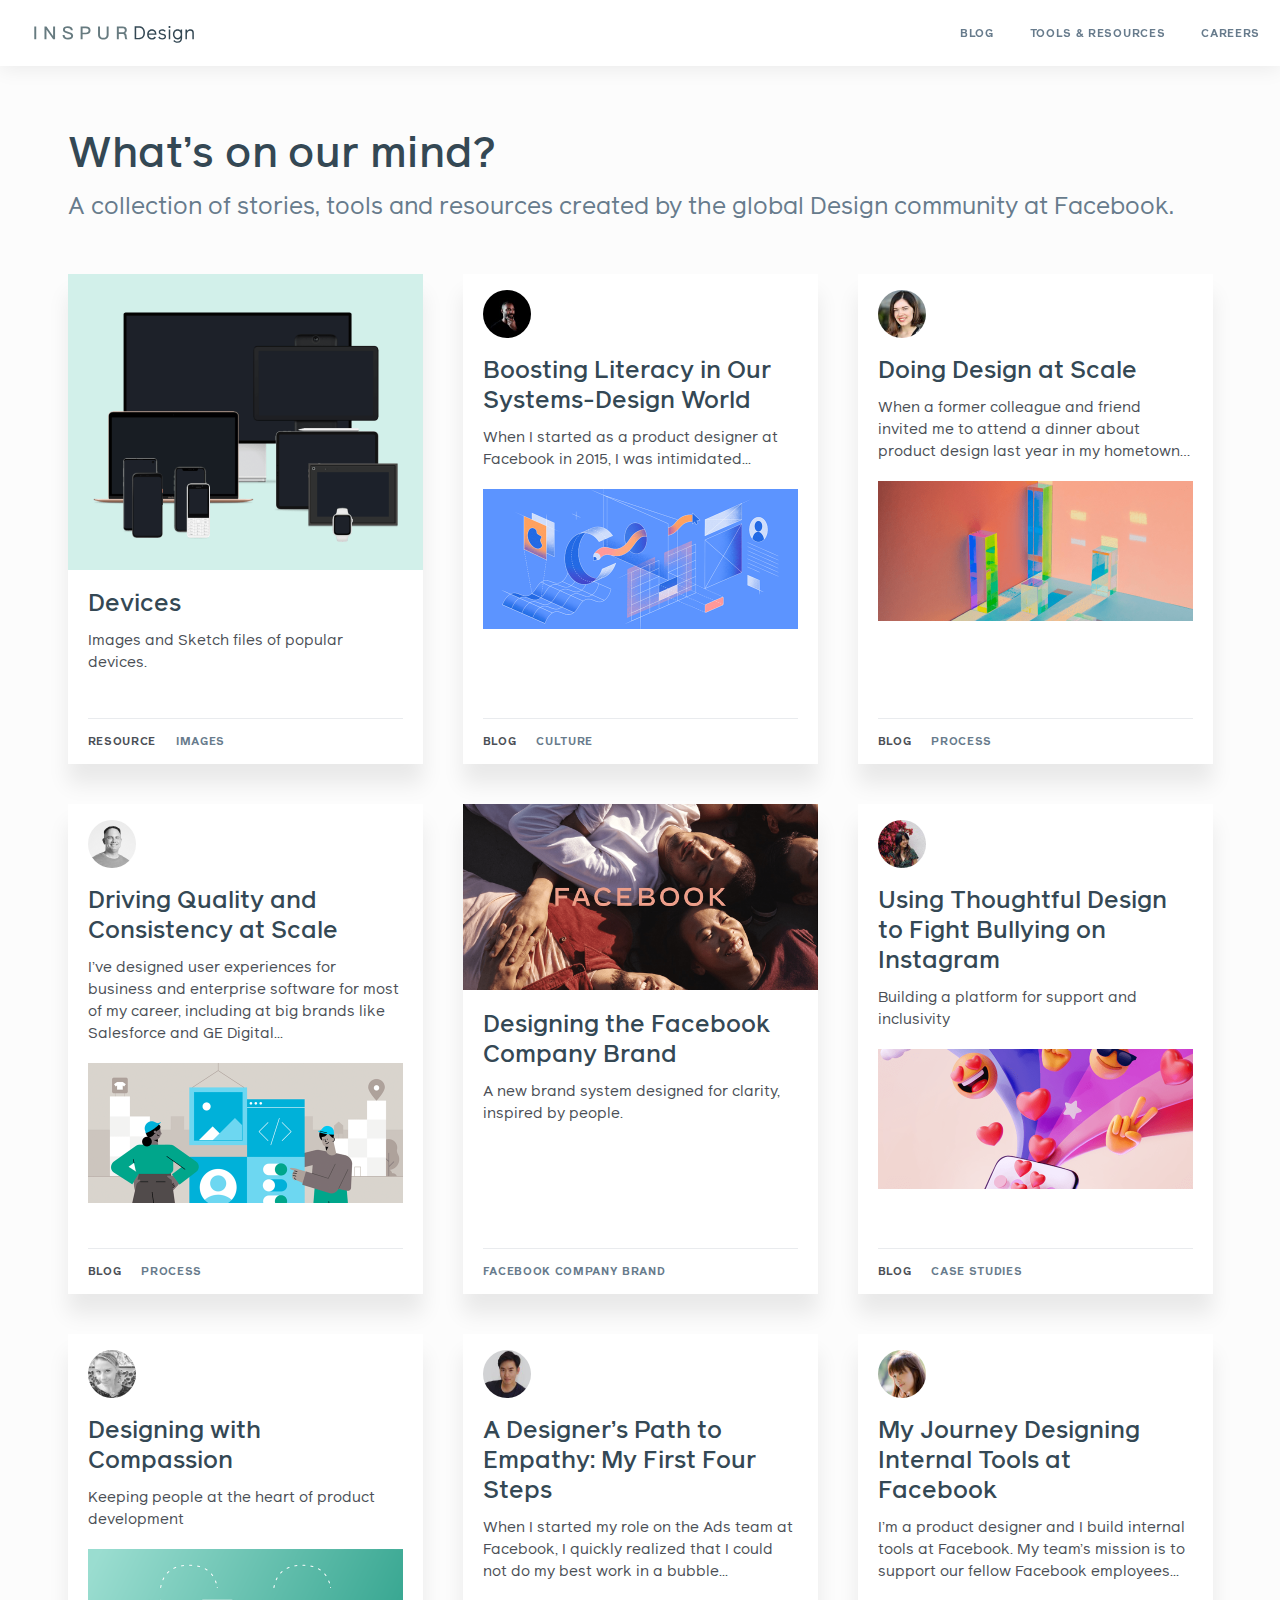
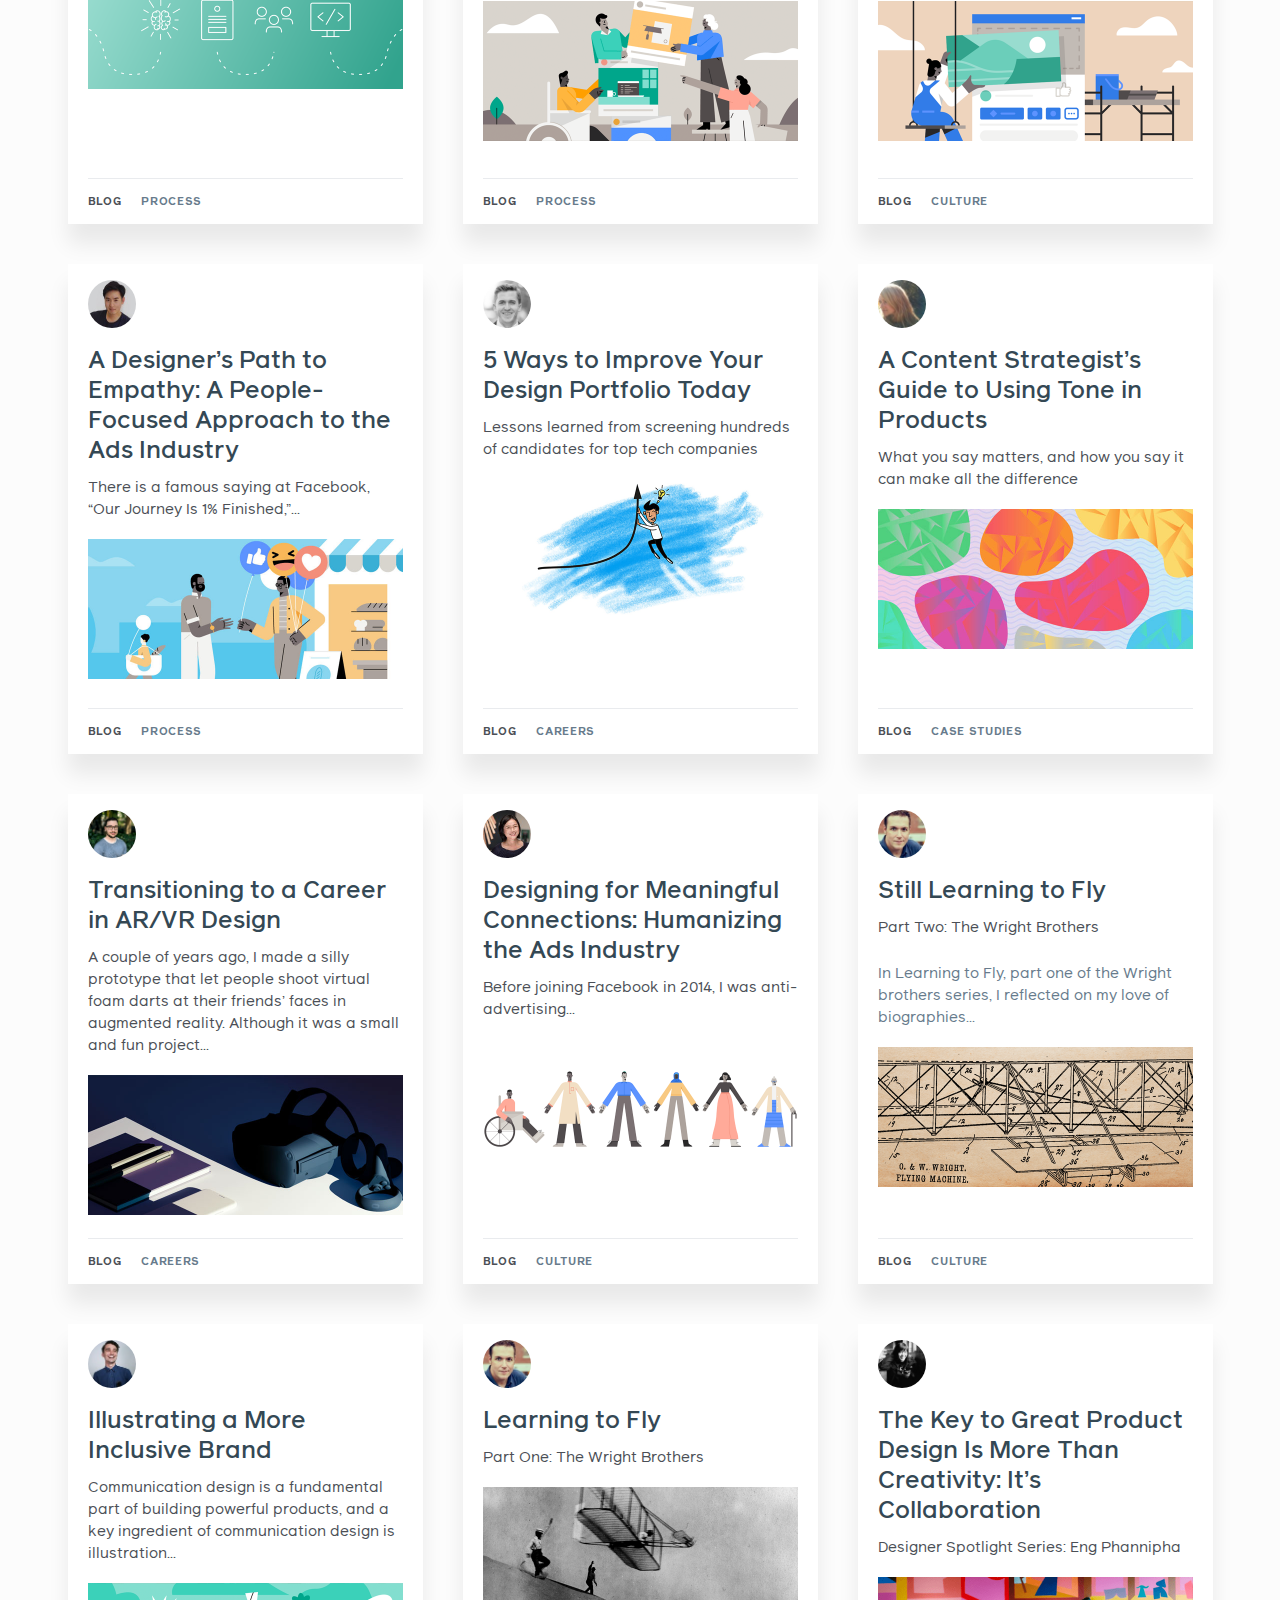
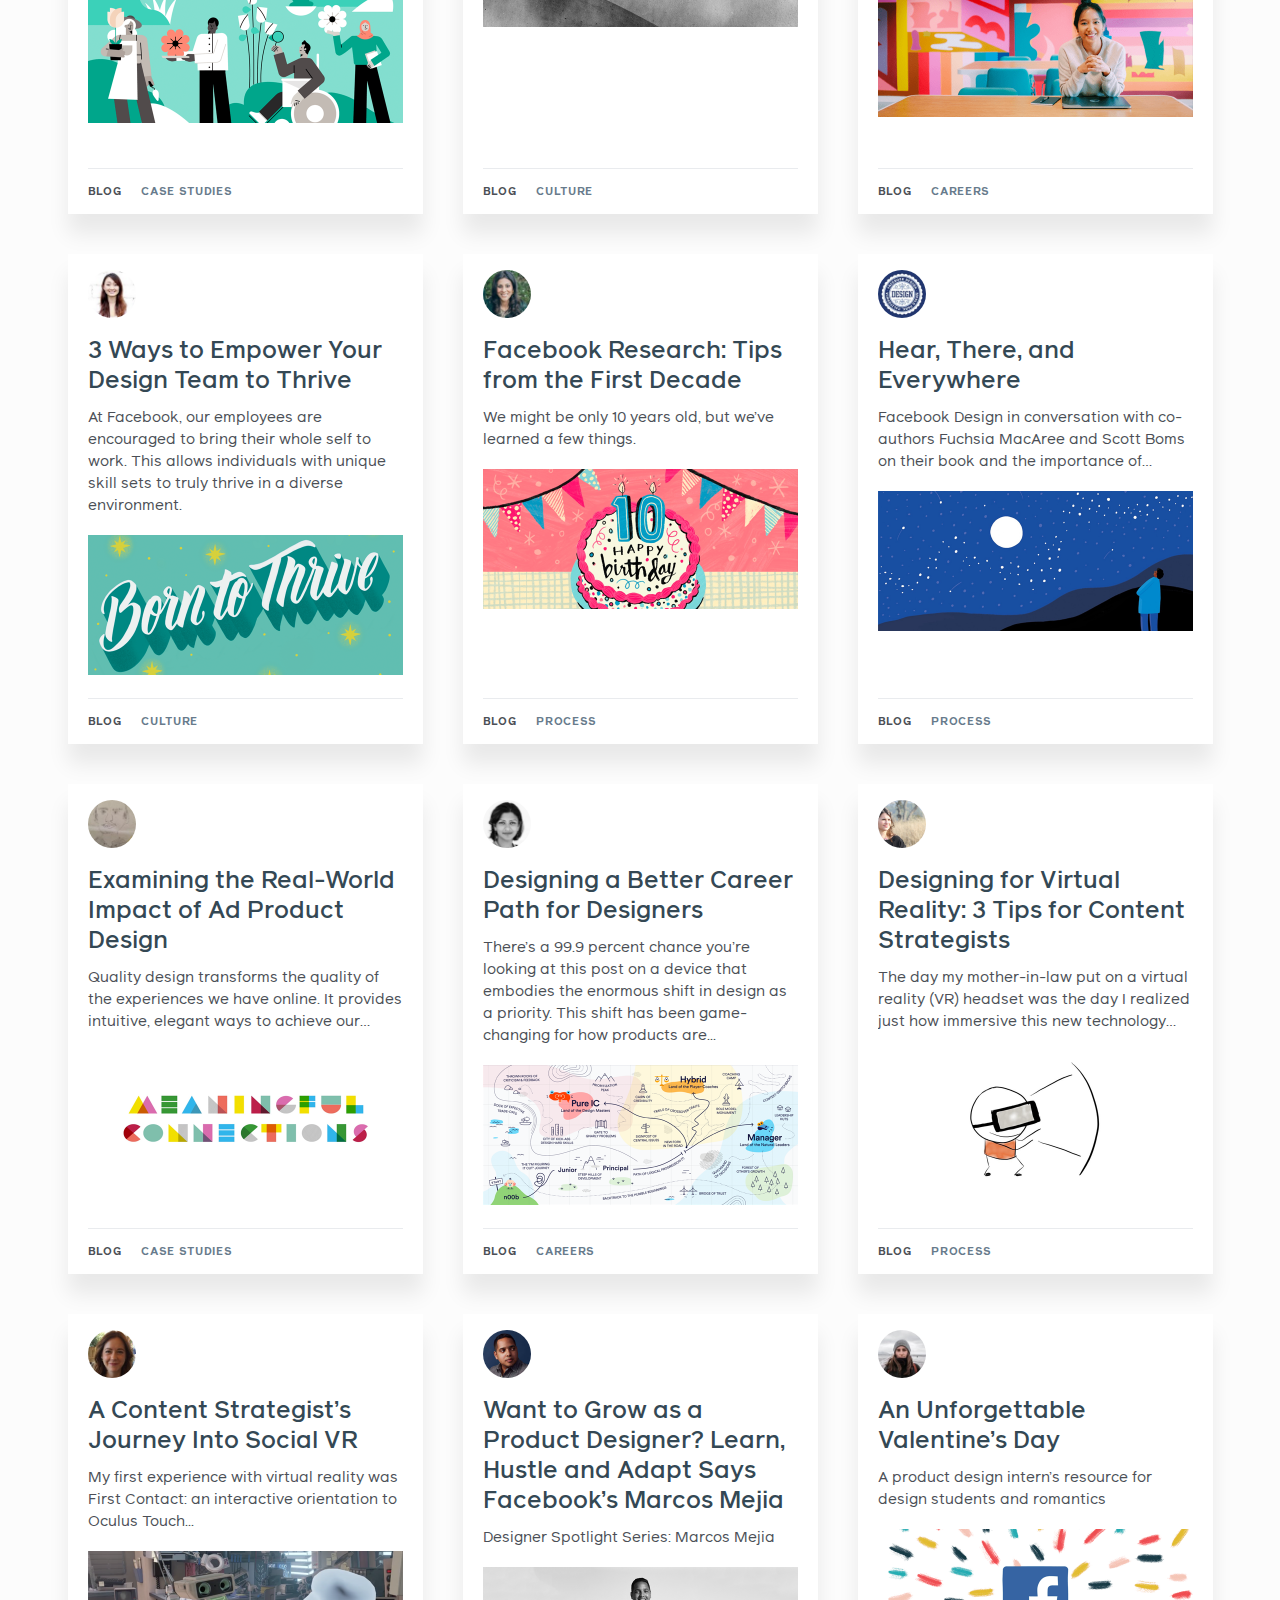
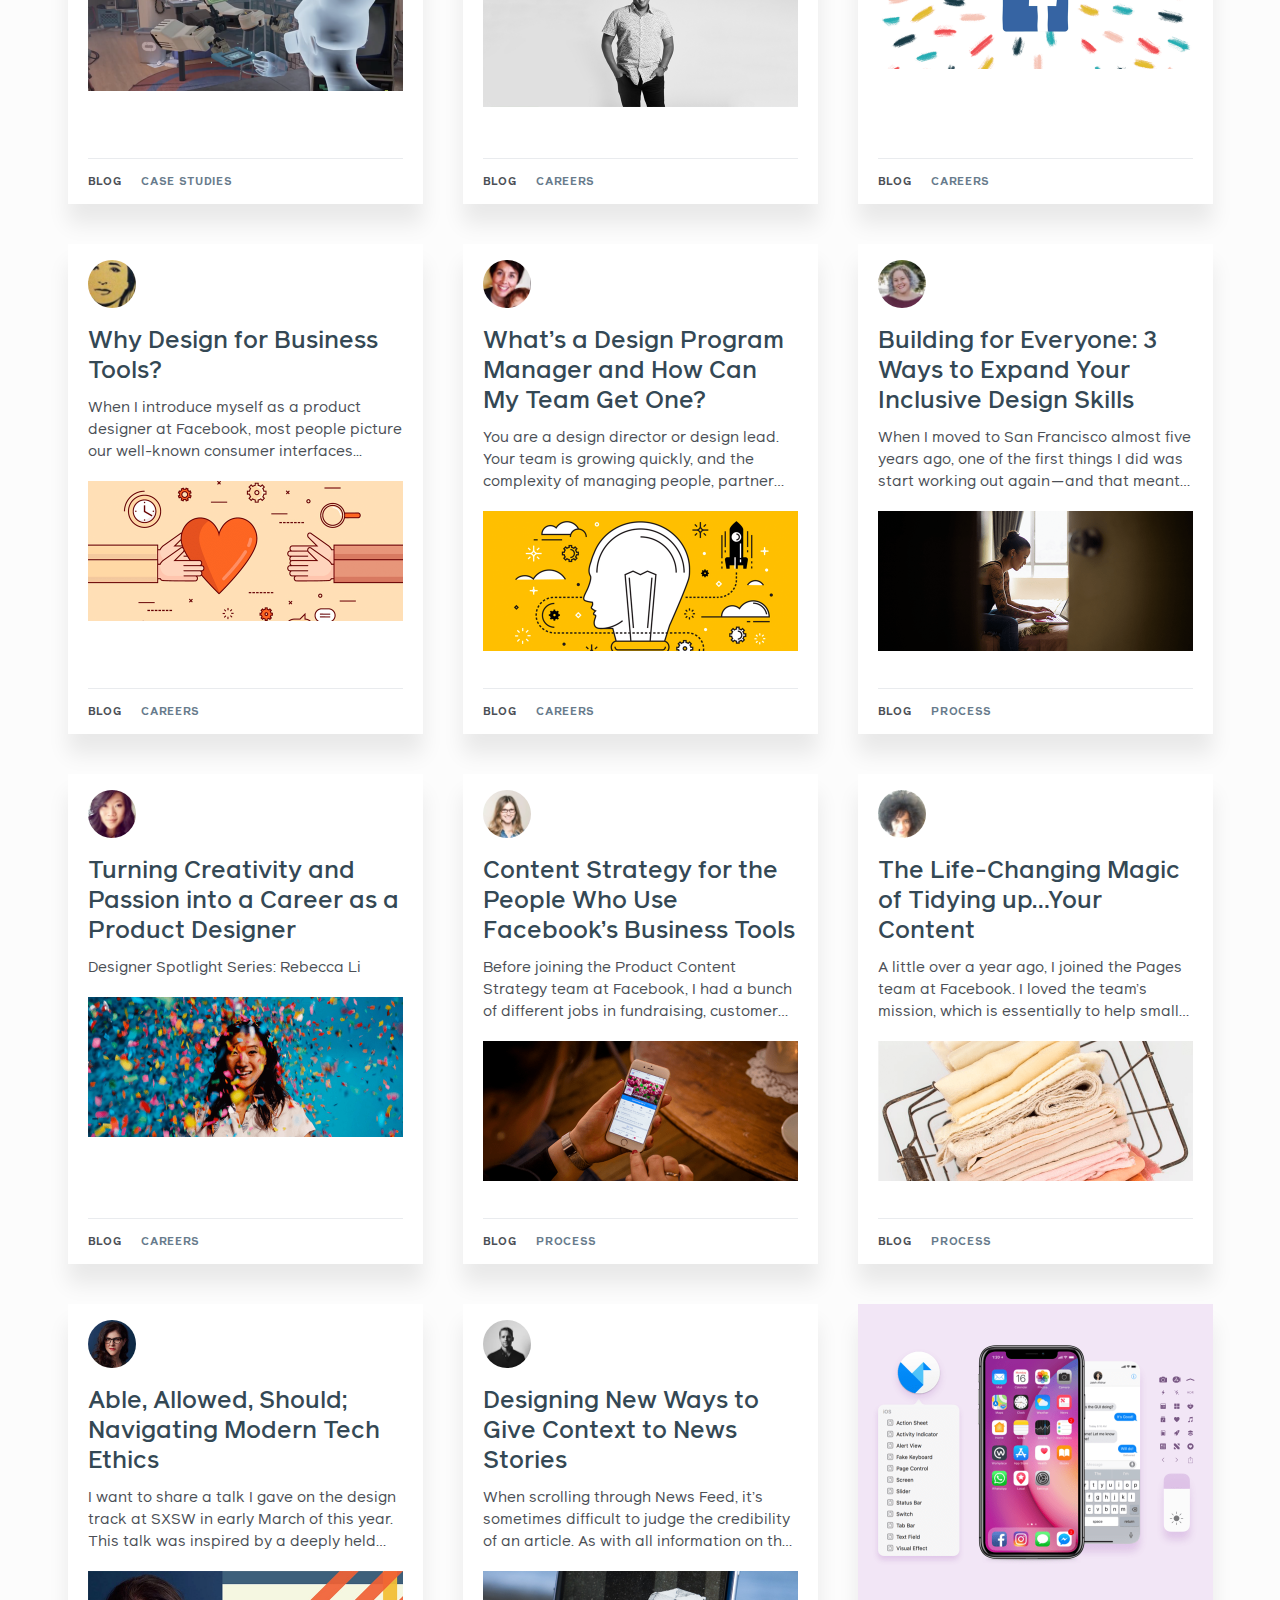
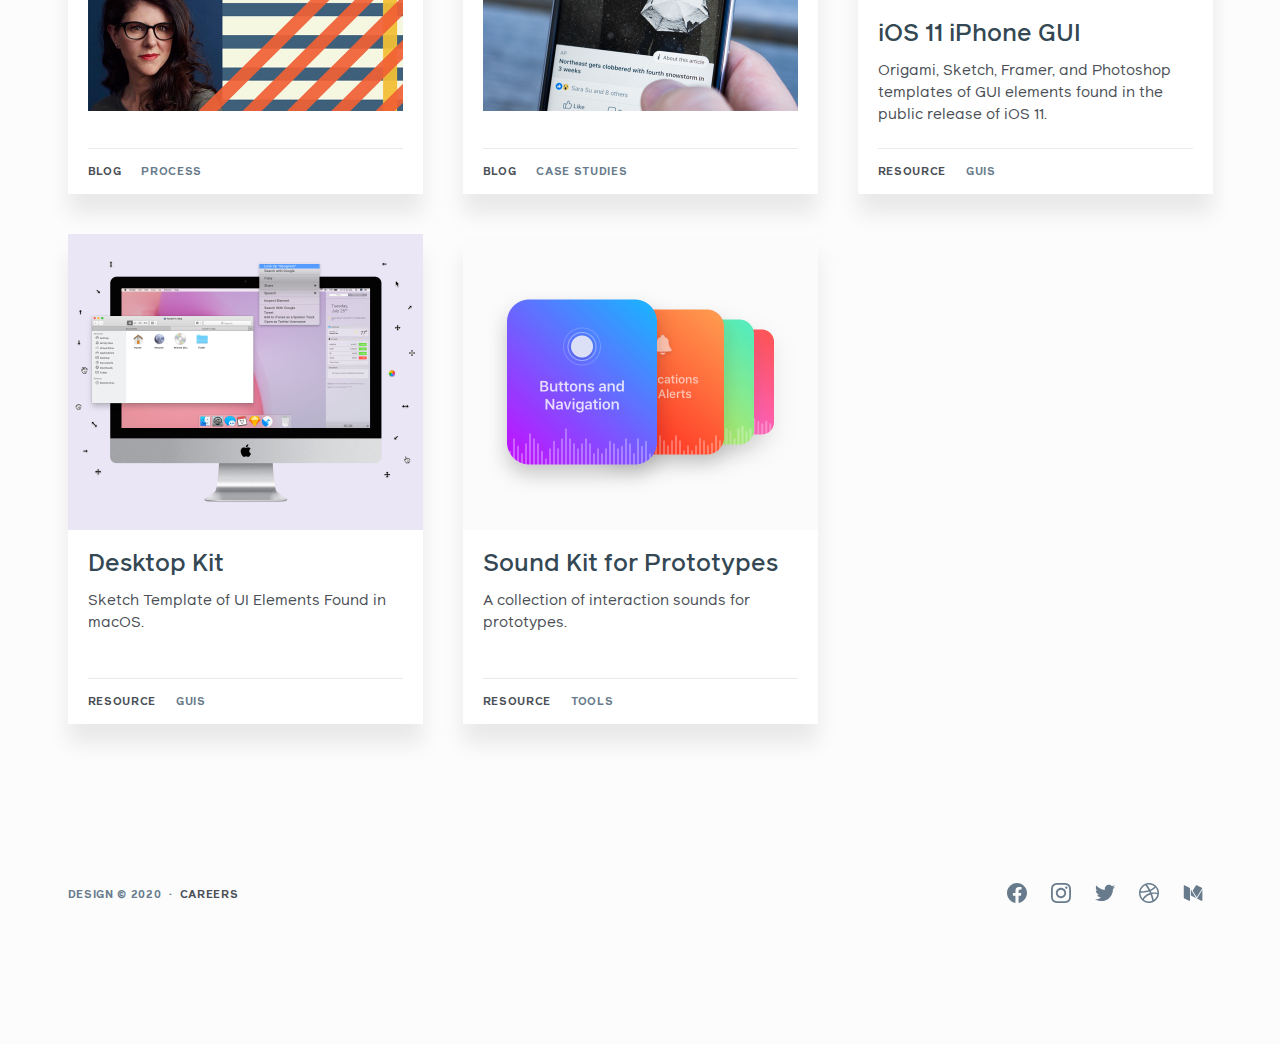
==== index.html @ 1e39f230 "1" ====
<!DOCTYPE html>
<html>
<head>
	<title>Facebook Design | What's on our mind?</title>
	<meta name="author" content="Inspur, Inc." />
	<meta name="keywords" content="Inspur, design, team, resources, tools, articles, iOS, iOS9, iOS10, iPhone, devices, sketch, photoshop, psd, free, download, ">
	<meta name="description" content="A collection of stories, tools and resources created by the global Design community at Inspur">
	<meta property="og:site_name" content="Facebook Design">
	<meta property="og:title" content="Facebook Design &mdash; What's on our mind?">
	<meta property="og:type" content="website">
	<meta property="og:description" content="A collection of stories, tools and resources created by the global Design community at Facebook">
	<meta property="og:url" content="https://facebook.design/">
	<meta property="og:image" content="https://facebook.design/public/images/website_share_new.png">
	<meta name="twitter:card" content="summary_large_image">
	<meta name="twitter:url" content="https://facebook.design/">
	<meta name="twitter:title" content="Facebook Design &mdash; What's on our mind?">
	<meta name="twitter:description" content="A collection of stories, tools and resources created by the global Design community at Facebook">
	<meta name="twitter:image" content="https://facebook.design/public/images/website_share_new.png">
	<meta name="twitter:site" content="@FacebookDesign">
	<link href="feed.xml" type="application/rss+xml" rel="alternate" title="Feed of Recent Posts" />
	<link rel="stylesheet" type="text/css" href="public/css/fonts.css">
	<link rel="stylesheet" type="text/css" href="public/css/global.css">
	<link rel="stylesheet" type="text/css" href="public/css/homepage.css">
	<link rel="stylesheet" type="text/css" href="public/css/flex-layout-attribute.css">
	<link rel="icon" href="favicon.ico?v=1.2"> 
	<script type='text/javascript' src='public/js/jquery-2.1.0.min.js'></script>
	<script type='text/javascript' src='public/js/global.js'></script>
	<script type='text/javascript' src='public/js/homepage.js'></script>
	<script type='text/javascript' src="public/js/jquery.mixitup.min.js"></script>
	<meta name="viewport" content="width=device-width, initial-scale=1.0, maximum-scale=1.0, user-scalable=no" />	
	<script>
	  (function(i,s,o,g,r,a,m){i['GoogleAnalyticsObject']=r;i[r]=i[r]||function(){
	  (i[r].q=i[r].q||[]).push(arguments)},i[r].l=1*new Date();a=s.createElement(o),
	  m=s.getElementsByTagName(o)[0];a.async=1;a.src=g;m.parentNode.insertBefore(a,m)
	  })(window,document,'script','//www.google-analytics.com/analytics.js','ga');
	  ga('create', 'UA-68601148-1', 'auto');
	  ga('send', 'pageview');
	  ga('set', 'anonymizeIp', true);
	</script>
</head>
<body>
<div id="nav" layout="row top-left">
	<div self="left">
		<a href="index.html"><div class="logo logo-isNotVisIfMobile"></div></a>
		<a href="index.html" class="logo-isVisIfMobile"><div class="logo logo-isVisIfMobile"></div></a>
	</div>
	<div class="nav-isNotVisIfMobile">
		<div class="item">
		<a href="blog/index.html">Blog</a>
		</div>
		<div class="item">
		<a href="toolsandresources/index.html">Tools & Resources</a>
		</div>
		<div class="item">
		<a href="careers/index.html">Careers</a>
		</div>
	</div>
	<div class="nav-isVisIfMobile">
		<div class="item">
		<a href="blog/index.html">Blog</a>
		</div>
		<div class="item">
		<a href="toolsandresources/index.html">Resources</a>
		</div>
		<div class="item">
		<a href="careers/index.html">Careers</a>
		</div>
	</div>
</div>
	<div id="content">  <div class="container container--header">
		<h1 class="h1--home-title">What’s on our mind?</h1>
		<h3>A collection of stories, tools and resources created by the global Design community at Facebook.</h3>
  </div>
  <div class="container--grid home-container">
  <ul layout="rows top-left">
      <li class="mix">
		<a href="devices" onClick="ga('send', 'event', 'Devices', 'clicks', 'Card');">
			<div class="card card--resource not-visible" > <!--Resource-->
				
				<div class="card-hero" style="background-image: url(public/images/card_resource_devices_2020@2x.png);">
				</div>
				<div class="card-body">
					<div class="card-title">Devices</div>
					<p class="card-description">Images and Sketch files of popular devices.</p>
				</div>
			<div class="card-footer">
				<div class="card-footer-wrapper" layout="row bottom-left">
				
				<div class="card-type is-notShownIfHover">resource</div>
				<div class="card-tag is-notShownIfHover">images</div>
				

				
				
				
				
				<div class="card-tag is-shownIfHover" self="left">View more</div>
				
				
				
				</div>
			</div>
		</div>

		
		</a></li>
      <li class="mix"><a href="https://medium.com/facebook-design-business-tools/boosting-visual-literacy-in-our-systems-design-world-c61354b3ce44?source=friends_link&sk=46fd7682662706419d4ccac64c07124c" onClick="ga('send', 'event', 'Boosting Literacy in Our Systems-Design World', 'clicks', 'Card');" target="_blank">
			<div class="card card--blog not-visible" ><!--Article-->
				<div class="card-body"><div class="card-circle card-circle--article" style="background-image: url('public/images/avatars/kingsley.jpg')"></div>
					<div class="card-title">Boosting Literacy in Our Systems-Design World</div>
					<div class="card-description card-description--clamp-0">When I started as a product designer at Facebook in 2015, I was intimidated...</div>
				</div>
				<div class="card-hero">
					<div class="card-image card-image--size-185" style="background-image: url(public/images/boosting-visual-literacy-in-our-systems-design-world.png);">
					</div>
				</div>
			<div class="card-footer">
				<div class="card-footer-wrapper" layout="row bottom-left">
				
				<div class="card-type is-notShownIfHover">Blog</div>
				<div class="card-tag is-notShownIfHover">culture</div>
				

				
				<div class="card-tag is-shownIfHover">
				Read Kingsley Harris's story</div>
				<div class="card-medium is-shownIfHover" self="right"></div>
				
				
				
				
				
				</div>
			</div>
		</div>

		
		</a></li>
      <li class="mix"><a href="https://medium.com/facebook-design-business-tools/doing-design-at-scale-57c972d6b183?source=friends_link&sk=565ea06d409aeb08176a9b5667a621e3" onClick="ga('send', 'event', 'Doing Design at Scale', 'clicks', 'Card');" target="_blank">
			<div class="card card--blog not-visible" ><!--Article-->
				<div class="card-body"><div class="card-circle card-circle--article" style="background-image: url('public/images/avatars/lucinda.jpg')"></div>
					<div class="card-title">Doing Design at Scale</div>
					<div class="card-description card-description--clamp-3">When a former colleague and friend invited me to attend a dinner about product design last year in my hometown of Sydney...</div>
				</div>
				<div class="card-hero">
					<div class="card-image" style="background-image: url(public/images/doing-design-at-scale.png);">
					</div>
				</div>
			<div class="card-footer">
				<div class="card-footer-wrapper" layout="row bottom-left">
				
				<div class="card-type is-notShownIfHover">Blog</div>
				<div class="card-tag is-notShownIfHover">process</div>
				

				
				<div class="card-tag is-shownIfHover">
				Read Lucinda Burt's story</div>
				<div class="card-medium is-shownIfHover" self="right"></div>
				
				
				
				
				
				</div>
			</div>
		</div>

		
		</a></li>
      <li class="mix"><a href="https://medium.com/facebook-design-business-tools/driving-quality-and-consistency-at-scale-644f9a744d5e?source=friends_link&sk=3002b10261ad7b5674471e3a64d1e734" onClick="ga('send', 'event', 'Driving Quality and Consistency at Scale', 'clicks', 'Card');" target="_blank">
			<div class="card card--blog not-visible" ><!--Article-->
				<div class="card-body"><div class="card-circle card-circle--article" style="background-image: url('public/images/avatars/ken.png')"></div>
					<div class="card-title">Driving Quality and Consistency at Scale</div>
					<div class="card-description card-description--clamp-0">I’ve designed user experiences for business and enterprise software for most of my career, including at big brands like Salesforce and GE Digital...</div>
				</div>
				<div class="card-hero">
					<div class="card-image card-image--size-185" style="background-image: url(public/images/driving-quality-and-consistency-at-scale.png);">
					</div>
				</div>
			<div class="card-footer">
				<div class="card-footer-wrapper" layout="row bottom-left">
				
				<div class="card-type is-notShownIfHover">Blog</div>
				<div class="card-tag is-notShownIfHover">process</div>
				

				
				<div class="card-tag is-shownIfHover">
				Read Ken Skistimas's story</div>
				<div class="card-medium is-shownIfHover" self="right"></div>
				
				
				
				
				
				</div>
			</div>
		</div>

		
		</a></li>
      <li class="mix"><a href="companybrand">
			<div class="card card--resource not-visible" > <!--Resource-->
				<div class="card-hero blog" style="background-image: url(public/images/facebookbrand_share.png);">
				</div>
				<div class="card-body">
					<div class="card-title">Designing the Facebook Company Brand</div>
					<p class="card-description">A new brand system designed for clarity, inspired by people.</p>
				</div>
			<div class="card-footer">
				<div class="card-footer-wrapper" layout="row bottom-left">
				
				<div class="card-tag is-notShownIfHover">Facebook Company Brand</div>
				

				
				
				
				
				<div class="card-tag is-shownIfHover" self="left">Learn more</div>
				
				
				
				</div>
			</div>
		</div>

		
		</a></li>
      <li class="mix"><a href="https://medium.com/facebook-design/using-thoughtful-design-to-fight-bullying-on-instagram-d7943d7cb721?source=friends_link&sk=1dcc36807076ed22cf73cf78fe6c7420" onClick="ga('send', 'event', 'Using Thoughtful Design to Fight Bullying on Instagram', 'clicks', 'Card');" target="_blank">
			<div class="card card--blog not-visible" ><!--Article-->
				<div class="card-body"><div class="card-circle card-circle--article" style="background-image: url('public/images/avatars/lauren.jpg')"></div>
					<div class="card-title">Using Thoughtful Design to Fight Bullying on Instagram</div>
					<div class="card-description card-description--clamp-3">Building a platform for support and inclusivity</div>
				</div>
				<div class="card-hero">
					<div class="card-image" style="background-image: url(public/images/using-thoughtful-design-to-fight-bullying-on-instagram.png);">
					</div>
				</div>
			<div class="card-footer">
				<div class="card-footer-wrapper" layout="row bottom-left">
				
				<div class="card-type is-notShownIfHover">Blog</div>
				<div class="card-tag is-notShownIfHover">case studies</div>
				

				
				<div class="card-tag is-shownIfHover">
				Read Lauren Wong's story</div>
				<div class="card-medium is-shownIfHover" self="right"></div>
				
				
				
				
				
				</div>
			</div>
		</div>

		
		</a></li>
      <li class="mix"><a href="https://medium.com/facebook-design/designing-with-compassion-59a5ca077031?source=friends_link&sk=97ce38193fe41bf43dde3491050d1f51" onClick="ga('send', 'event', 'Designing with Compassion', 'clicks', 'Card');" target="_blank">
			<div class="card card--blog not-visible" ><!--Article-->
				<div class="card-body"><div class="card-circle card-circle--article" style="background-image: url('public/images/avatars/metro.png')"></div>
					<div class="card-title">Designing with Compassion</div>
					<div class="card-description card-description--clamp-3">Keeping people at the heart of product development</div>
				</div>
				<div class="card-hero">
					<div class="card-image" style="background-image: url(public/images/designing-with-compassion.png);">
					</div>
				</div>
			<div class="card-footer">
				<div class="card-footer-wrapper" layout="row bottom-left">
				
				<div class="card-type is-notShownIfHover">Blog</div>
				<div class="card-tag is-notShownIfHover">process</div>
				

				
				<div class="card-tag is-shownIfHover">
				Read Jessica Metro's story</div>
				<div class="card-medium is-shownIfHover" self="right"></div>
				
				
				
				
				
				</div>
			</div>
		</div>

		
		</a></li>
      <li class="mix"><a href="https://medium.com/facebook-design-business-tools/a-designers-path-to-empathy-my-first-four-steps-7edbc9f42d8e?source=friends_link&sk=adce8e9cd4d413126a7560583f16c1ec" onClick="ga('send', 'event', 'A Designer’s Path to Empathy&#58; My First Four Steps', 'clicks', 'Card');" target="_blank">
			<div class="card card--blog not-visible" ><!--Article-->
				<div class="card-body"><div class="card-circle card-circle--article" style="background-image: url('public/images/avatars/geunbae.jpg')"></div>
					<div class="card-title">A Designer’s Path to Empathy&#58; My First Four Steps</div>
					<div class="card-description card-description--clamp-3">When I started my role on the Ads team at Facebook, I quickly realized that I could not do my best work in a bubble...</div>
				</div>
				<div class="card-hero">
					<div class="card-image" style="background-image: url(public/images/a-designers-path-to-empathy-my-first-four-steps.png);">
					</div>
				</div>
			<div class="card-footer">
				<div class="card-footer-wrapper" layout="row bottom-left">
				
				<div class="card-type is-notShownIfHover">Blog</div>
				<div class="card-tag is-notShownIfHover">process</div>
				

				
				<div class="card-tag is-shownIfHover">
				Read Geunbae Lee's story</div>
				<div class="card-medium is-shownIfHover" self="right"></div>
				
				
				
				
				
				</div>
			</div>
		</div>

		
		</a></li>
      <li class="mix"><a href="https://medium.com/facebook-design-business-tools/my-journey-of-designing-internal-tools-at-facebook-9026f393c307?source=friends_link&sk=14114ea2c14c9ce5f2aeebaeaf8ff92f" onClick="ga('send', 'event', 'My Journey Designing Internal Tools at Facebook', 'clicks', 'Card');" target="_blank">
			<div class="card card--blog not-visible" ><!--Article-->
				<div class="card-body"><div class="card-circle card-circle--article" style="background-image: url('public/images/avatars/zi.jpg')"></div>
					<div class="card-title">My Journey Designing Internal Tools at Facebook</div>
					<div class="card-description card-description--clamp-3">I’m a product designer and I build internal tools at Facebook. My team’s mission is to support our fellow Facebook employees...</div>
				</div>
				<div class="card-hero">
					<div class="card-image" style="background-image: url(public/images/my-journey-of-designing-internal-tools-at-facebook.png);">
					</div>
				</div>
			<div class="card-footer">
				<div class="card-footer-wrapper" layout="row bottom-left">
				
				<div class="card-type is-notShownIfHover">Blog</div>
				<div class="card-tag is-notShownIfHover">culture</div>
				

				
				<div class="card-tag is-shownIfHover">
				Read Zi Yuan's story</div>
				<div class="card-medium is-shownIfHover" self="right"></div>
				
				
				
				
				
				</div>
			</div>
		</div>

		
		</a></li>
      <li class="mix"><a href="https://medium.com/facebook-design-business-tools/a-designers-path-to-empathy-a-people-focused-approach-to-the-ads-industry-b357106e0267?source=friends_link&sk=dd9ec573c6b6d7bcc10dd158f4e6f7d9" onClick="ga('send', 'event', 'A Designer’s Path to Empathy&#58; A People-Focused Approach to the Ads Industry', 'clicks', 'Card');" target="_blank">
			<div class="card card--blog not-visible" ><!--Article-->
				<div class="card-body"><div class="card-circle card-circle--article" style="background-image: url('public/images/avatars/geunbae.jpg')"></div>
					<div class="card-title">A Designer’s Path to Empathy&#58; A People-Focused Approach to the Ads Industry</div>
					<div class="card-description card-description--clamp-3">There is a famous saying at Facebook, “Our Journey Is 1% Finished,”...</div>
				</div>
				<div class="card-hero">
					<div class="card-image" style="background-image: url(public/images/a-designers-path-to-empathy-a-people-focused-approach-to-the-ads-industry.png);">
					</div>
				</div>
			<div class="card-footer">
				<div class="card-footer-wrapper" layout="row bottom-left">
				
				<div class="card-type is-notShownIfHover">Blog</div>
				<div class="card-tag is-notShownIfHover">process</div>
				

				
				<div class="card-tag is-shownIfHover">
				Read Geunbae Lee's story</div>
				<div class="card-medium is-shownIfHover" self="right"></div>
				
				
				
				
				
				</div>
			</div>
		</div>

		
		</a></li>
      <li class="mix"><a href="https://medium.com/facebook-design/5-ways-to-improve-your-design-portfolio-today-eb63e17560dc?source=friends_link&sk=b7f2f180cd1d917dc9e261a767f29468" onClick="ga('send', 'event', '5 Ways to Improve Your Design Portfolio Today', 'clicks', 'Card');" target="_blank">
			<div class="card card--blog not-visible" ><!--Article-->
				<div class="card-body"><div class="card-circle card-circle--article" style="background-image: url('public/images/avatars/garron.png')"></div>
					<div class="card-title">5 Ways to Improve Your Design Portfolio Today</div>
					<div class="card-description card-description--clamp-0">Lessons learned from screening hundreds of candidates for top tech companies</div>
				</div>
				<div class="card-hero">
					<div class="card-image card-image--size-185" style="background-image: url(public/images/5-ways-to-improve-your-design-portfolio-today.png);">
					</div>
				</div>
			<div class="card-footer">
				<div class="card-footer-wrapper" layout="row bottom-left">
				
				<div class="card-type is-notShownIfHover">Blog</div>
				<div class="card-tag is-notShownIfHover">careers</div>
				

				
				<div class="card-tag is-shownIfHover">
				Read Garron Engstrom's story</div>
				<div class="card-medium is-shownIfHover" self="right"></div>
				
				
				
				
				
				</div>
			</div>
		</div>

		
		</a></li>
      <li class="mix"><a href="https://medium.com/facebook-design/a-content-strategists-guide-to-using-tone-in-products-bae168b6534c" onClick="ga('send', 'event', 'A Content Strategist’s Guide to Using Tone in Products', 'clicks', 'Card');" target="_blank">
			<div class="card card--blog not-visible" ><!--Article-->
				<div class="card-body"><div class="card-circle card-circle--article" style="background-image: url('public/images/avatars/susanb.jpg')"></div>
					<div class="card-title">A Content Strategist’s Guide to Using Tone in Products</div>
					<div class="card-description card-description--clamp-3">What you say matters, and how you say it can make all the difference</div>
				</div>
				<div class="card-hero">
					<div class="card-image" style="background-image: url(public/images/a-content-strategists-guide-to-using-tone-in-products.jpg);">
					</div>
				</div>
			<div class="card-footer">
				<div class="card-footer-wrapper" layout="row bottom-left">
				
				<div class="card-type is-notShownIfHover">Blog</div>
				<div class="card-tag is-notShownIfHover">case studies</div>
				

				
				<div class="card-tag is-shownIfHover">
				Read Susan Blue's story</div>
				<div class="card-medium is-shownIfHover" self="right"></div>
				
				
				
				
				
				</div>
			</div>
		</div>

		
		</a></li>
      <li class="mix"><a href="https://medium.com/facebook-design/transitioning-to-a-career-in-ar-vr-design-ddb9b8545bc" onClick="ga('send', 'event', 'Transitioning to a Career in AR/VR Design', 'clicks', 'Card');" target="_blank">
			<div class="card card--blog not-visible" ><!--Article-->
				<div class="card-body"><div class="card-circle card-circle--article" style="background-image: url('public/images/avatars/jake.png')"></div>
					<div class="card-title">Transitioning to a Career in AR/VR Design</div>
					<div class="card-description card-description--clamp-0">A couple of years ago, I made a silly prototype that let people shoot virtual foam darts at their friends’ faces in augmented reality. Although it was a small and fun project...</div>
				</div>
				<div class="card-hero">
					<div class="card-image card-image--size-185" style="background-image: url(public/images/transitioning-to-a-career-in-ar-vr-design.jpg);">
					</div>
				</div>
			<div class="card-footer">
				<div class="card-footer-wrapper" layout="row bottom-left">
				
				<div class="card-type is-notShownIfHover">Blog</div>
				<div class="card-tag is-notShownIfHover">careers</div>
				

				
				<div class="card-tag is-shownIfHover">
				Read Jake Blakeley's story</div>
				<div class="card-medium is-shownIfHover" self="right"></div>
				
				
				
				
				
				</div>
			</div>
		</div>

		
		</a></li>
      <li class="mix"><a href="https://medium.com/facebook-design-business-tools/why-did-i-join-ads-team-what-drives-me-at-facebook-bc4fcff58a4?source=friends_link&sk=3dcfff20e0b04b91bbd63fc572ff1d87" onClick="ga('send', 'event', 'Designing for Meaningful Connections&#58; Humanizing the Ads Industry', 'clicks', 'Card');" target="_blank">
			<div class="card card--blog not-visible" ><!--Article-->
				<div class="card-body"><div class="card-circle card-circle--article" style="background-image: url('public/images/avatars/yanling.jpg')"></div>
					<div class="card-title">Designing for Meaningful Connections&#58; Humanizing the Ads Industry</div>
					<div class="card-description card-description--clamp-3">Before joining Facebook in 2014, I was anti-advertising...</div>
				</div>
				<div class="card-hero">
					<div class="card-image" style="background-image: url(public/images/why-did-i-join-ads-team-what-drives-me-at-facebook.png);">
					</div>
				</div>
			<div class="card-footer">
				<div class="card-footer-wrapper" layout="row bottom-left">
				
				<div class="card-type is-notShownIfHover">Blog</div>
				<div class="card-tag is-notShownIfHover">culture</div>
				

				
				<div class="card-tag is-shownIfHover">
				Read Yanling Wang's story</div>
				<div class="card-medium is-shownIfHover" self="right"></div>
				
				
				
				
				
				</div>
			</div>
		</div>

		
		</a></li>
      <li class="mix"><a href="https://medium.com/elegant-tools/still-learning-to-fly-fc456319d1d6" onClick="ga('send', 'event', 'Still Learning to Fly', 'clicks', 'Card');" target="_blank">
			<div class="card card--blog not-visible" ><!--Article-->
				<div class="card-body"><div class="card-circle card-circle--article" style="background-image: url('public/images/avatars/kevin.png')"></div>
					<div class="card-title">Still Learning to Fly</div>
					<div class="card-description card-description--clamp-3">Part Two&#58; The Wright Brothers</p><p class="card-description card-article-preview">In Learning to Fly, part one of the Wright brothers series, I reflected on my love of biographies...</p></div>
				</div>
				<div class="card-hero">
					<div class="card-image" style="background-image: url(public/images/still-learning-to-fly.png);">
					</div>
				</div>
			<div class="card-footer">
				<div class="card-footer-wrapper" layout="row bottom-left">
				
				<div class="card-type is-notShownIfHover">Blog</div>
				<div class="card-tag is-notShownIfHover">culture</div>
				

				
				<div class="card-tag is-shownIfHover">
				Read Kevin Smith's story</div>
				<div class="card-medium is-shownIfHover" self="right"></div>
				
				
				
				
				
				</div>
			</div>
		</div>

		
		</a></li>
      <li class="mix"><a href="https://medium.com/elegant-tools/illustrating-a-more-inclusive-brand-bbb4fa6c4bb3" onClick="ga('send', 'event', 'Illustrating a More Inclusive Brand', 'clicks', 'Card');" target="_blank">
			<div class="card card--blog not-visible" ><!--Article-->
				<div class="card-body"><div class="card-circle card-circle--article" style="background-image: url('public/images/avatars/trace.jpg')"></div>
					<div class="card-title">Illustrating a More Inclusive Brand</div>
					<div class="card-description card-description--clamp-0">Communication design is a fundamental part of building powerful products, and a key ingredient of communication design is illustration...</div>
				</div>
				<div class="card-hero">
					<div class="card-image card-image--size-185" style="background-image: url(public/images/illustrating-a-more-inclusive-brand.png);">
					</div>
				</div>
			<div class="card-footer">
				<div class="card-footer-wrapper" layout="row bottom-left">
				
				<div class="card-type is-notShownIfHover">Blog</div>
				<div class="card-tag is-notShownIfHover">case studies</div>
				

				
				<div class="card-tag is-shownIfHover">
				Read Trace Byrd's story</div>
				<div class="card-medium is-shownIfHover" self="right"></div>
				
				
				
				
				
				</div>
			</div>
		</div>

		
		</a></li>
      <li class="mix"><a href="https://medium.com/elegant-tools/wrightbros-33d4b0a167c4" onClick="ga('send', 'event', 'Learning to Fly', 'clicks', 'Card');" target="_blank">
			<div class="card card--blog not-visible" ><!--Article-->
				<div class="card-body"><div class="card-circle card-circle--article" style="background-image: url('public/images/avatars/kevin.png')"></div>
					<div class="card-title">Learning to Fly</div>
					<div class="card-description card-description--clamp-3">Part One&#58; The Wright Brothers</div>
				</div>
				<div class="card-hero">
					<div class="card-image" style="background-image: url(public/images/wrightbros.png);">
					</div>
				</div>
			<div class="card-footer">
				<div class="card-footer-wrapper" layout="row bottom-left">
				
				<div class="card-type is-notShownIfHover">Blog</div>
				<div class="card-tag is-notShownIfHover">culture</div>
				

				
				<div class="card-tag is-shownIfHover">
				Read Kevin Smith's story</div>
				<div class="card-medium is-shownIfHover" self="right"></div>
				
				
				
				
				
				</div>
			</div>
		</div>

		
		</a></li>
      <li class="mix"><a href="https://medium.com/elegant-tools/the-key-to-great-product-design-is-more-than-creativity-its-collaboration-9aa507758b43" onClick="ga('send', 'event', 'The Key to Great Product Design Is More Than Creativity&#58; It’s Collaboration', 'clicks', 'Card');" target="_blank">
			<div class="card card--blog not-visible" ><!--Article-->
				<div class="card-body"><div class="card-circle card-circle--article" style="background-image: url('public/images/avatars/eng.jpg')"></div>
					<div class="card-title">The Key to Great Product Design Is More Than Creativity&#58; It’s Collaboration</div>
					<div class="card-description card-description--clamp-3">Designer Spotlight Series&#58; Eng Phannipha</div>
				</div>
				<div class="card-hero">
					<div class="card-image" style="background-image: url(public/images/the-key-to-great-product-design-is-more-than-creativity-its-collaboration.png);">
					</div>
				</div>
			<div class="card-footer">
				<div class="card-footer-wrapper" layout="row bottom-left">
				
				<div class="card-type is-notShownIfHover">Blog</div>
				<div class="card-tag is-notShownIfHover">careers</div>
				

				
				<div class="card-tag is-shownIfHover">
				Read Eng Phannipha's story</div>
				<div class="card-medium is-shownIfHover" self="right"></div>
				
				
				
				
				
				</div>
			</div>
		</div>

		
		</a></li>
      <li class="mix"><a href="https://medium.com/facebook-design-program-management/3-ways-to-empower-your-design-team-to-thrive-20c7baac7a62" onClick="ga('send', 'event', '3 Ways to Empower Your Design Team to Thrive', 'clicks', 'Card');" target="_blank">
			<div class="card card--blog not-visible" ><!--Article-->
				<div class="card-body"><div class="card-circle card-circle--article" style="background-image: url('public/images/avatars/chie.jpg')"></div>
					<div class="card-title">3 Ways to Empower Your Design Team to Thrive</div>
					<div class="card-description card-description--clamp-0">At Facebook, our employees are encouraged to bring their whole self to work. This allows individuals with unique skill sets to truly thrive in a diverse environment.</div>
				</div>
				<div class="card-hero">
					<div class="card-image card-image--size-185" style="background-image: url(public/images/3-ways-to-empower-your-design-team-to-thrive.png);">
					</div>
				</div>
			<div class="card-footer">
				<div class="card-footer-wrapper" layout="row bottom-left">
				
				<div class="card-type is-notShownIfHover">Blog</div>
				<div class="card-tag is-notShownIfHover">culture</div>
				

				
				<div class="card-tag is-shownIfHover">
				Read Chie Tamada's story</div>
				<div class="card-medium is-shownIfHover" self="right"></div>
				
				
				
				
				
				</div>
			</div>
		</div>

		
		</a></li>
      <li class="mix"><a href="https://medium.com/facebook-research/facebook-research-tips-from-the-first-decade-b3cd64fe6083" onClick="ga('send', 'event', 'Facebook Research&#58; Tips from the First Decade', 'clicks', 'Card');" target="_blank">
			<div class="card card--blog not-visible" ><!--Article-->
				<div class="card-body"><div class="card-circle card-circle--article" style="background-image: url('public/images/avatars/pratiti.jpg')"></div>
					<div class="card-title">Facebook Research&#58; Tips from the First Decade</div>
					<div class="card-description card-description--clamp-3">We might be only 10 years old, but we’ve learned a few things.</div>
				</div>
				<div class="card-hero">
					<div class="card-image" style="background-image: url(public/images/facebook-research-tips-from-the-first-decade.png);">
					</div>
				</div>
			<div class="card-footer">
				<div class="card-footer-wrapper" layout="row bottom-left">
				
				<div class="card-type is-notShownIfHover">Blog</div>
				<div class="card-tag is-notShownIfHover">process</div>
				

				
				<div class="card-tag is-shownIfHover">
				Read Pratiti Raychoudhury's story</div>
				<div class="card-medium is-shownIfHover" self="right"></div>
				
				
				
				
				
				</div>
			</div>
		</div>

		
		</a></li>
      <li class="mix"><a href="https://medium.com/facebook-design/hear-there-and-everywhere-20784d0067c0" onClick="ga('send', 'event', 'Hear, There, and Everywhere', 'clicks', 'Card');" target="_blank">
			<div class="card card--blog not-visible" ><!--Article-->
				<div class="card-body"><div class="card-circle card-circle--article" style="background-image: url('public/images/facebookdesign.jpeg')"></div>
					<div class="card-title">Hear, There, and Everywhere</div>
					<div class="card-description card-description--clamp-3">Facebook Design in conversation with co-authors Fuchsia MacAree and Scott Boms on their book and the importance of listening</div>
				</div>
				<div class="card-hero">
					<div class="card-image" style="background-image: url(public/images/hear-there-and-everywhere.png);">
					</div>
				</div>
			<div class="card-footer">
				<div class="card-footer-wrapper" layout="row bottom-left">
				
				<div class="card-type is-notShownIfHover">Blog</div>
				<div class="card-tag is-notShownIfHover">process</div>
				

				
				<div class="card-tag is-shownIfHover">
				Read Facebook Design's story</div>
				<div class="card-medium is-shownIfHover" self="right"></div>
				
				
				
				
				
				</div>
			</div>
		</div>

		
		</a></li>
      <li class="mix"><a href="https://medium.com/elegant-tools/examining-the-real-world-impact-of-ad-product-design-e60024c3e7f5" onClick="ga('send', 'event', 'Examining the Real-World Impact of Ad Product Design', 'clicks', 'Card');" target="_blank">
			<div class="card card--blog not-visible" ><!--Article-->
				<div class="card-body"><div class="card-circle card-circle--article" style="background-image: url('public/images/avatars/frank.jpg')"></div>
					<div class="card-title">Examining the Real-World Impact of Ad Product Design</div>
					<div class="card-description card-description--clamp-3">Quality design transforms the quality of the experiences we have online. It provides intuitive, elegant ways to achieve our goals with greater efficiency and effectiveness.</div>
				</div>
				<div class="card-hero">
					<div class="card-image" style="background-image: url(public/images/examining-the-real-world-impact-of-ad-product-design.png);">
					</div>
				</div>
			<div class="card-footer">
				<div class="card-footer-wrapper" layout="row bottom-left">
				
				<div class="card-type is-notShownIfHover">Blog</div>
				<div class="card-tag is-notShownIfHover">case studies</div>
				

				
				<div class="card-tag is-shownIfHover">
				Read Frank Marquardt's story</div>
				<div class="card-medium is-shownIfHover" self="right"></div>
				
				
				
				
				
				</div>
			</div>
		</div>

		
		</a></li>
      <li class="mix"><a href="https://medium.com/elegant-tools/designing-a-better-career-path-for-designers-872b0aa50b5b" onClick="ga('send', 'event', 'Designing a Better Career Path for Designers', 'clicks', 'Card');" target="_blank">
			<div class="card card--blog not-visible" ><!--Article-->
				<div class="card-body"><div class="card-circle card-circle--article" style="background-image: url('public/images/avatars/siva.jpg')"></div>
					<div class="card-title">Designing a Better Career Path for Designers</div>
					<div class="card-description card-description--clamp-0">There’s a 99.9 percent chance you’re looking at this post on a device that embodies the enormous shift in design as a priority. This shift has been game-changing for how products are...</div>
				</div>
				<div class="card-hero">
					<div class="card-image card-image--size-185" style="background-image: url(public/images/designing-a-better-career-path-for-designers.png);">
					</div>
				</div>
			<div class="card-footer">
				<div class="card-footer-wrapper" layout="row bottom-left">
				
				<div class="card-type is-notShownIfHover">Blog</div>
				<div class="card-tag is-notShownIfHover">careers</div>
				

				
				<div class="card-tag is-shownIfHover">
				Read Siva Sabaretnam's story</div>
				<div class="card-medium is-shownIfHover" self="right"></div>
				
				
				
				
				
				</div>
			</div>
		</div>

		
		</a></li>
      <li class="mix"><a href="https://medium.com/facebook-design/the-day-my-mother-in-law-put-on-a-virtual-reality-vr-headset-was-the-day-i-realized-just-how-b4158c90ecde" onClick="ga('send', 'event', 'Designing for Virtual Reality&#58; 3 Tips for Content Strategists', 'clicks', 'Card');" target="_blank">
			<div class="card card--blog not-visible" ><!--Article-->
				<div class="card-body"><div class="card-circle card-circle--article" style="background-image: url('public/images/avatars/andrea.png')"></div>
					<div class="card-title">Designing for Virtual Reality&#58; 3 Tips for Content Strategists</div>
					<div class="card-description card-description--clamp-3">The day my mother-in-law put on a virtual reality (VR) headset was the day I realized just how immersive this new technology could be...</div>
				</div>
				<div class="card-hero">
					<div class="card-image" style="background-image: url(public/images/designing-for-virtual-reality-3-tips-for-content-strategists.png);">
					</div>
				</div>
			<div class="card-footer">
				<div class="card-footer-wrapper" layout="row bottom-left">
				
				<div class="card-type is-notShownIfHover">Blog</div>
				<div class="card-tag is-notShownIfHover">process</div>
				

				
				<div class="card-tag is-shownIfHover">
				Read Andrea Zeller's story</div>
				<div class="card-medium is-shownIfHover" self="right"></div>
				
				
				
				
				
				</div>
			</div>
		</div>

		
		</a></li>
      <li class="mix"><a href="https://medium.com/facebook-design/a-content-strategists-journey-into-social-vr-1b8205a58a54" onClick="ga('send', 'event', 'A Content Strategist’s Journey Into Social VR', 'clicks', 'Card');" target="_blank">
			<div class="card card--blog not-visible" ><!--Article-->
				<div class="card-body"><div class="card-circle card-circle--article" style="background-image: url('public/images/avatars/brynn.jpg')"></div>
					<div class="card-title">A Content Strategist’s Journey Into Social VR</div>
					<div class="card-description card-description--clamp-0">My first experience with virtual reality was First Contact&#58; an interactive orientation to Oculus Touch...</div>
				</div>
				<div class="card-hero">
					<div class="card-image card-image--size-185" style="background-image: url(public/images/a-content-strategists-journey-into-social-vr.png);">
					</div>
				</div>
			<div class="card-footer">
				<div class="card-footer-wrapper" layout="row bottom-left">
				
				<div class="card-type is-notShownIfHover">Blog</div>
				<div class="card-tag is-notShownIfHover">case studies</div>
				

				
				<div class="card-tag is-shownIfHover">
				Read Brynn Forte's story</div>
				<div class="card-medium is-shownIfHover" self="right"></div>
				
				
				
				
				
				</div>
			</div>
		</div>

		
		</a></li>
      <li class="mix"><a href="https://medium.com/elegant-tools/want-to-grow-as-a-product-designer-learn-hustle-and-adapt-says-facebooks-marco-mejia-6ef2e317e021" onClick="ga('send', 'event', 'Want to Grow as a Product Designer? Learn, Hustle and Adapt Says Facebook’s Marcos Mejia', 'clicks', 'Card');" target="_blank">
			<div class="card card--blog not-visible" ><!--Article-->
				<div class="card-body"><div class="card-circle card-circle--article" style="background-image: url('public/images/avatars/marcos.jpg')"></div>
					<div class="card-title">Want to Grow as a Product Designer? Learn, Hustle and Adapt Says Facebook’s Marcos Mejia</div>
					<div class="card-description card-description--clamp-3">Designer Spotlight Series&#58; Marcos Mejia</div>
				</div>
				<div class="card-hero">
					<div class="card-image" style="background-image: url(public/images/want-to-grow-as-a-product-designer-learn-hustle-and-adapt-says-facebooks-marco-mejia.png);">
					</div>
				</div>
			<div class="card-footer">
				<div class="card-footer-wrapper" layout="row bottom-left">
				
				<div class="card-type is-notShownIfHover">Blog</div>
				<div class="card-tag is-notShownIfHover">careers</div>
				

				
				<div class="card-tag is-shownIfHover">
				Read Marcos Mejia's story</div>
				<div class="card-medium is-shownIfHover" self="right"></div>
				
				
				
				
				
				</div>
			</div>
		</div>

		
		</a></li>
      <li class="mix"><a href="https://medium.com/facebook-design/an-unforgettable-valentines-day-380e67546350" onClick="ga('send', 'event', 'An Unforgettable Valentine’s Day', 'clicks', 'Card');" target="_blank">
			<div class="card card--blog not-visible" ><!--Article-->
				<div class="card-body"><div class="card-circle card-circle--article" style="background-image: url('public/images/avatars/caterina.jpeg')"></div>
					<div class="card-title">An Unforgettable Valentine’s Day</div>
					<div class="card-description card-description--clamp-0">A product design intern’s resource for design students and romantics</div>
				</div>
				<div class="card-hero">
					<div class="card-image card-image--size-185" style="background-image: url(public/images/an-unforgettable-valentines-day.png);">
					</div>
				</div>
			<div class="card-footer">
				<div class="card-footer-wrapper" layout="row bottom-left">
				
				<div class="card-type is-notShownIfHover">Blog</div>
				<div class="card-tag is-notShownIfHover">careers</div>
				

				
				<div class="card-tag is-shownIfHover">
				Read Caterina Beleffi's story</div>
				<div class="card-medium is-shownIfHover" self="right"></div>
				
				
				
				
				
				</div>
			</div>
		</div>

		
		</a></li>
      <li class="mix"><a href="https://medium.com/elegant-tools/why-design-for-business-tools-20e07c8aafff" onClick="ga('send', 'event', 'Why Design for Business Tools?', 'clicks', 'Card');" target="_blank">
			<div class="card card--blog not-visible" ><!--Article-->
				<div class="card-body"><div class="card-circle card-circle--article" style="background-image: url('public/images/avatars/jamie.jpg')"></div>
					<div class="card-title">Why Design for Business Tools?</div>
					<div class="card-description card-description--clamp-0">When I introduce myself as a product designer at Facebook, most people picture our well-known consumer interfaces...</div>
				</div>
				<div class="card-hero">
					<div class="card-image card-image--size-185" style="background-image: url(public/images/why-design-for-business-tools.png);">
					</div>
				</div>
			<div class="card-footer">
				<div class="card-footer-wrapper" layout="row bottom-left">
				
				<div class="card-type is-notShownIfHover">Blog</div>
				<div class="card-tag is-notShownIfHover">careers</div>
				

				
				<div class="card-tag is-shownIfHover">
				Read Jamie Tseng's story</div>
				<div class="card-medium is-shownIfHover" self="right"></div>
				
				
				
				
				
				</div>
			</div>
		</div>

		
		</a></li>
      <li class="mix"><a href="https://medium.com/facebook-design-program-management/whats-a-design-program-manager-and-how-can-my-team-get-one-ce3a1688b9e8" onClick="ga('send', 'event', 'What’s a Design Program Manager and How Can My Team Get One?', 'clicks', 'Card');" target="_blank">
			<div class="card card--blog not-visible" ><!--Article-->
				<div class="card-body"><div class="card-circle card-circle--article" style="background-image: url('public/images/avatars/courtney.jpg')"></div>
					<div class="card-title">What’s a Design Program Manager and How Can My Team Get One?</div>
					<div class="card-description card-description--clamp-3">You are a design director or design lead. Your team is growing quickly, and the complexity of managing people, partner teams, and process is putting huge amounts of stress on you and your team...</div>
				</div>
				<div class="card-hero">
					<div class="card-image" style="background-image: url(public/images/whats-a-design-program-manager-and-how-can-my-team-get-one.png);">
					</div>
				</div>
			<div class="card-footer">
				<div class="card-footer-wrapper" layout="row bottom-left">
				
				<div class="card-type is-notShownIfHover">Blog</div>
				<div class="card-tag is-notShownIfHover">careers</div>
				

				
				<div class="card-tag is-shownIfHover">
				Read Courtney Kaplan's story</div>
				<div class="card-medium is-shownIfHover" self="right"></div>
				
				
				
				
				
				</div>
			</div>
		</div>

		
		</a></li>
      <li class="mix"><a href="https://medium.com/elegant-tools/building-for-everyone-3-ways-to-expand-your-inclusive-design-skills-e24f05467b9e" onClick="ga('send', 'event', 'Building for Everyone&#58; 3 Ways to Expand Your Inclusive Design Skills', 'clicks', 'Card');" target="_blank">
			<div class="card card--blog not-visible" ><!--Article-->
				<div class="card-body"><div class="card-circle card-circle--article" style="background-image: url('public/images/avatars/tricia.jpg')"></div>
					<div class="card-title">Building for Everyone&#58; 3 Ways to Expand Your Inclusive Design Skills</div>
					<div class="card-description card-description--clamp-3">When I moved to San Francisco almost five years ago, one of the first things I did was start working out again — and that meant sore muscles on a regular basis...</div>
				</div>
				<div class="card-hero">
					<div class="card-image" style="background-image: url(public/images/building-for-everyone-3-ways-to-expand-your-inclusive-design-skills.png);">
					</div>
				</div>
			<div class="card-footer">
				<div class="card-footer-wrapper" layout="row bottom-left">
				
				<div class="card-type is-notShownIfHover">Blog</div>
				<div class="card-tag is-notShownIfHover">process</div>
				

				
				<div class="card-tag is-shownIfHover">
				Read Tricia Rosetty's story</div>
				<div class="card-medium is-shownIfHover" self="right"></div>
				
				
				
				
				
				</div>
			</div>
		</div>

		
		</a></li>
      <li class="mix"><a href="https://medium.com/elegant-tools/turning-creativity-and-passion-into-a-career-as-a-product-designer-e93ee1dcdc62" onClick="ga('send', 'event', 'Turning Creativity and Passion into a Career as a Product Designer', 'clicks', 'Card');" target="_blank">
			<div class="card card--blog not-visible" ><!--Article-->
				<div class="card-body"><div class="card-circle card-circle--article" style="background-image: url('public/images/avatars/rebecca.jpg')"></div>
					<div class="card-title">Turning Creativity and Passion into a Career as a Product Designer</div>
					<div class="card-description card-description--clamp-3">Designer Spotlight Series&#58; Rebecca Li</div>
				</div>
				<div class="card-hero">
					<div class="card-image" style="background-image: url(public/images/turning-creativity-and-passion-into-a-career-as-a-product-designer.png);">
					</div>
				</div>
			<div class="card-footer">
				<div class="card-footer-wrapper" layout="row bottom-left">
				
				<div class="card-type is-notShownIfHover">Blog</div>
				<div class="card-tag is-notShownIfHover">careers</div>
				

				
				<div class="card-tag is-shownIfHover">
				Read Rebecca Li's story</div>
				<div class="card-medium is-shownIfHover" self="right"></div>
				
				
				
				
				
				</div>
			</div>
		</div>

		
		</a></li>
      <li class="mix"><a href="https://medium.com/elegant-tools/content-strategy-for-the-people-who-use-facebooks-business-tools-7f1d797df58" onClick="ga('send', 'event', 'Content Strategy for the People Who Use Facebook’s Business Tools', 'clicks', 'Card');" target="_blank">
			<div class="card card--blog not-visible" ><!--Article-->
				<div class="card-body"><div class="card-circle card-circle--article" style="background-image: url('public/images/avatars/emily.jpg')"></div>
					<div class="card-title">Content Strategy for the People Who Use Facebook’s Business Tools</div>
					<div class="card-description card-description--clamp-3">Before joining the Product Content Strategy team at Facebook, I had a bunch of different jobs in fundraising, customer support, and marketing...</div>
				</div>
				<div class="card-hero">
					<div class="card-image" style="background-image: url(public/images/content-strategy-for-the-people-who-use-facebooks-business-tools.png);">
					</div>
				</div>
			<div class="card-footer">
				<div class="card-footer-wrapper" layout="row bottom-left">
				
				<div class="card-type is-notShownIfHover">Blog</div>
				<div class="card-tag is-notShownIfHover">process</div>
				

				
				<div class="card-tag is-shownIfHover">
				Read Emily Konouchi's story</div>
				<div class="card-medium is-shownIfHover" self="right"></div>
				
				
				
				
				
				</div>
			</div>
		</div>

		
		</a></li>
      <li class="mix"><a href="https://medium.com/elegant-tools/the-life-changing-magic-of-tidying-up-your-content-36bf7dec1bf2" onClick="ga('send', 'event', 'The Life-Changing Magic of Tidying up…Your Content', 'clicks', 'Card');" target="_blank">
			<div class="card card--blog not-visible" ><!--Article-->
				<div class="card-body"><div class="card-circle card-circle--article" style="background-image: url('public/images/avatars/kendra.jpg')"></div>
					<div class="card-title">The Life-Changing Magic of Tidying up…Your Content</div>
					<div class="card-description card-description--clamp-3">A little over a year ago, I joined the Pages team at Facebook. I loved the team’s mission, which is essentially to help small businesses succeed, and was excited to help build a strong online community...</div>
				</div>
				<div class="card-hero">
					<div class="card-image" style="background-image: url(public/images/the-life-changing-magic-of-tidying-up-your-content.png);">
					</div>
				</div>
			<div class="card-footer">
				<div class="card-footer-wrapper" layout="row bottom-left">
				
				<div class="card-type is-notShownIfHover">Blog</div>
				<div class="card-tag is-notShownIfHover">process</div>
				

				
				<div class="card-tag is-shownIfHover">
				Read Kendra Collins's story</div>
				<div class="card-medium is-shownIfHover" self="right"></div>
				
				
				
				
				<div class="card-link is-shownIfHover" self="right"></div>
				</div>
			</div>
		</div>

		
		</a></li>
      <li class="mix"><a href="https://medium.com/facebook-design/able-allowed-should-navigating-modern-tech-ethics-50f54f0df7d6" onClick="ga('send', 'event', 'Able, Allowed, Should&#59; Navigating Modern Tech Ethics', 'clicks', 'Card');" target="_blank">
			<div class="card card--blog not-visible" ><!--Article-->
				<div class="card-body"><div class="card-circle card-circle--article" style="background-image: url('public/images/avatars/margaret.jpg')"></div>
					<div class="card-title">Able, Allowed, Should&#59; Navigating Modern Tech Ethics</div>
					<div class="card-description card-description--clamp-3">I want to share a talk I gave on the design track at SXSW in early March of this year. This talk was inspired by a deeply held belief that we are at a critical time in my company...</div>
				</div>
				<div class="card-hero">
					<div class="card-image" style="background-image: url(public/images/able-allowed-should-navigating-modern-tech-ethics.png);">
					</div>
				</div>
			<div class="card-footer">
				<div class="card-footer-wrapper" layout="row bottom-left">
				
				<div class="card-type is-notShownIfHover">Blog</div>
				<div class="card-tag is-notShownIfHover">process</div>
				

				
				<div class="card-tag is-shownIfHover">
				Read Margaret Gould Stewart's story</div>
				<div class="card-medium is-shownIfHover" self="right"></div>
				
				
				
				
				
				</div>
			</div>
		</div>

		
		</a></li>
      <li class="mix"><a href="https://medium.com/facebook-design/designing-new-ways-to-give-context-to-news-stories-f6c13604f450" onClick="ga('send', 'event', 'Designing New Ways to Give Context to News Stories', 'clicks', 'Card');" target="_blank">
			<div class="card card--blog not-visible" ><!--Article-->
				<div class="card-body"><div class="card-circle card-circle--article" style="background-image: url('public/images/avatars/jeff.jpg')"></div>
					<div class="card-title">Designing New Ways to Give Context to News Stories</div>
					<div class="card-description card-description--clamp-3">When scrolling through News Feed, it’s sometimes difficult to judge the credibility of an article. As with all information on the internet, if we’re unfamiliar with an article’s source...</div>
				</div>
				<div class="card-hero">
					<div class="card-image" style="background-image: url(public/images/designing-new-ways-to-give-context-to-news-stories.png);">
					</div>
				</div>
			<div class="card-footer">
				<div class="card-footer-wrapper" layout="row bottom-left">
				
				<div class="card-type is-notShownIfHover">Blog</div>
				<div class="card-tag is-notShownIfHover">case studies</div>
				

				
				<div class="card-tag is-shownIfHover">
				Read Jeff Smith's story</div>
				<div class="card-medium is-shownIfHover" self="right"></div>
				
				
				
				
				
				</div>
			</div>
		</div>

		
		</a></li>
      <li class="mix">
		<a href="ios11" onClick="ga('send', 'event', 'iOS 11 iPhone GUI', 'clicks', 'Card');">
			<div class="card card--resource not-visible" > <!--Resource-->
				
				<div class="card-hero" style="background-image: url(public/images/ios11-card.png);">
				</div>
				<div class="card-body">
					<div class="card-title">iOS 11 iPhone GUI</div>
					<p class="card-description">Origami, Sketch, Framer, and Photoshop templates of GUI elements found in the public release of iOS 11.</p>
				</div>
			<div class="card-footer">
				<div class="card-footer-wrapper" layout="row bottom-left">
				
				<div class="card-type is-notShownIfHover">resource</div>
				<div class="card-tag is-notShownIfHover">guis</div>
				

				
				
				
				
				<div class="card-tag is-shownIfHover" self="left">View more</div>
				
				
				
				</div>
			</div>
		</div>

		
		</a></li>
      <li class="mix">
		<a href="desktopkit" onClick="ga('send', 'event', 'Desktop Kit', 'clicks', 'Card');">
			<div class="card card--resource not-visible" > <!--Resource-->
				
				<div class="card-hero" style="background-image: url(public/images/card_resource_desktopkit@2x.png);">
				</div>
				<div class="card-body">
					<div class="card-title">Desktop Kit</div>
					<p class="card-description">Sketch Template of UI Elements Found in macOS.</p>
				</div>
			<div class="card-footer">
				<div class="card-footer-wrapper" layout="row bottom-left">
				
				<div class="card-type is-notShownIfHover">resource</div>
				<div class="card-tag is-notShownIfHover">guis</div>
				

				
				
				
				
				<div class="card-tag is-shownIfHover" self="left">View more</div>
				
				
				
				</div>
			</div>
		</div>

		
		</a></li>
      <li class="mix">
		<a href="soundkit" onClick="ga('send', 'event', 'Sound Kit for Prototypes', 'clicks', 'Card');">
			<div class="card card--resource not-visible" > <!--Resource-->
				
				<div class="card-hero" style="background-image: url(public/images/card_resource_soundkit@2x.png);">
				</div>
				<div class="card-body">
					<div class="card-title">Sound Kit for Prototypes</div>
					<p class="card-description">A collection of interaction sounds for prototypes.</p>
				</div>
			<div class="card-footer">
				<div class="card-footer-wrapper" layout="row bottom-left">
				
				<div class="card-type is-notShownIfHover">resource</div>
				<div class="card-tag is-notShownIfHover">tools</div>
				

				
				
				
				
				<div class="card-tag is-shownIfHover" self="left">View more</div>
				
				
				
				</div>
			</div>
		</div>

		
		</a></li>
    </ul>
  </div></div><div id="footer" layout="rows center-left">
	<div id="end-mark">
		<p class="copyright">Design &copy; 2020&nbsp;&nbsp;·&nbsp;&nbsp;<a onClick="ga('send', 'event', 'Careers Referral', 'clicks', 'Careers');" href="https://www.facebook.com/careers/areas-of-work/design/?ref=fbd_product_design&sub_teams[0]=Design" target="_blank">Careers</a></p>
	</div>
	<div id="footer-links" self="right">
		<ul>
			<a href="http://facebook.com/design" onClick="ga('send', 'event', 'Facebook', 'clicks', 'Footer');"><li class="facebook"></li></a>
			<a href="http://instagram.com/facebookdesign" onClick="ga('send', 'event', 'Instagram', 'clicks', 'Footer');"><li class="instagram"></li></a>
			<a href="http://twitter.com/facebookdesign" onClick="ga('send', 'event', 'Twitter', 'clicks', 'Footer');"><li class="twitter"></li></a>
			<a href="http://dribbble.com/facebook" onClick="ga('send', 'event', 'Dribbble', 'clicks', 'Footer');"><li class="dribbble"></li></a>
			<a href="http://medium.com/facebook-design" onClick="ga('send', 'event', 'Medium', 'clicks', 'Footer');"><li class="medium"></li></a>
		</ul>
	</div>
</div>
</body>
</html>
---- public/css/fonts.css ----
@font-face {
	font-display: fallback;
	font-family: 'Facebook Reader Regular';
	font-style: normal;
	font-weight: 500;
	src: url(../fonts/FacebookReader-Regular.eot)
	format('embedded-opentype');
	src: url(../fonts/FacebookReader-Regular.eot)
	  format('embedded-opentype'),
	url(../fonts/FacebookReader-Regular.woff2) format('woff2'),
	url(../fonts/FacebookReader-Regular.woff) format('woff'),
	url(../fonts/FacebookReader-Regular.ttf) format('truetype');
}

/*@font-face {
	font-display: fallback;
	font-family: 'Facebook Reader Italic';
	font-style: italic;
	font-weight: 500;
	src: url(../fonts/FacebookReader-Italic.eot)
	format('embedded-opentype');
	src: url(../fonts/FacebookReader-Italic.eot)
	  format('embedded-opentype'),
	url(../fonts/FacebookReader-Italic.woff2) format('woff2'),
	url(../fonts/FacebookReader-Italic.woff) format('woff'),
	url(../fonts/FacebookReader-Italic.ttf) format('truetype');
}*/

@font-face {
	font-display: fallback;
	font-family: 'Facebook Reader Medium';
	font-style: normal;
	font-weight: 600;
	src: url(../fonts/FacebookReader-Medium.eot)
	format('embedded-opentype');
	src: url(../fonts/FacebookReader-Medium.eot)
	  format('embedded-opentype'),
	url(../fonts/FacebookReader-Medium.woff2) format('woff2'),
	url(../fonts/FacebookReader-Medium.woff) format('woff'),
	url(../fonts/FacebookReader-Medium.ttf) format('truetype');
}

/*@font-face {
	font-display: fallback;
	font-family: 'Facebook Reader Medium Italic';
	font-style: italic;
	font-weight: 600;
	src: url(../fonts/FacebookReader-MediumItalic.eot)
	format('embedded-opentype');
	src: url(../fonts/FacebookReader-MediumItalic.eot)
	  format('embedded-opentype'),
	url(../fonts/FacebookReader-MediumItalic.woff2) format('woff2'),
	url(../fonts/FacebookReader-MediumItalic.woff) format('woff'),
	url(../fonts/FacebookReader-MediumItalic.ttf) format('truetype');
}*/

@font-face {
	font-display: fallback;
	font-family: 'Facebook Reader Bold';
	font-style: normal;
	font-weight: 900;
	src: url(../fonts/FacebookReader-Bold.eot)
	format('embedded-opentype');
	src: url(../fonts/FacebookReader-Bold.eot)
	  format('embedded-opentype'),
	url(../fonts/FacebookReader-Bold.woff2) format('woff2'),
	url(../fonts/FacebookReader-Bold.woff) format('woff'),
	url(../fonts/FacebookReader-Bold.ttf) format('truetype');
}

/*@font-face {
	font-display: fallback;
	font-family: 'Facebook Reader Bold Italic';
	font-style: italic;
	font-weight: 900;
	src: url(../fonts/FacebookReader-BoldItalic.eot)
	format('embedded-opentype');
	src: url(../fonts/FacebookReader-BoldItalic.eot)
	  format('embedded-opentype'),
	url(../fonts/FacebookReader-BoldItalic.woff2) format('woff2'),
	url(../fonts/FacebookReader-BoldItalic.woff) format('woff'),
	url(../fonts/FacebookReader-BoldItalic.ttf) format('truetype');
}*/
---- public/css/global.css ----
/* All Sections */

* {
	margin: 0;
	padding: 0;
	box-sizing: border-box;
	-webkit-tap-highlight-color:rgba(0,0,0,0);
	-webkit-text-size-adjust:none;
	-webkit-font-smoothing: antialiased;
	-moz-osx-font-smoothing: grayscale;
	-webkit-transition: opacity 0.2s ease;
	-moz-transition: opacity 0.2s ease;
	-ms-transition: opacity 0.2s ease;
	-o-transition: opacity 0.2s ease;
	transition: opacity 0.2s ease;
}

*::selection {
	background: rgba(0, 0, 0, .1);	
}

body {
	font-family: 'Facebook Reader Regular', FacebookReader-Regular, 'San Francisco', -apple-system, BlinkMacSystemFont, '.SFNSText-Regular', Roboto, 'Helvetica Neue', Helvetica, Arial, sans-serif;
	font-size: 16px;
	background-color: #FCFCFC;
}

h1 {
	font-family: 'Facebook Reader Medium', FacebookReader-Medium, 'San Francisco', -apple-system, BlinkMacSystemFont, '.SFNSText-Regular', Roboto, 'Helvetica Neue', Helvetica, Arial, sans-serif;
	font-size:42px;
	font-weight:500;
	line-height:48px;
	letter-spacing: .4px;
	margin: 0px 0 16px 0;
	color: #344854;
}

h2 {
	font-family: 'Facebook Reader Bold', FacebookReader-Bold, 'San Francisco', -apple-system, BlinkMacSystemFont, '.SFNSText-Regular', Roboto, 'Helvetica Neue', Helvetica, Arial, sans-serif;
	font-size:28px;
	font-weight:500;
	line-height:32px;
	margin:60px 0 24px 0;
	color: #344854;
}
h3 {
	font-family: 'Facebook Reader Regular', FacebookReader-Regular, 'San Francisco', -apple-system, BlinkMacSystemFont, '.SFNSText-Regular', Roboto, 'Helvetica Neue', Helvetica, Arial, sans-serif;
	font-size: 24px;
	margin-bottom: 24px;
	font-weight: 400;
	color: #677B8C;
}

h4 {
	font-family: 'Facebook Reader Medium', FacebookReader-Medium, 'San Francisco', -apple-system, BlinkMacSystemFont, '.SFNSText-Regular', Roboto, 'Helvetica Neue', Helvetica, Arial, sans-serif;
	font-size: 18px;
	letter-spacing: 0.6px;
	line-height: 26px;
	text-transform: uppercase;
	margin-top:40px;
	margin-bottom: 20px;
	font-weight: 500;
	color: #344854;
}

p {
	font-family: 'Facebook Reader Regular', FacebookReader-Regular, 'San Francisco', -apple-system, BlinkMacSystemFont, '.SFNSText-Regular', Roboto, 'Helvetica Neue', Helvetica, Arial, sans-serif;
	font-size: 18px;
	line-height: 28px;
	margin-bottom: 24px;
	color: #344854;
}

p.author {
	font-size: 15px;
	color: #677B8C;
	margin-bottom: 40px;
}

strong {
	font-weight: 600;
	font-family: 'Facebook Reader Bold', FacebookReader-Bold, 'San Francisco', -apple-system, BlinkMacSystemFont, '.SFNSText-Regular', Roboto, 'Helvetica Neue', Helvetica, Arial, sans-serif;
}

p a {
	color:#4080FF;
}

blockquote {
  color: #4B4F56;
  font-family: Georgia, serif;
  max-width:640px;
  font-size: 24px;
  line-height: 32px;
  font-style: italic;
  margin: 60px auto 24px auto;
  padding: 0 0 0 16px;
  position: relative;
  border-left: 3px solid #4B4F56;
}
cite {
  max-width: 640px;
  line-height: 25px;
  vertical-align: top;
  font-size: 14px;
  display: block;
  font-style: normal;
  margin: 0 auto 32px auto;
  padding-left: 16px;
  color: #677B8C;
}
cite strong {
  margin-right: 4px;
  color: #4B4F56;
}
cite img {
  width: 24px;
  vertical-align: bottom;
  height: 24px;
  border-radius: 100px;
  margin-right: 8px;
}

hr {
	border: 0;
	margin:60px 0;
	height: 0;
	border-bottom: 1px solid #E9EBEE;
}
a {
	color:inherit;
	text-decoration: none;
	cursor: pointer;
}
#content {
	padding-top: 66px;
}

/* Nav Bar */

body #nav {
	position: fixed;
	height: 66px;
	padding-top: 2px;
}
#nav {
	-webkit-backdrop-filter: blur(20px);
	backdrop-filter: blur(20px);
	box-shadow: 0px 2px 20px 0px rgba(0,0,0,0.08);
	position: fixed;
	background-color: rgba(255,255,255,.98);
	z-index: 9999;
	padding: 0px 0px 0px 20px;
	position: absolute;
	top: 0;
	width: 100%;
}

@supports (backdrop-filter: none) { #nav { background-color: rgba(255, 255, 255, .9); } }

@supports (-webkit-backdrop-filter: none) { #nav { background-color: rgba(255, 255, 255, .9); } }

#nav div.item, #nav div.logo {
	line-height: 62px;
	display: inline-block;
	vertical-align: top;
	margin-top: -1px;
}

#nav div.logo {
	color: #677B8C;
	float: left;
	width:188px;
	height: 66px;
	font-weight: 200;
	font-size: 18px;
}
#nav div.logo:hover {
	opacity: .7;
}

.logo-isNotVisIfMobile{
	display: inline-block;
	background-image: url('../images/facebook-design-logo.svg');
	background-size: 188px 17px;
	background-repeat: no-repeat;
	background-position: left center;
}
.logo-isVisIfMobile {
	display: none;
}
#nav div.logo.logo-isVisIfMobile{
	display: none;
	background-image: url('../images/facebook-design-logo-small.svg');
	background-size: 28px 24px;
	background-repeat: no-repeat;
	background-position: left center;
}

.nav-isNotVisIfMobile{
	display: inline-block;
}

.nav-isVisIfMobile{
	display: none;

}

#nav div.item {
	font-family: 'Facebook Reader Bold', FacebookReader-Bold, 'San Francisco', -apple-system, BlinkMacSystemFont, '.SFNSText-Regular', Roboto, 'Helvetica Neue', Helvetica, Arial, sans-serif;
	font-weight: 500;
	font-size: 11px;
	letter-spacing: .68px;
	text-transform: uppercase;
	margin: 0px 20px 0 12px;
	color:#677B8C;
	-webkit-user-select: none;
}
#nav div.item a {
	font-weight: inherit;
	display: block;
}

#nav div.item a:hover {
	opacity: .7;
}
#nav div.item.current {
	color: #4080FF;
	box-shadow: 0px 2px #4080FF;
}

#nav div.item.current:hover {
	opacity: 1;
}

/* Headers */

/* Layout
–––––––––––––––––––––––––––––––––––––––––––––––––– */

.container {
	position: relative;
	width: 100%;
	max-width: 1185px;
	margin: 0 auto;
	box-sizing: border-box; 
}
 
.container--header {
	margin: 60px auto 36px auto;
	padding-left:20px;
}
.container--image {
	margin: 24px 0;
}

.container--grid li {
    display: none
}

/* Buttons
–––––––––––––––––––––––––––––––––––––––––––––––––– */

.button{
	font-family: 'Facebook Reader Medium', FacebookReader-Medium, 'San Francisco', -apple-system, BlinkMacSystemFont, '.SFNSText-Regular', Roboto, 'Helvetica Neue', Helvetica, Arial, sans-serif;
    height: 58px;
    font-size: 18px;
    line-height: 58px;
    padding: 0 24px;
    border-radius: 4px;
    border-style: none;
    margin: 40px 5px 10px 5px;
    display: inline-block;
    position: relative;
    text-decoration: none;
    white-space: nowrap;
    cursor: pointer;
    -webkit-transition: all 250ms cubic-bezier(.02, .01, .47, 1); 
    -moz-transition: all 250ms cubic-bezier(.02, .01, .47, 1); 
    transition: all 250ms cubic-bezier(.02, .01, .47, 1); 
}

.button--active{
    background-color: #4080FF;
    color:white;
}

.button--active:hover{
    background-color: #FFFFFF;
    color: #4080FF;
    box-shadow: 0 6px 20px rgba(0,0,0,.08)
}

/* Cards
–––––––––––––––––––––––––––––––––––––––––––––––––– */

.card {
  display: inline-block;
  position: relative;
  width: 355px;
  background-color: white;
  vertical-align: top;
  text-align: left;
  height: 490px;
  margin:20px;
  box-shadow: 0 20px 20px rgba(0,0,0,.08);
	white-space: normal;
	-webkit-transition: all 250ms cubic-bezier(.02, .01, .47, 1); 
	-moz-transition: all 250ms cubic-bezier(.02, .01, .47, 1); 
	transition: all 250ms cubic-bezier(.02, .01, .47, 1);
  color: #4B4F56;
}

.no-touch .card:hover {
  box-shadow: 0 40px 40px rgba(0,0,0,.16);
  transform: translate(0,-20px);
  transition-delay: 0s !important;
}

.no-touch .card:hover::before { content: ''; position: absolute; top: 100%; width: 100%; height: 20px; }

.card-hero{
	background-color: white;
	background-size: contain;
	background-position: top;
	background-repeat: no-repeat;
	position:relative;
	clear: both;
	float: left;
	overflow: auto;
	width: 100%;
	padding: 20px;
}
.card--resource .card-hero.blog {
	height: 187px;
}

.card-image{
	width: 100%;
	height: 140px;
  background-size: cover;
  background-position: center;
  background-repeat: no-repeat;
}

.card-image--size-185{
	height: 140px;
}

.card-play {
	margin: 0 auto;
  top: 50%;
  left: 50%;
  margin-left: -30px;
  margin-top: -30px;
  position: absolute;
  text-align: center;
  height: 60px;
  width: 60px;
  opacity: .8;
	-webkit-transition: all 250ms cubic-bezier(.02, .01, .47, 1); 
	-moz-transition: all 250ms cubic-bezier(.02, .01, .47, 1); 
	transition: all 250ms cubic-bezier(.02, .01, .47, 1); 
	background-image: url('../images/play-button.svg');
	background-size: 58px 58px;
	background-repeat: no-repeat;
}
.card-body{
	position:relative;
	clear: both;
	float: left;
	width: 100%;
	overflow: visible;
	padding-left: 20px;
	padding-right: 20px;
	padding-top: 16px;
	z-index: 2
}

.card-body--video{
	height: 435px;
	background:linear-gradient(to bottom, rgba(0,0,0,0) 50%, rgba(0,0,0,0.5) 100%);
}

.card-footer {
	font-family: 'Facebook Reader Bold', FacebookReader-Bold, 'San Francisco', -apple-system, BlinkMacSystemFont, '.SFNSText-Regular', Roboto, 'Helvetica Neue', Helvetica, Arial, sans-serif;
	font-size:11px;
	font-weight: 500;
	letter-spacing: .68px;
	text-transform: uppercase;
	position: absolute;
	padding-left: 20px;
	padding-right: 20px;
	bottom: 0px;
	margin:0 auto;
	width:100%;
}

.mix > a { display: inline-block; }

.card--collection {
	background-size: 100%;
	background-position: center;
	min-height: 380px;
}
.card--collection > .card-footer {
	position: absolute;
	bottom: 0;
	left:0;
}
.card--collection .card-title, .card--collection .card-type, .card--collection .card-tag {
	color: #ffffff;
}
.card--collection .card-description {
	color: #DDDFE2;
}
.card--collection .card-footer-wrapper {
	border: none;
}
.card--resource .card-hero{
	height:296px;
}

.card--article .card-hero,
.card--video .card-hero{
    background-size: cover;
    background-position: center;
    overflow: hidden;
}

.card--resource .card-description {
    -webkit-line-clamp: 3;
}

.card--video .card-description {
    -webkit-line-clamp: 3;
}

.card-description--clamp-8{
    -webkit-line-clamp: 8;
}

.card-description--clamp-14{
    -webkit-line-clamp: 14;
}

.card-description--clamp-0{
    -webkit-line-clamp: 0;
}

.card-description--clamp-2{
    -webkit-line-clamp: 2;
}

.card-description--clamp-3{
    -webkit-line-clamp: 3;
}

.no-touch .card:hover .card-play {
	opacity: 1;
    transform: scale(1.25);

}

.card-circle--article{
	display: inline-block;
	line-height: 66px;
	text-align: center;
	width:48px;
	height:48px;
	background-size: 48px 48px;
	background-repeat: no-repeat;
	background-position: 50% 50%;
}

.card-circle {
	height: 48px;
	width: 48px;
	border-radius: 100px;
	background-color:white;
	margin-bottom: 12px;
}

.card-meta-container{
	display:inline-block;
	bottom: 0px;
	position:absolute;
	padding-bottom: 17px;
	width: 307px;
}

.card-title {
	font-family: 'Facebook Reader Medium', FacebookReader-Medium, 'San Francisco', -apple-system, BlinkMacSystemFont, '.SFNSText-Regular', Roboto, 'Helvetica Neue', Helvetica, Arial, sans-serif;
	font-size: 24px;
	font-weight: 400;
	line-height: 30px;
	margin-bottom: 12px;
	color: #344854;
}

.card-title--video{
	color:white;
}
.card-article-preview {
	color:#677B8C !important;
	margin-bottom: 0px;
}

.card-resource .card-circle{
	display: none;
}

.card-circle--articleIfNoImage{
	right:24px;
	top:16px;
}

.no-touch .card:hover .card-circle--articleIfNoImage{
	top:10px;
	right:18px;
}

.no-touch .card:hover .is-notShownIfHover{
	display: none !important;
	-webkit-transition:all 250ms cubic-bezier(.02, .01, .47, 1); 
	-moz-transition:all 250ms cubic-bezier(.02, .01, .47, 1); 
	transition:all 250ms cubic-bezier(.02, .01, .47, 1); 
}

.no-touch .card:hover .is-shownIfHover{
	display: inline-block !important;
	-webkit-transition: all 250ms cubic-bezier(.02, .01, .47, 1); 
	-moz-transition: all 250ms cubic-bezier(.02, .01, .47, 1); 
	transition: all 250ms cubic-bezier(.02, .01, .47, 1); 
}

.card .is-notShownIfHover{
	display: inline-block !important;
}

.card .is-shownIfHover{
	display: none !important;
}

.card-tag {
	color:#677B8C;
	display: inline-block;
}

.card-medium {
	display: inline-block;
	width: 20px;
    height: 46px;
    background-image: url(../images/logo-medium.svg);
    background-size: 20px 20px;
    background-position: center;
    background-repeat: no-repeat;
}

.card-link {
	display: inline-block;
	width: 20px;
    height: 46px;
    background-image: url(../images/external-link.svg);
    background-size: 16px 16px;
    background-position: center;
    background-repeat: no-repeat;
}

.card-type {
	margin-right:20px;
	display: inline-block;
	color:#4B4F56;
}

p.card-tag,
p.card-type{
	font-size: 11px;
	line-height: 18px;
}

.card-description {
	display: block;
	display: -webkit-box;
	font-size: 15px;
	font-family: 'Facebook Reader Regular', FacebookReader-Regular, 'San Francisco', -apple-system, BlinkMacSystemFont, '.SFNSText-Regular', Roboto, 'Helvetica Neue', Helvetica, Arial, sans-serif;
	font-weight:400;
	text-align: left;
	line-height: 22px;
	-webkit-box-orient: vertical;
	overflow: hidden;
	text-overflow: ellipsis;
	color: #4B4F56;
}

.card-description.card-description--video{
	color:white;
}

.card-footer-wrapper{
	height: 46px;
	line-height: 46px;
	border-top: 1px solid #E9EBEE ;
}

.card-row-wrapper .card{
	margin-right: 60px;
}


/* Tooltip
–––––––––––––––––––––––––––––––––––––––––––––––––– */

a.tooltip:hover {
    opacity: 1;
}
.tooltip {
    display: inline;
    position: relative;
    z-index: 1;

}
.tooltip img {
    width: 44px;
    height: 44px;
    border-radius: 100px;
    margin: 4px;
    -webkit-transition: all 250ms cubic-bezier(.02, .01, .47, 1); 
    -moz-transition: all 250ms cubic-bezier(.02, .01, .47, 1); 
    transition: all 250ms cubic-bezier(.02, .01, .47, 1); 
}
.tooltip img:hover {
    box-shadow: 0px 4px 12px 0px rgba(0,0,0,0.16);
}
.tooltip-disabled::after {
    content: '';
    bottom: 100%;
    left: 50%;
    border: solid transparent;
    height: 0;
    width: 0;
    position: absolute;
    pointer-events: none;
    border-color: transparent;
    border-bottom-color: #344854;
    border-width: 7px;
    margin-left: -7px
}
.tooltip-disabled {
    position: absolute;
    z-index: 1;
    border-radius: 400px;
    width: 18px
    left:-50%;
    margin: 0 0 -85px 0px;
    bottom: 100%;
    text-align: center;
    opacity: 0;
    cursor: default;
    pointer-events: none;
    font-size: 14px;
    line-height: 14px;
    display: block;
    padding: 10px 20px;
    color: #fff;
    background: #344854;
}
.tooltip .tooltip-disabled {
    -webkit-transform-origin: 50% calc(100% + 10px);
    transform-origin: 50% calc(100% + 10px);
    -webkit-transition: opacity 0.2s, -webkit-transform 0.2s;
    transition: opacity 0.2s, transform 0.2s;
}
.tooltip:hover .tooltip-disabled {
    opacity: 1;
}
.tooltip-text {
    position: absolute;
    z-index: 1;
    border-radius: 400px;
    width: 160px;
    left: -54px;
    margin: 0 0 45px 0px;
    bottom: 100%;
    text-align: center;
    opacity: 0;
    cursor: default;
    pointer-events: none;
    font-size: 14px;
    line-height: 14px;
    display: block;
    padding: 10px 20px;
    color: #fff;
    background: #344854;
}
.tooltip .tooltip-text {
    -webkit-transform-origin: 50% calc(100% + 10px);
    transform-origin: 50% calc(100% + 10px);
    -webkit-transition: opacity 0.2s, -webkit-transform 0.2s;
    transition: opacity 0.2s, transform 0.2s
}
.tooltip:hover .tooltip-text {
    opacity: 1
}
.tooltip-text::after {
    content: '';
    top: 100%;
    left: 50%;
    border: solid transparent;
    height: 0;
    width: 0;
    position: absolute;
    pointer-events: none;
    border-color: transparent;
    border-width: 7px;
    margin-left: -7px;
    border-top-color: #344854;
}

a.share {
    font-weight: 400;
    font-size: 16px;
    color: #677B8C;
    text-decoration: none;
    margin: 0 10px;
}

a.share:hover {
    opacity: .7;
}



/* Action Bar
–––––––––––––––––––––––––––––––––––––––––––––––––– */

.icon {
    width: 24px;
    height: 24px;
    position: relative;
    margin-right: 8px
}

.action_bar-wrapper{
	margin-bottom:110px;
}

.logo {
    display: inline-block;
    background-color: transparent;
    font-weight: 300;
    font-size: 16px;
    line-height: 26px;
    color: #677B8C;

}

.logo a {
    text-decoration: none;
    color: #677B8C;
}

.logo span {
    vertical-align: top;
    line-height: 24px
}

@-webkit-keyframes "inf-bounce" {
    0%, 100% {
        -webkit-transition-timing-function: cubic-bezier(0.445, 0.05, 0.55, 0.95);
        transition-timing-function: cubic-bezier(0.445, 0.05, 0.55, 0.95);
        -webkit-transform: translateY(-5px);
        transform: translateY(-5px);
    }
    50% {
        -webkit-transition-timing-function: cubic-bezier(0.445, 0.05, 0.55, 0.95);
        transition-timing-function: cubic-bezier(0.445, 0.05, 0.55, 0.95);
        -webkit-transform: translateY(5px);
        transform: translateY(5px);
    }
}
keyframes inf-bounce {
    0%, 100% {
        -webkit-transition-timing-function: cubic-bezier(0.445, 0.05, 0.55, 0.95);
        transition-timing-function: cubic-bezier(0.445, 0.05, 0.55, 0.95);
        -webkit-transform: translateY(-5px);
        transform: translateY(-5px)
    }
    50% {
        -webkit-transition-timing-function: cubic-bezier(0.445, 0.05, 0.55, 0.95);
        transition-timing-function: cubic-bezier(0.445, 0.05, 0.55, 0.95);
        -webkit-transform: translateY(5px);
        transform: translateY(5px)
    }
}

.action_bar-arrow .arrow-icon {
    width: 25px;
    height: 14px;
}
.arrow-icon:hover {
    opacity: .7;
}

.action_bar-arrow {
    -webkit-animation: inf-bounce 1.5s infinite;
    animation: inf-bounce 1.5s infinite;
    display: block;
    width: 25px;
    margin: 0 auto;
}

.action_bar-share {
    bottom: 80px;
    margin: 0px auto;
    text-align: center;
    left: 0;
    right: 0;
    margin-bottom: 36px;
}



/* Footer
–––––––––––––––––––––––––––––––––––––––––––––––––– */

#footer {
	max-width: 1185px;
	width:100%;
	margin:110px auto 110px auto;
	padding:0 20px;
}

#footer p a {
	color:#4B4F56;
}
.copyright {
	font-family: 'Facebook Reader Bold', FacebookReader-Bold, 'San Francisco', -apple-system, BlinkMacSystemFont, '.SFNSText-Regular', Roboto, 'Helvetica Neue', Helvetica, Arial, sans-serif;
	margin: 26px 0;
    letter-spacing: .68px;
	display:inline-block;
	color:#677B8C;
	text-transform: uppercase;
	font-size: 11px;
	font-weight: 500;
	vertical-align: top;
}

.copyright a:hover {
	opacity: .7;
}

#footer-links li {
	display: inline-block;
	line-height: 66px;
	width:20px;
	height:20px;
	background-size: 20px 20px;
	margin:0 10px;
	background-repeat: no-repeat;
	background-position: left center;
}
#footer-links a {
	width:20px;
	height:20px;
}
#footer-links li:hover {
	opacity: .7;
}

#footer-links li.medium {
	background-image: url('../images/logo-medium.svg');
}

#footer-links li.facebook {
	background-image: url('../images/logo-fb.svg');
}

#footer-links li.dribbble {
	background-image: url('../images/logo-dribbble.svg');
}

#footer-links li.instagram {
	background-image: url('../images/logo-instagram.svg');
}

#footer-links li.twitter {
	background-image: url('../images/logo-twitter.svg');
}

@media only screen and (max-width: 1225px) {
	.container--header {
		max-width: 790px;
	}
	#footer{
		max-width: 790px;
	}
	.container--grid {
		margin: 120px auto 60px auto;
	}
}
@media only screen and (max-width: 790px) {
	.container--header {
		max-width: 708px;
		padding: 0 20px;
	}
	#footer{
		max-width: 395px;
	}
	#end-mark{
		margin:0 auto;
	}
	.copyright{
	    width: 100%;
	    text-align: center;
	    margin:0;
	}
	#footer-links{
		margin:30px auto;
		width: 100%;
	    text-align: center;
	}
	#nav div.item {
		margin: 0px 20px 0 12px;
	}

	.logo-isVisIfMobile {
		display: inline-block;
	}
	#nav div.logo.logo-isVisIfMobile{
		display: inline-block;
		margin-top: -2px;
	}
	#nav div.logo-isNotVisIfMobile{
		display: none;
	}
	#nav div.nav-isVisIfMobile{
		display: inline-block;
	}
	#nav div.nav-isNotVisIfMobile{
		display: none;
	}
	#nav div.logo {
		width: 28px;
	}
}

@media only screen and (max-width: 490px) {
	.container--header {
		padding:0;
		text-align: center;
		width: 300px;
		margin-bottom: 12px;
		margin-top: 0px;
	}
	#nav div.nav-isNotVisIfMobile{
		display: none;
	}
	h2 {
		margin-top:0;
		margin-bottom: 12px;
	}
	h3 {
		font-size: 20px;
		line-height: 24px;
	}
	p {
		margin-bottom: 12px;
	}
	.container {
		margin:36px auto 16px auto;
	}
	.container--header h1{
		font-size: 32px;
		line-height: 36px;
		margin-bottom: 12px;
		margin-top: 0px;
	}
	.container--header p{
		font-size: 14px;
		line-height: 20px;
	}
	#footer{
		max-width: 320px;
	}
	#nav div.logo-isNotVisIfMobile{
		display: none;
	}
	#content {
		margin: 0;
	}
	#nav {
		padding: 0 0 0 20px;
		min-width: 320px;
	}
	.card {
		width:320px;
		height:auto;
		margin: 15px 0;
	}
	.card-hero {
		padding: 0 20px 20px 20px;
	}
	.card-description {
		margin-bottom: 20px;
	}
	.card-meta-container {
		width: 280px;
	}
	.card--resource .card-hero {
		height: 267px;
	}
	.card--resource .card-hero.blog {
		height: 168px;
	}
	.card-body--video {
		height: 392px;
	}
	.card-footer {
		position: relative;
		display: inline-block;
		padding-top:0px;
	}
	.card-body {
	}
	#nav div.item {
		margin: 0px 20px 0 0;
		display:inline-block;
	}
}


@media screen and (max-height: 806px) and (min-width: 1225px) {
    .container--hero {
        max-width: 1090px;
    }
    .action_bar-wrapper {
        margin-top: 60px;
    }
    .action_bar-share, .action_bar-arrow {
    }
}
@media screen and (max-height: 690px) and (min-width: 320px) {
    .action_bar-wrapper {
        margin-top: 60px;
    }
    .action_bar-share {
        display: none;
    }
    .action_bar-share.article {
        display: block;
    }
}
---- public/css/homepage.css ----
/* Homepage
–––––––––––––––––––––––––––––––––––––––––––––––––– */

.home-container{
	max-width:1185px;
	margin: 0 auto;
	min-height: 80vh;
}

.h1--home-title {
	margin-bottom: 16px;
}


@media only screen and (max-width: 890px) {
	.card-list-wrapper li{
		width: 100%;
		text-align: center;
	}
	.card-list-wrapper li a{
		margin-left: auto;
		margin-right: auto;
	}
}

@media only screen and (max-width: 1225px) {
	.home-container {
		max-width: 790px;
	}
}
@media only screen and (max-width: 790px) {
	.home-container {
		max-width: 395px;
	}
	.h1--home-title {
		font-size:42px;
	}
}

@media only screen and (max-width: 490px) {
	.home-container {
		max-width: 320px;
	}
	.container--header {
		    width: 100%;
		    padding: 0 20px;
	}
}
@media screen and (max-height: 700px) and (min-width: 1225px) {

}
---- public/css/flex-layout-attribute.css ----
/**
 * Flex layout attribute
 * HTML layout helper based on CSS flexbox specification.
 * 
 * VERSION: v1.0.3
 * DATE:    2016-06-21
 * URL:     http://progressivered.com/fla/
 * AUTHOR:  Stefan Kovac | stef@progressivered.com | http://progressivered.com/
 * LICENSE: MIT 
 */
 
@charset "UTF-8";
html {
  box-sizing: border-box; }

*, *:before, *:after {
  box-sizing: inherit; }

/*
==========================================================
                  GENERAL DEFINITIONS
==========================================================
*/
[layout] {
  display: -ms-flexbox;
  display: flex; }

[layout*="row"],
[layout*="column"] {
  width: 100%;
  max-width: 100%; }

[layout^="row"] {
  -ms-flex-direction: row;
      flex-direction: row; }

[layout^="column"] {
  -ms-flex-direction: column;
      flex-direction: column; }

[layout*="row"][layout*="reverse"] {
  -ms-flex-direction: row-reverse;
      flex-direction: row-reverse; }

[layout*="column"][layout*="reverse"] {
  -ms-flex-direction: column-reverse;
      flex-direction: column-reverse; }

[layout*="rows"],
[layout*="columns"] {
  -ms-flex-wrap: wrap;
      flex-wrap: wrap; }

[layout="none"] {
  -ms-flex: none;
      flex: none; }

/*
==========================================================
                  MAIN AXIS ALIGNMENT
==========================================================
*/
[layout*="column"][layout*="top-"],
[layout*="row"][layout*="-left"] {
  -ms-flex-pack: start;
      justify-content: flex-start; }

[layout~="centered"],
[layout*="column"][layout*="center-"],
[layout*="row"][layout*="-center"] {
  -ms-flex-pack: center;
      justify-content: center; }

[layout*="column"][layout*="bottom-"],
[layout*="row"][layout*="-right"] {
  -ms-flex-pack: end;
      justify-content: flex-end; }

[layout*="column"][layout*="spread-"],
[layout*="row"][layout*="-spread"] {
  -ms-flex-pack: distribute;
      justify-content: space-around; }

[layout*="column"][layout*="justify-"],
[layout*="row"][layout*="-justify"] {
  -ms-flex-pack: justify;
      justify-content: space-between; }

/*
==========================================================
                CROSS AXIS ALIGNMENT
==========================================================
*/
[layout*="column"][layout*="-left"],
[layout*="row"][layout*="top-"] {
  -ms-flex-align: start;
      -ms-grid-row-align: flex-start;
      align-items: flex-start; }

[layout~="centered"],
[layout*="column"][layout*="-center"],
[layout*="row"][layout*="center-"] {
  -ms-flex-align: center;
      -ms-grid-row-align: center;
      align-items: center; }

[layout*="column"][layout*="-right"],
[layout*="row"][layout*="bottom-"] {
  -ms-flex-align: end;
      -ms-grid-row-align: flex-end;
      align-items: flex-end; }

[layout*="column"][layout*="-stretch"],
[layout*="row"][layout*="stretch-"] {
  -ms-flex-align: stretch;
      -ms-grid-row-align: stretch;
      align-items: stretch; }

/*
==========================================================
               MULTI-LINE ALIGNMENT
==========================================================
*/
[layout*="rows"][layout*="top-"],
[layout*="columns"][layout*="-left"] {
  -ms-flex-line-pack: start;
      align-content: flex-start; }

[layout*="rows"][layout*="bottom-"],
[layout*="columns"][layout*="-right"] {
  -ms-flex-line-pack: end;
      align-content: flex-end; }

[layout*="rows"][layout*="center-"],
[layout*="columns"][layout*="-center"] {
  -ms-flex-line-pack: center;
      align-content: center; }

[layout*="rows"][layout*="justify-"],
[layout*="columns"][layout*="-justify"] {
  -ms-flex-line-pack: justify;
      align-content: space-between; }

[layout*="rows"][layout*="spread-"],
[layout*="columns"][layout*="-spread"] {
  -ms-flex-line-pack: distribute;
      align-content: space-around; }

[layout*="rows"][layout*="stretch-"],
[layout*="columns"][layout*="-stretch"] {
  -ms-flex-line-pack: stretch;
      align-content: stretch; }

/*
==========================================================
                       IE10+ HACKS
==========================================================
*/
@media screen and (-ms-high-contrast: active), (-ms-high-contrast: none) {
  [layout*="column"]:not([layout*="row"]) > * {
    max-width: auto; }
  [layout*="column"][self*="top"] {
    height: auto !important; }
  [self~="size-"] > * {
    height: auto; } }

/*
==========================================================
                    SELF ALIGNMENT
==========================================================
*/
[layout*="column"]:not([layout*="row"]) [self*="left"],
[layout*="row"]:not([layout*="column"]) [self*="top"] {
  -ms-flex-item-align: start;
      align-self: flex-start; }

[self~="center"] {
  -ms-flex-item-align: center;
      align-self: center; }

[layout*="column"]:not([layout*="row"]) [self*="right"],
[layout*="row"]:not([layout*="column"]) [self*="bottom"] {
  -ms-flex-item-align: end;
      align-self: flex-end; }

[self*="stretch"] {
  -ms-flex-item-align: stretch;
      align-self: stretch; }

/* ALIGN VIA MARGINS
========================================================== */
/* Container: */
[layout][self*="center"] {
  margin-left: auto;
  margin-right: auto; }

[layout][self*="right"] {
  margin-right: 0; }

[layout][self*="left"] {
  margin-left: 0; }

/* Items: */
[layout*="column"] [self*="bottom"] {
  margin-top: auto; }

[layout*="column"] [self*="top"] {
  margin-bottom: auto; }

[layout*="row"] [self*="left"] {
  margin-right: auto; }

[layout*="row"] [self*="right"] {
  margin-left: auto; }

/*
==========================================================
                      SELF SIZE
==========================================================
*/
/* Relative size */
[self~="size-1of5"] {
  width: 20%; }

[self~="size-1of4"] {
  width: 25%; }

[self~="size-1of3"] {
  width: 33.33333%; }

[self~="size-2of5"] {
  width: 40%; }

[self~="size-1of2"] {
  width: 50%; }

[self~="size-3of5"] {
  width: 60%; }

[self~="size-2of3"] {
  width: 66.6666%; }

[self~="size-3of4"] {
  width: 75%; }

[self~="size-4of5"] {
  width: 80%; }

[self~="size-1of1"] {
  width: 100%; }

/* Proportional size*/
[layout*="row"][layout*="-stretch"] > *:not([self*="size-"]),
[layout*="column"][layout*="stretch-"] > *:not([self*="size-"]),
[self~="size-x1"] {
  -ms-flex: 1 0 0% !important;
      flex: 1 0 0% !important; }

[self~="size-x2"] {
  -ms-flex: 2 0 0% !important;
      flex: 2 0 0% !important; }

[self~="size-x3"] {
  -ms-flex: 3 0 0% !important;
      flex: 3 0 0% !important; }

[self~="size-x4"] {
  -ms-flex: 4 0 0% !important;
      flex: 4 0 0% !important; }

[self~="size-x5"] {
  -ms-flex: 5 0 0% !important;
      flex: 5 0 0% !important; }

[self~="size-x6"] {
  -ms-flex: 6 0 0% !important;
      flex: 6 0 0% !important; }

[self~="size-x7"] {
  -ms-flex: 7 0 0% !important;
      flex: 7 0 0% !important; }

[self~="size-x8"] {
  -ms-flex: 8 0 0% !important;
      flex: 8 0 0% !important; }

[self~="size-x9"] {
  -ms-flex: 9 0 0% !important;
      flex: 9 0 0% !important; }

[self*="size-auto"] {
  -ms-flex: 1 1 auto;
      flex: 1 1 auto; }

[self*="size-x0"] {
  -ms-flex: 0 0 auto;
      flex: 0 0 auto; }

/* Fixed max-width size */
[self~="size-xxlarge"] {
  max-width: 1440px;
  width: 100%; }

[self~="size-xlarge"] {
  max-width: 1200px;
  width: 100%; }

[self~="size-large"] {
  max-width: 960px;
  width: 100%; }

[self~="size-larger"] {
  max-width: 840px;
  width: 100%; }

[self~="size-medium"] {
  max-width: 720px;
  width: 100%; }

[self~="size-smaller"] {
  max-width: 600px;
  width: 100%; }

[self~="size-small"] {
  max-width: 480px;
  width: 100%; }

[self~="size-xsmall"] {
  max-width: 360px;
  width: 100%; }

[self~="size-xxsmall"] {
  max-width: 240px;
  width: 100%; }

[self*="size-x"]:not([self*="small"]):not([self*="large"]) {
  -ms-flex-negative: 1;
      flex-shrink: 1; }

[self~="first"] {
  -ms-flex-order: -1;
      order: -1; }

[self~="order-1"] {
  -ms-flex-order: 1;
      order: 1; }

[self~="order-2"] {
  -ms-flex-order: 2;
      order: 2; }

[self~="order-3"] {
  -ms-flex-order: 3;
      order: 3; }

[self~="last"] {
  -ms-flex-order: 999;
      order: 999; }

[layout*="column"]:not([layout*="row"]) > * {
  -ms-flex-negative: 1;
      flex-shrink: 1;
  -ms-flex-preferred-size: auto;
      flex-basis: auto; }

/* Optional additional features — (un)comment to include/exclude */
@media screen and (max-width: 64em) {
  [layout*="lg-row"] {
    -ms-flex-direction: row;
        flex-direction: row; }
  [layout*="lg-column"] {
    -ms-flex-direction: column;
        flex-direction: column; }
  [layout*="lg-rows"],
  [layout*="lg-columns"] {
    -ms-flex-wrap: wrap;
        flex-wrap: wrap; } }

@media screen and (max-width: 52em) {
  [layout*="md-row"] {
    -ms-flex-direction: row;
        flex-direction: row; }
  [layout*="md-column"] {
    -ms-flex-direction: column;
        flex-direction: column; }
  [layout*="md-rows"],
  [layout*="md-columns"] {
    -ms-flex-wrap: wrap;
        flex-wrap: wrap; } }

@media screen and (max-width: 40em) {
  [layout*="sm-row"] {
    -ms-flex-direction: row;
        flex-direction: row; }
  [layout*="sm-column"] {
    -ms-flex-direction: column;
        flex-direction: column; }
  [layout*="sm-rows"],
  [layout*="sm-columns"] {
    -ms-flex-wrap: wrap;
        flex-wrap: wrap; } }

@media screen and (max-width: 64em) {
  [self*="lg-full"] {
    -ms-flex: 1 1 100% !important;
        flex: 1 1 100% !important;
    width: 100%;
    max-width: 100%; }
  [self*="lg-half"] {
    -ms-flex: 1 1 50% !important;
        flex: 1 1 50% !important;
    width: 50%;
    max-width: 50%; }
  [self~="lg-first"] {
    -ms-flex-order: -1;
        order: -1; }
  [self~="lg-last"] {
    -ms-flex-order: 999;
        order: 999; }
  [self~="lg-hide"] {
    display: none; }
  [self~="lg-show"] {
    display: inherit; } }

@media screen and (max-width: 52em) {
  [self*="md-full"] {
    -ms-flex: 1 1 100% !important;
        flex: 1 1 100% !important;
    width: 100%;
    max-width: 100%; }
  [self*="md-half"] {
    -ms-flex: 1 1 50% !important;
        flex: 1 1 50% !important;
    width: 50%;
    max-width: 50%; }
  [self~="md-first"] {
    -ms-flex-order: -1;
        order: -1; }
  [self~="md-last"] {
    -ms-flex-order: 999;
        order: 999; }
  [self~="md-hide"] {
    display: none; }
  [self~="md-show"] {
    display: inherit; } }

@media screen and (max-width: 40em) {
  [self*="sm-full"] {
    -ms-flex: 1 1 100% !important;
        flex: 1 1 100% !important;
    width: 100%;
    max-width: 100%; }
  [self*="sm-half"] {
    -ms-flex: 1 1 50% !important;
        flex: 1 1 50% !important;
    width: 50%;
    max-width: 50%; }
  [self~="sm-first"] {
    -ms-flex-order: -1;
        order: -1; }
  [self~="sm-last"] {
    -ms-flex-order: 999;
        order: 999; }
  [self~="sm-hide"] {
    display: none; }
  [self~="sm-show"] {
    display: inherit; } }
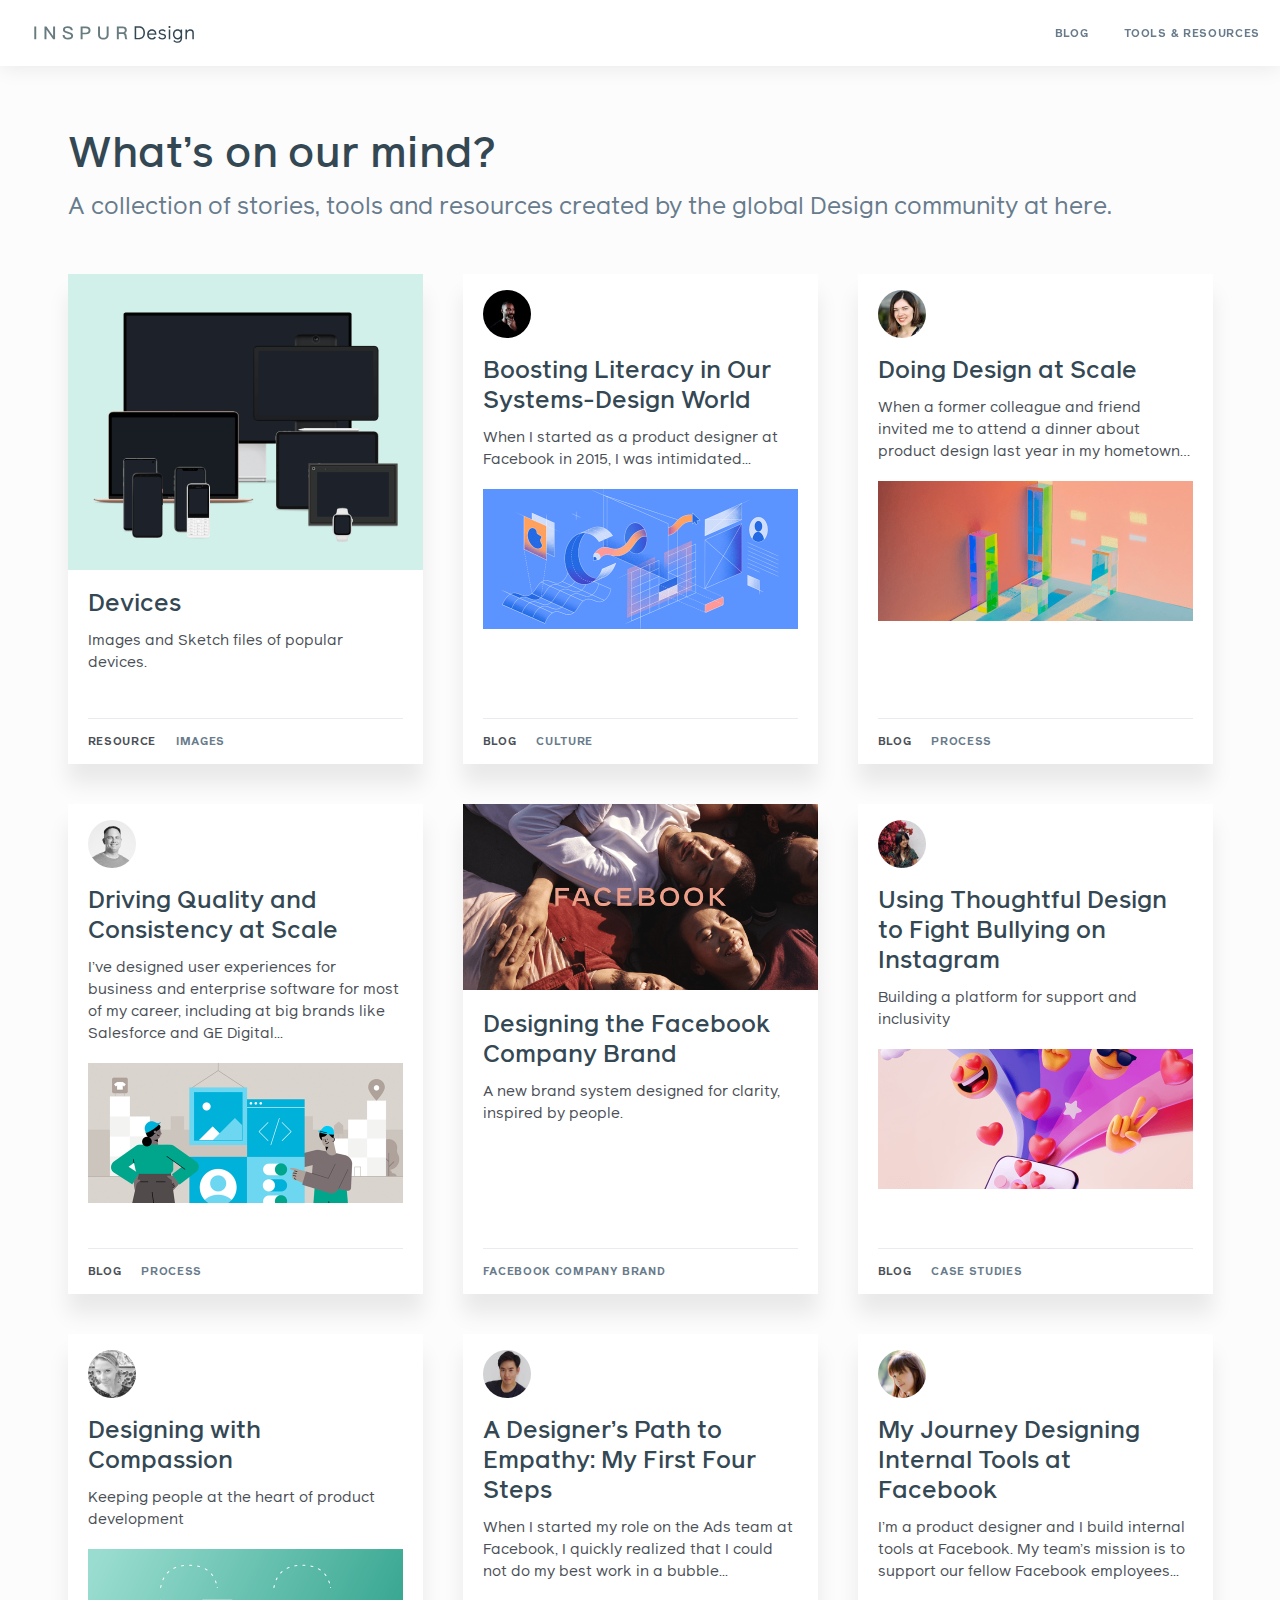
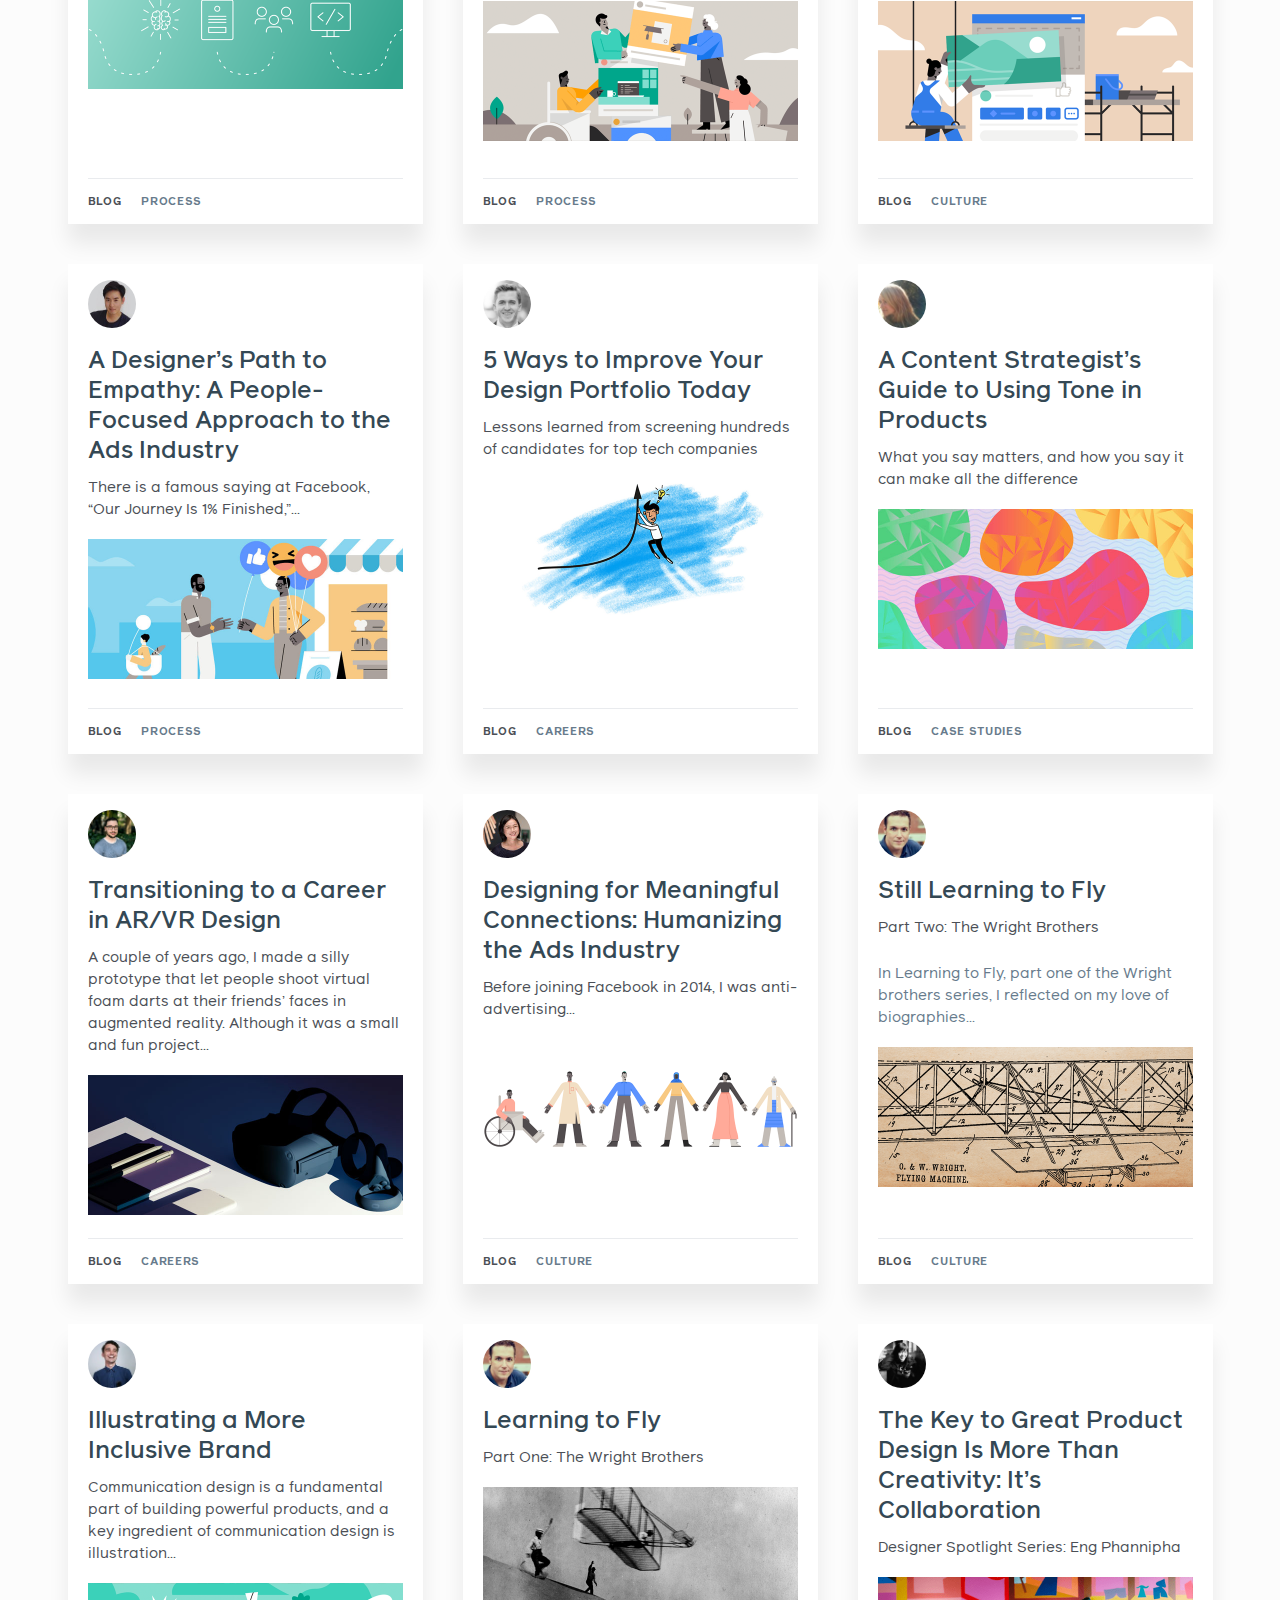
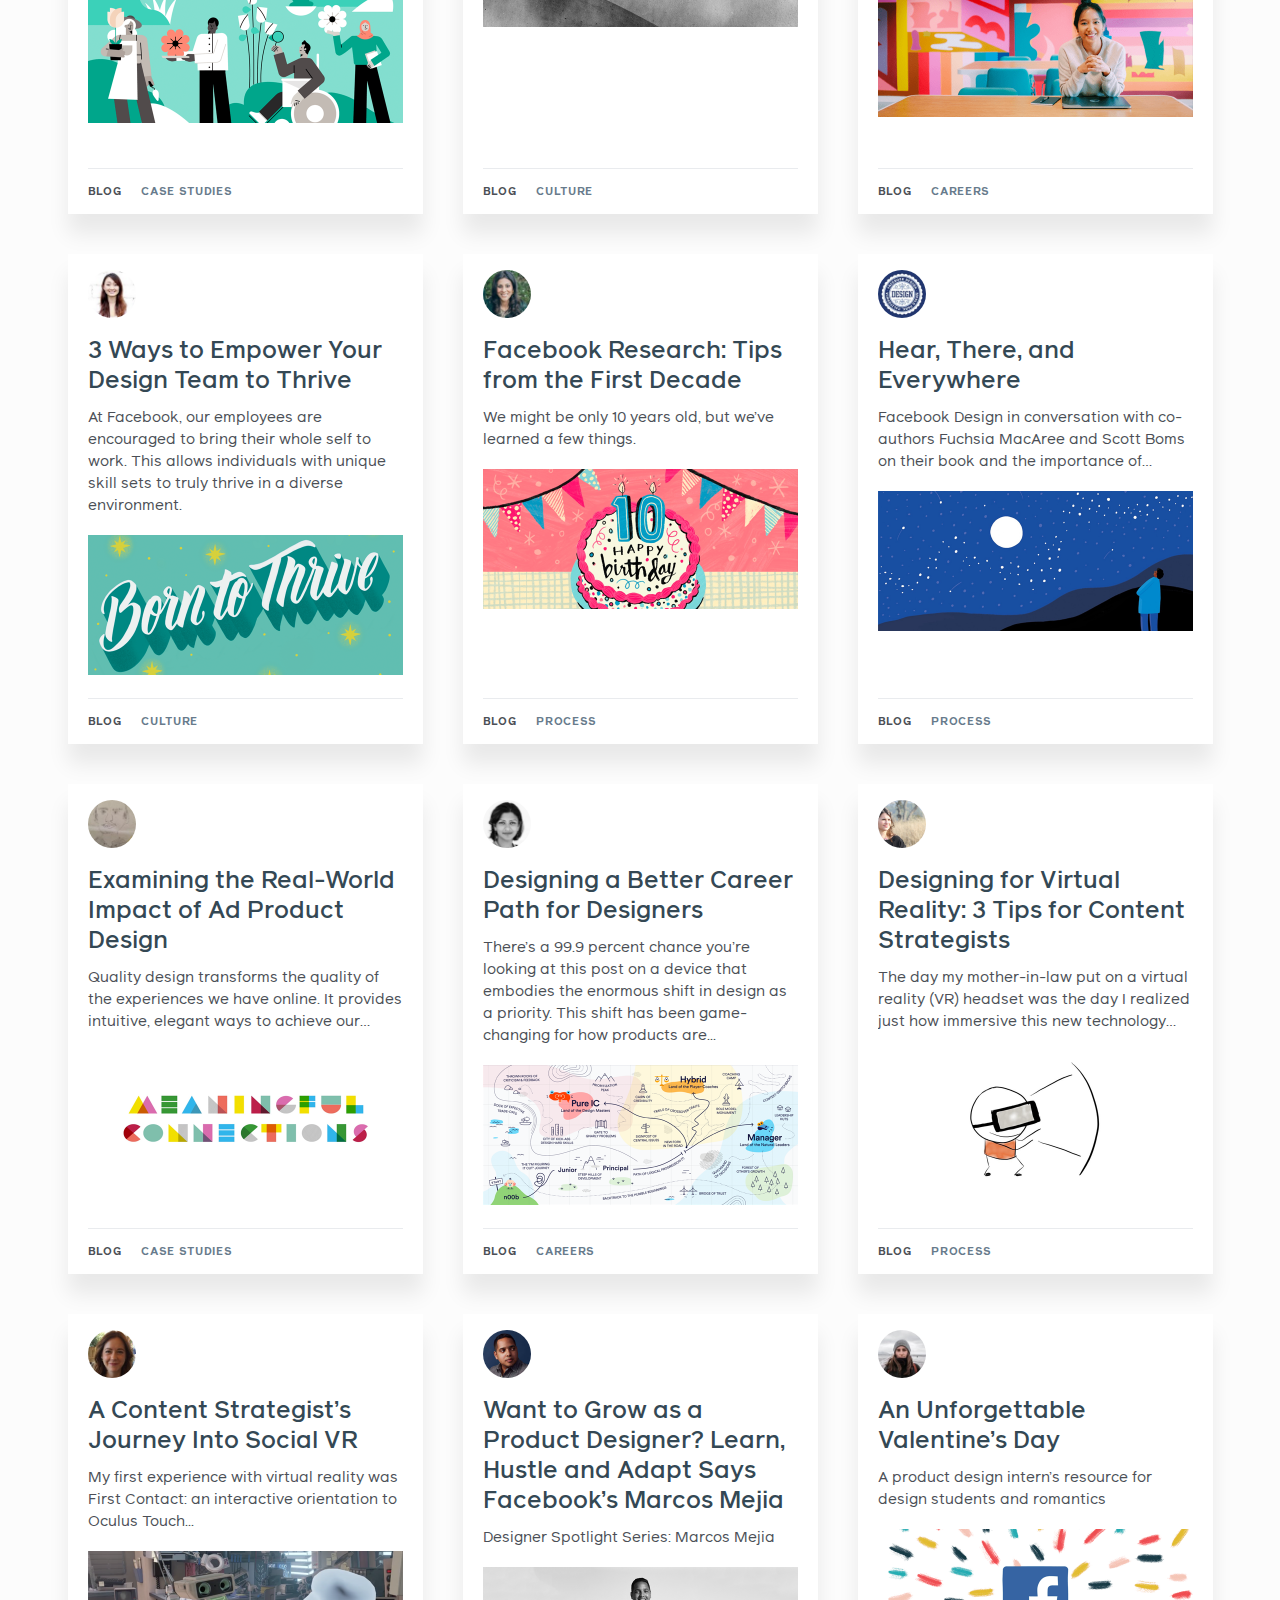
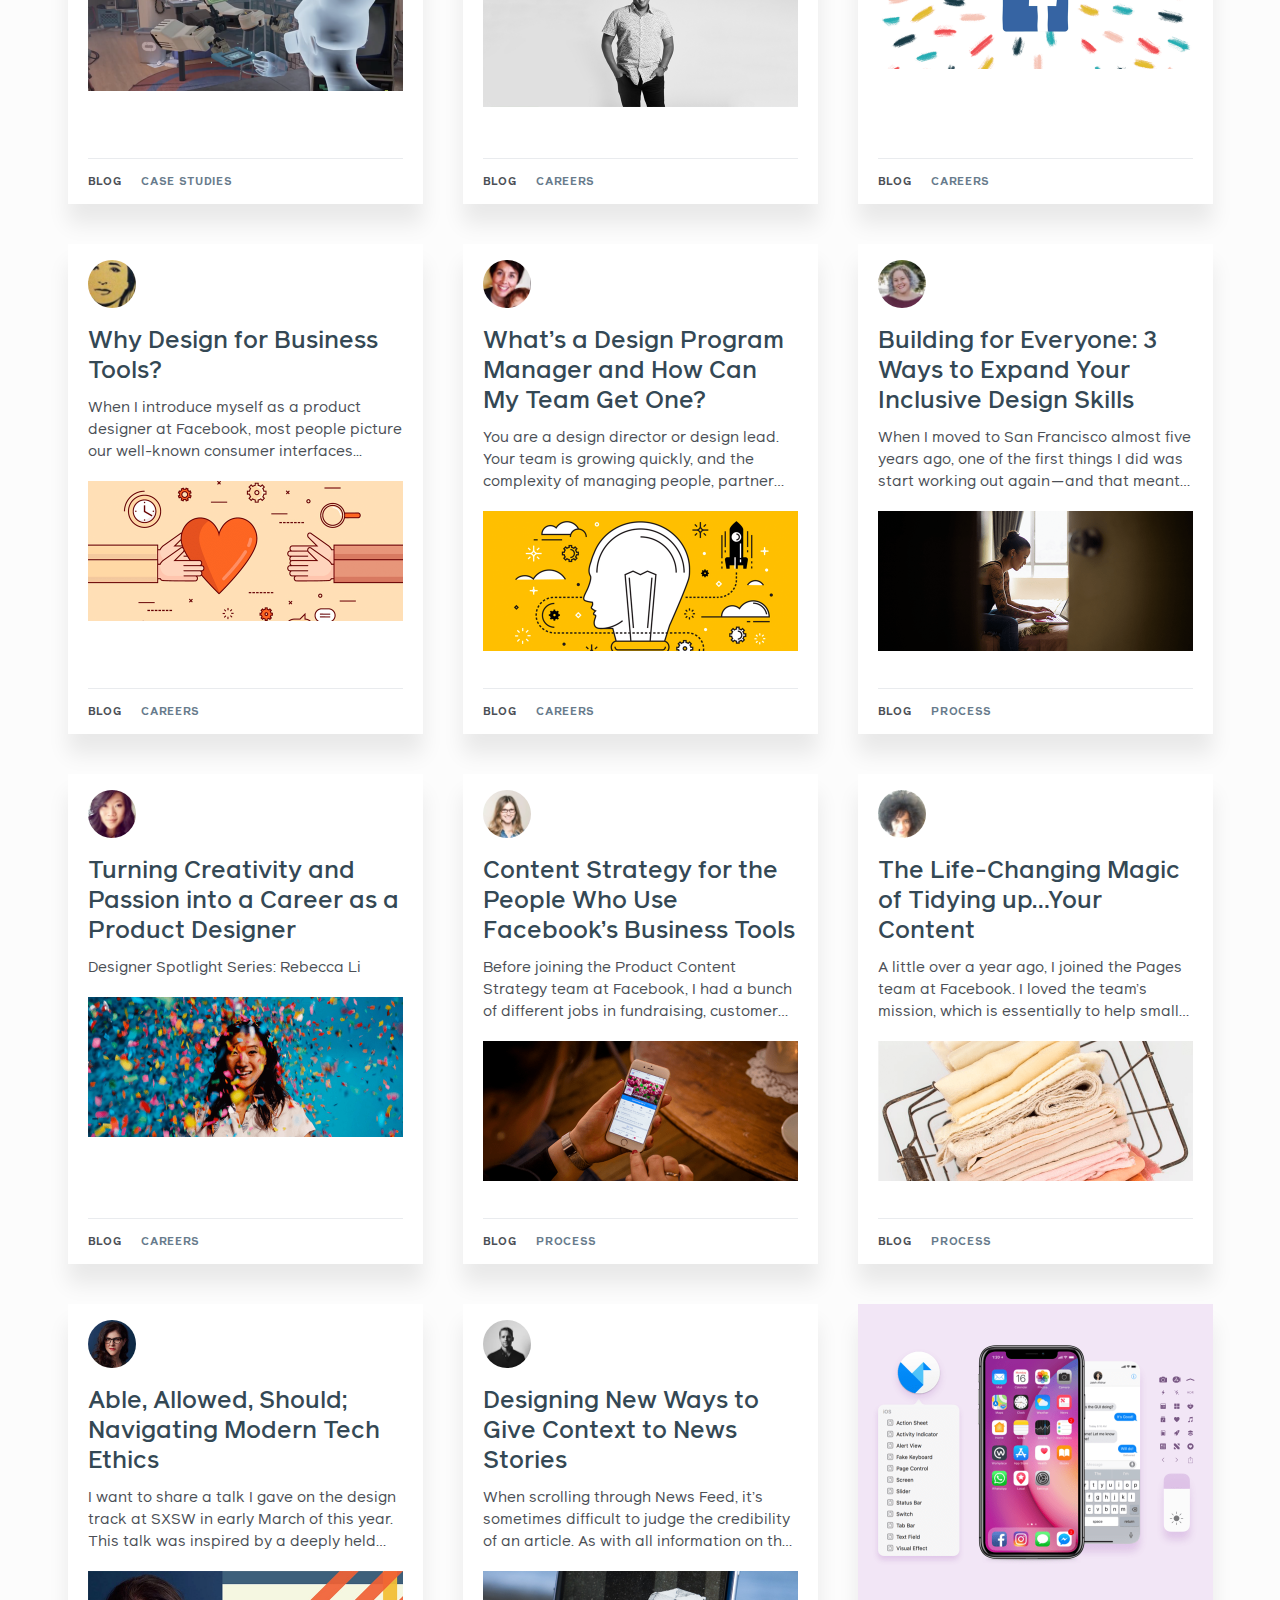
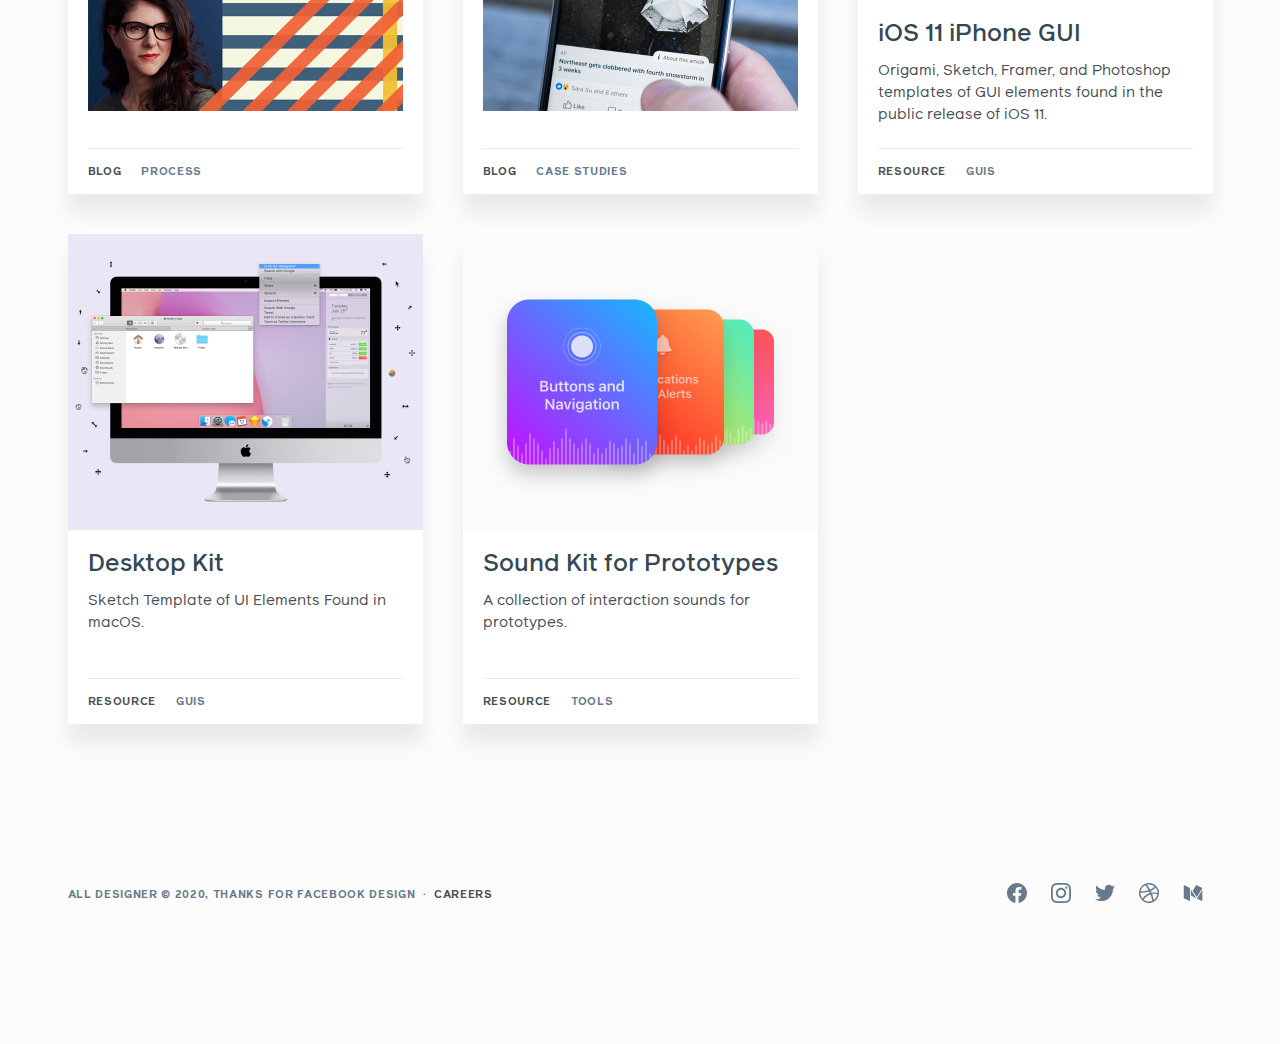
==== commit 6189b8e3: "new" ====
--- a/index.html
+++ b/index.html
@@ -12,11 +12,11 @@
 	<meta property="og:url" content="https://facebook.design/">
 	<meta property="og:image" content="https://facebook.design/public/images/website_share_new.png">
 	<meta name="twitter:card" content="summary_large_image">
-	<meta name="twitter:url" content="https://facebook.design/">
-	<meta name="twitter:title" content="Facebook Design &mdash; What's on our mind?">
+	<meta name="twitter:url" content="https://inspur.design/">
+	<meta name="twitter:title" content="inspur Design &mdash; What's on our mind?">
 	<meta name="twitter:description" content="A collection of stories, tools and resources created by the global Design community at Facebook">
 	<meta name="twitter:image" content="https://facebook.design/public/images/website_share_new.png">
-	<meta name="twitter:site" content="@FacebookDesign">
+	<meta name="twitter:site" content="@InspurDesign">
 	<link href="feed.xml" type="application/rss+xml" rel="alternate" title="Feed of Recent Posts" />
 	<link rel="stylesheet" type="text/css" href="public/css/fonts.css">
 	<link rel="stylesheet" type="text/css" href="public/css/global.css">
@@ -51,9 +51,11 @@
 		<div class="item">
 		<a href="toolsandresources/index.html">Tools & Resources</a>
 		</div>
+<!--
 		<div class="item">
-		<a href="careers/index.html">Careers</a>
-		</div>
+		<a href="../careers/index.html">Careers</a>
+		</div>
+	-->
 	</div>
 	<div class="nav-isVisIfMobile">
 		<div class="item">
@@ -62,14 +64,16 @@
 		<div class="item">
 		<a href="toolsandresources/index.html">Resources</a>
 		</div>
+<!--
 		<div class="item">
-		<a href="careers/index.html">Careers</a>
-		</div>
+		<a href="../careers/index.html">Careers</a>
+		</div>
+	-->
 	</div>
 </div>
 	<div id="content">  <div class="container container--header">
 		<h1 class="h1--home-title">What’s on our mind?</h1>
-		<h3>A collection of stories, tools and resources created by the global Design community at Facebook.</h3>
+		<h3>A collection of stories, tools and resources created by the global Design community at here.</h3>
   </div>
   <div class="container--grid home-container">
   <ul layout="rows top-left">
@@ -1282,17 +1286,18 @@
 		
 		</a></li>
     </ul>
-  </div></div><div id="footer" layout="rows center-left">
+  </div>
+</div><div id="footer" layout="rows center-left">
 	<div id="end-mark">
-		<p class="copyright">Design &copy; 2020&nbsp;&nbsp;·&nbsp;&nbsp;<a onClick="ga('send', 'event', 'Careers Referral', 'clicks', 'Careers');" href="https://www.facebook.com/careers/areas-of-work/design/?ref=fbd_product_design&sub_teams[0]=Design" target="_blank">Careers</a></p>
+		<p class="copyright">All Designer &copy; 2020, Thanks for Facebook design&nbsp;&nbsp;·&nbsp;&nbsp;<a onClick="ga('send', 'event', 'Careers Referral', 'clicks', 'Careers');" href="/" target="_blank">Careers</a></p>
 	</div>
 	<div id="footer-links" self="right">
 		<ul>
-			<a href="http://facebook.com/design" onClick="ga('send', 'event', 'Facebook', 'clicks', 'Footer');"><li class="facebook"></li></a>
-			<a href="http://instagram.com/facebookdesign" onClick="ga('send', 'event', 'Instagram', 'clicks', 'Footer');"><li class="instagram"></li></a>
-			<a href="http://twitter.com/facebookdesign" onClick="ga('send', 'event', 'Twitter', 'clicks', 'Footer');"><li class="twitter"></li></a>
-			<a href="http://dribbble.com/facebook" onClick="ga('send', 'event', 'Dribbble', 'clicks', 'Footer');"><li class="dribbble"></li></a>
-			<a href="http://medium.com/facebook-design" onClick="ga('send', 'event', 'Medium', 'clicks', 'Footer');"><li class="medium"></li></a>
+			<a href="/" onClick="ga('send', 'event', 'Facebook', 'clicks', 'Footer');"><li class="facebook"></li></a>
+			<a href="/" onClick="ga('send', 'event', 'Instagram', 'clicks', 'Footer');"><li class="instagram"></li></a>
+			<a href="/" onClick="ga('send', 'event', 'Twitter', 'clicks', 'Footer');"><li class="twitter"></li></a>
+			<a href="/" onClick="ga('send', 'event', 'Dribbble', 'clicks', 'Footer');"><li class="dribbble"></li></a>
+			<a href="/" onClick="ga('send', 'event', 'Medium', 'clicks', 'Footer');"><li class="medium"></li></a>
 		</ul>
 	</div>
 </div>
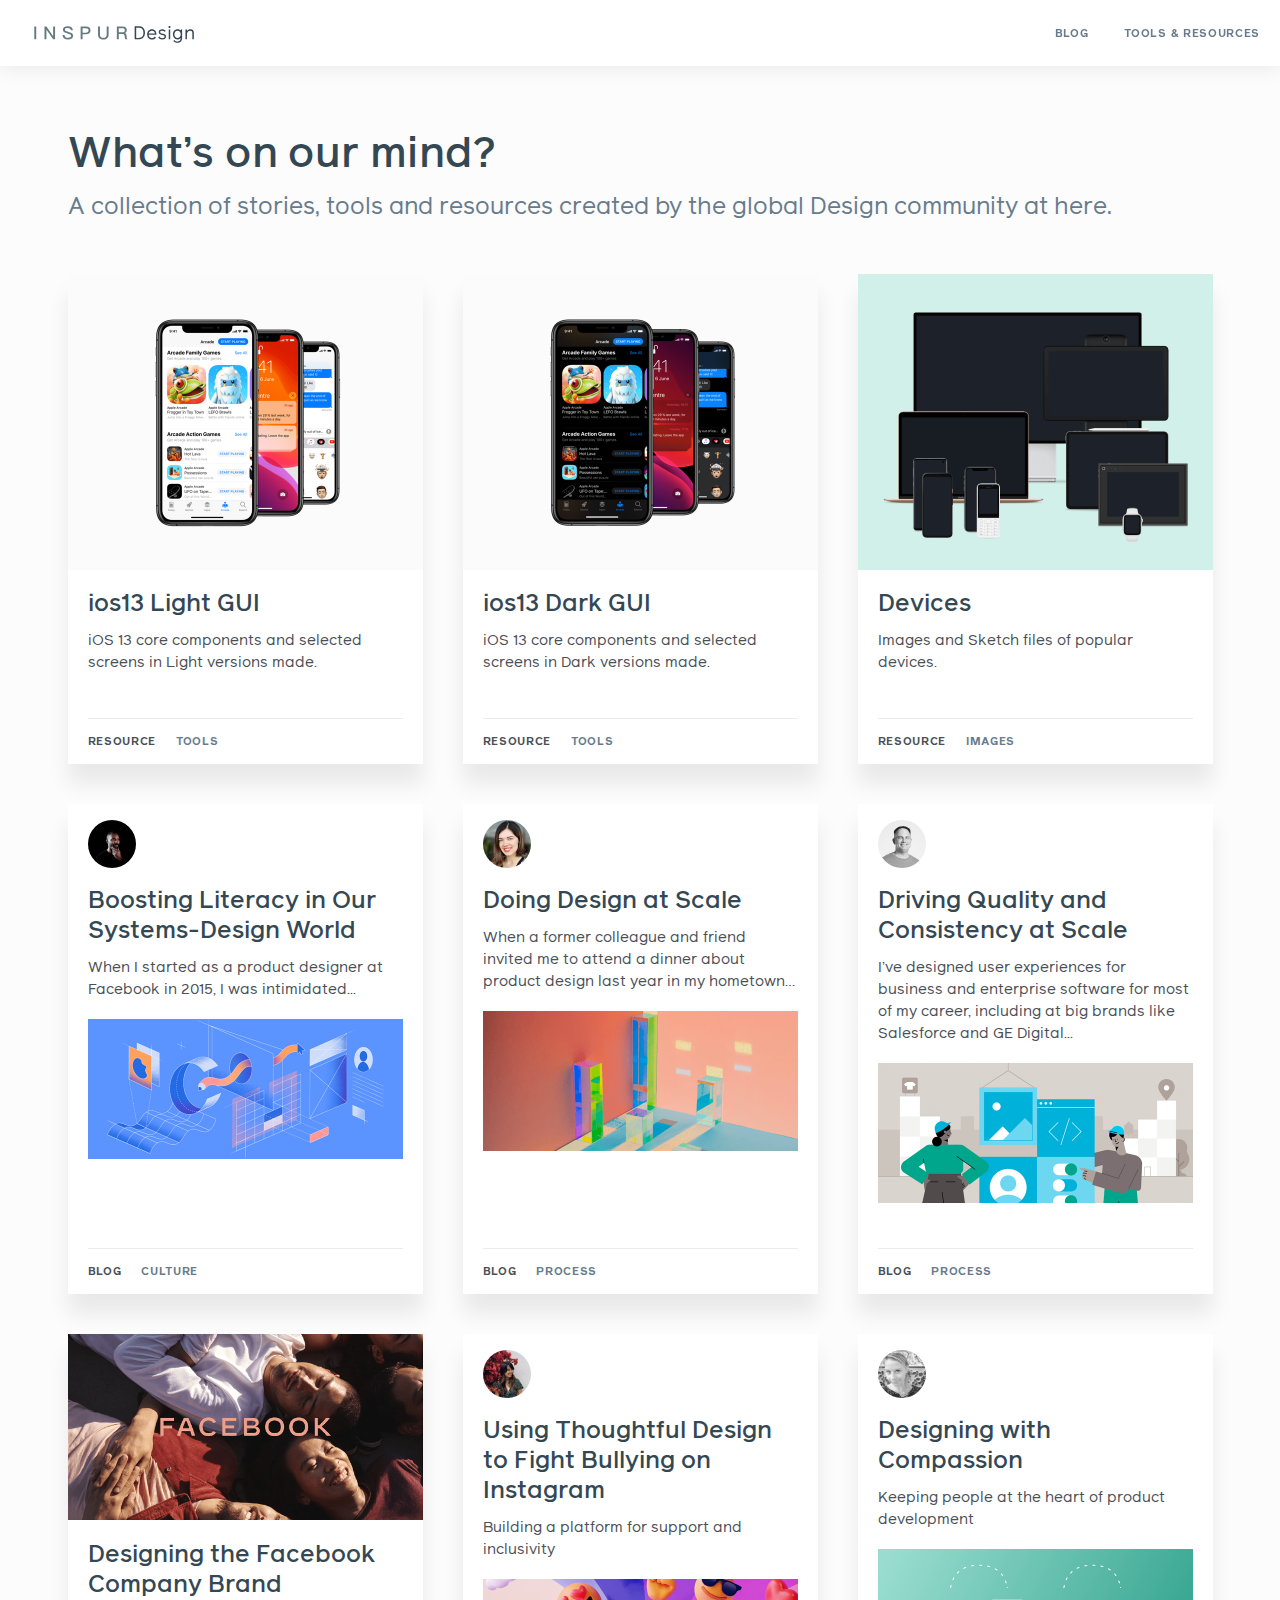
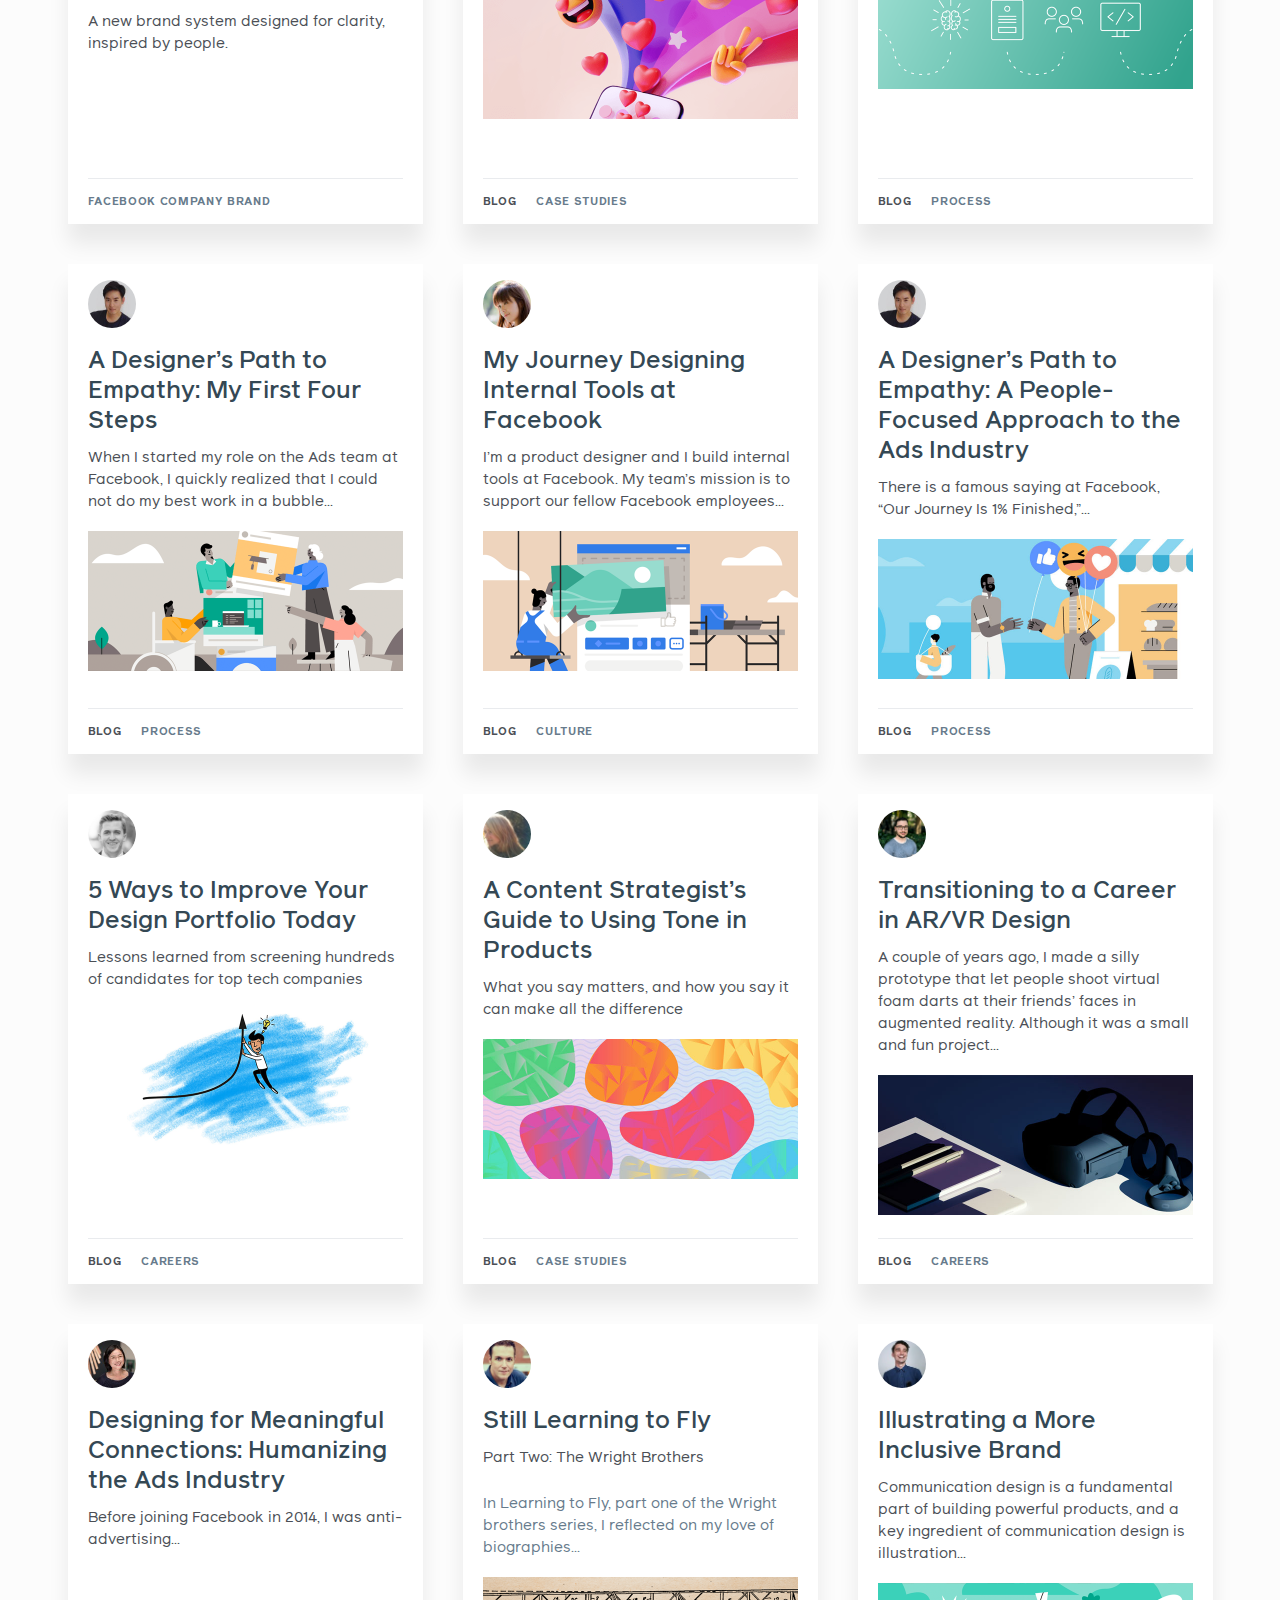
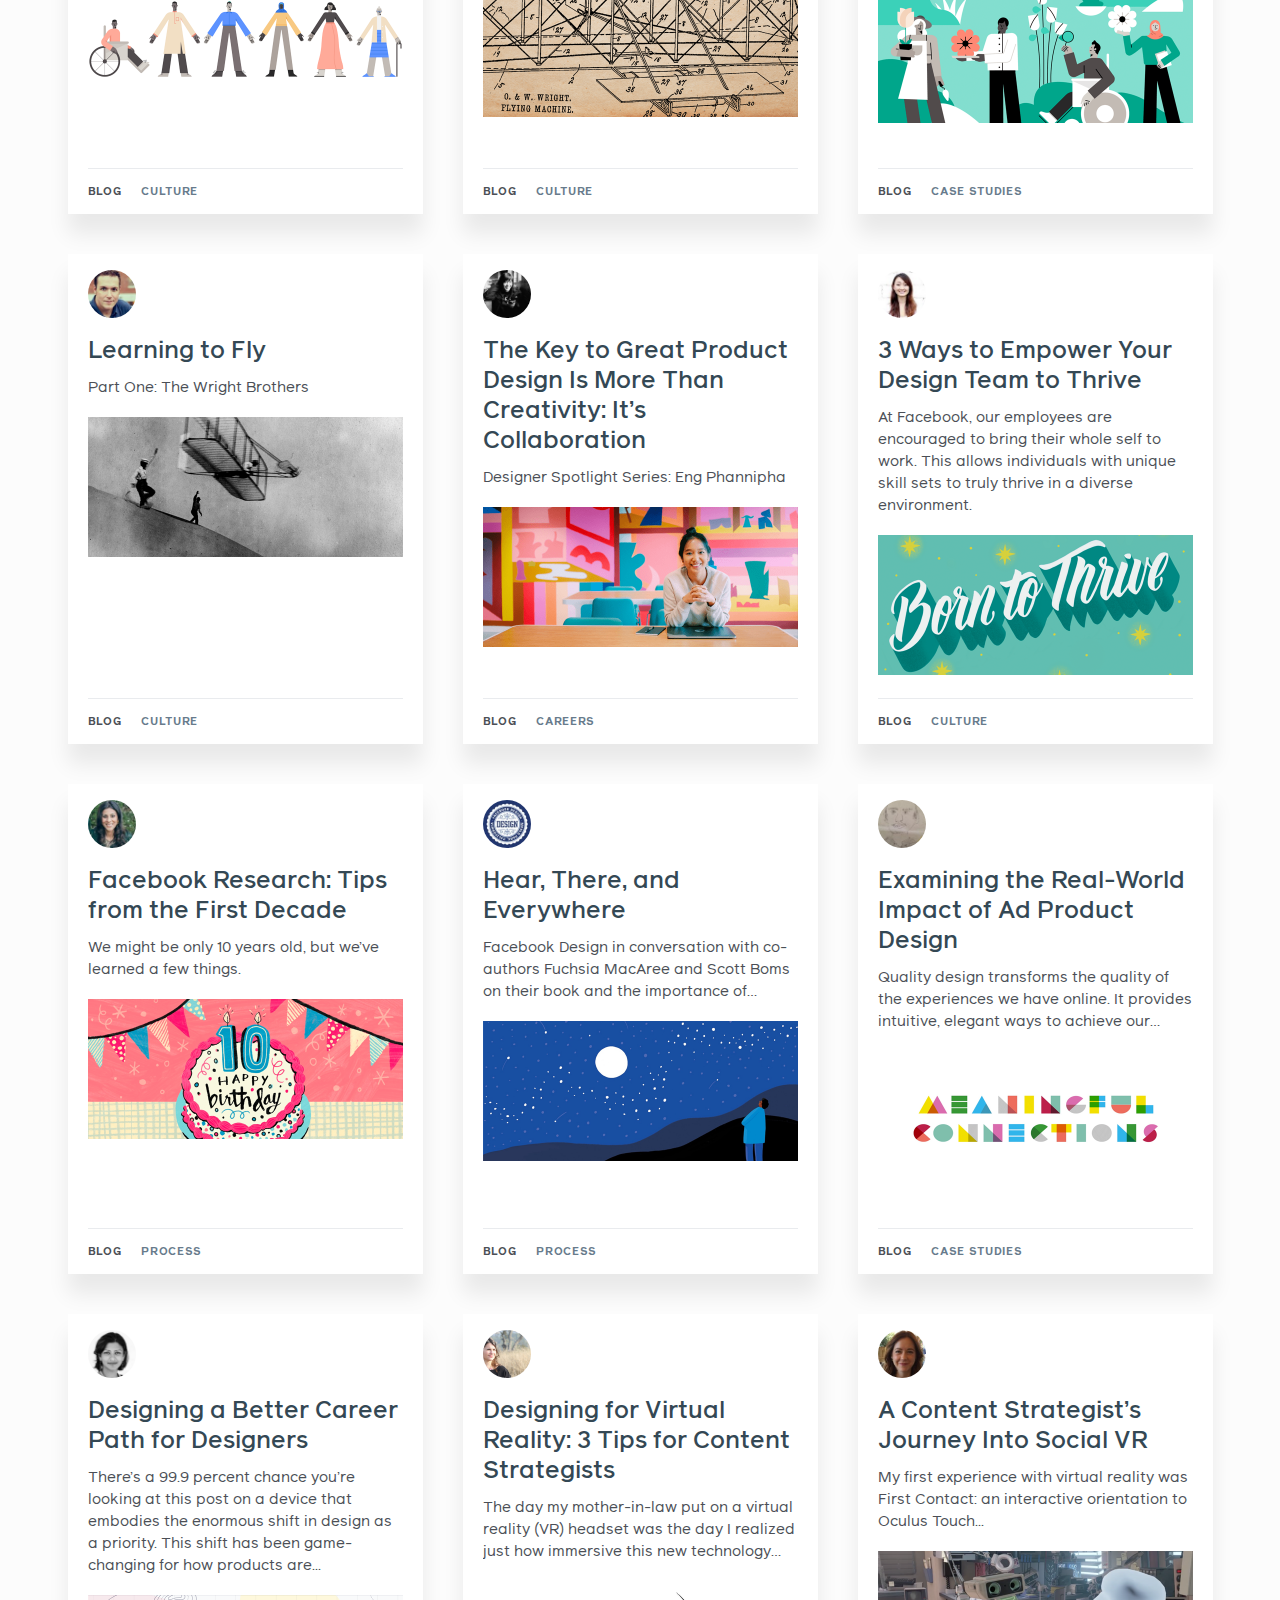
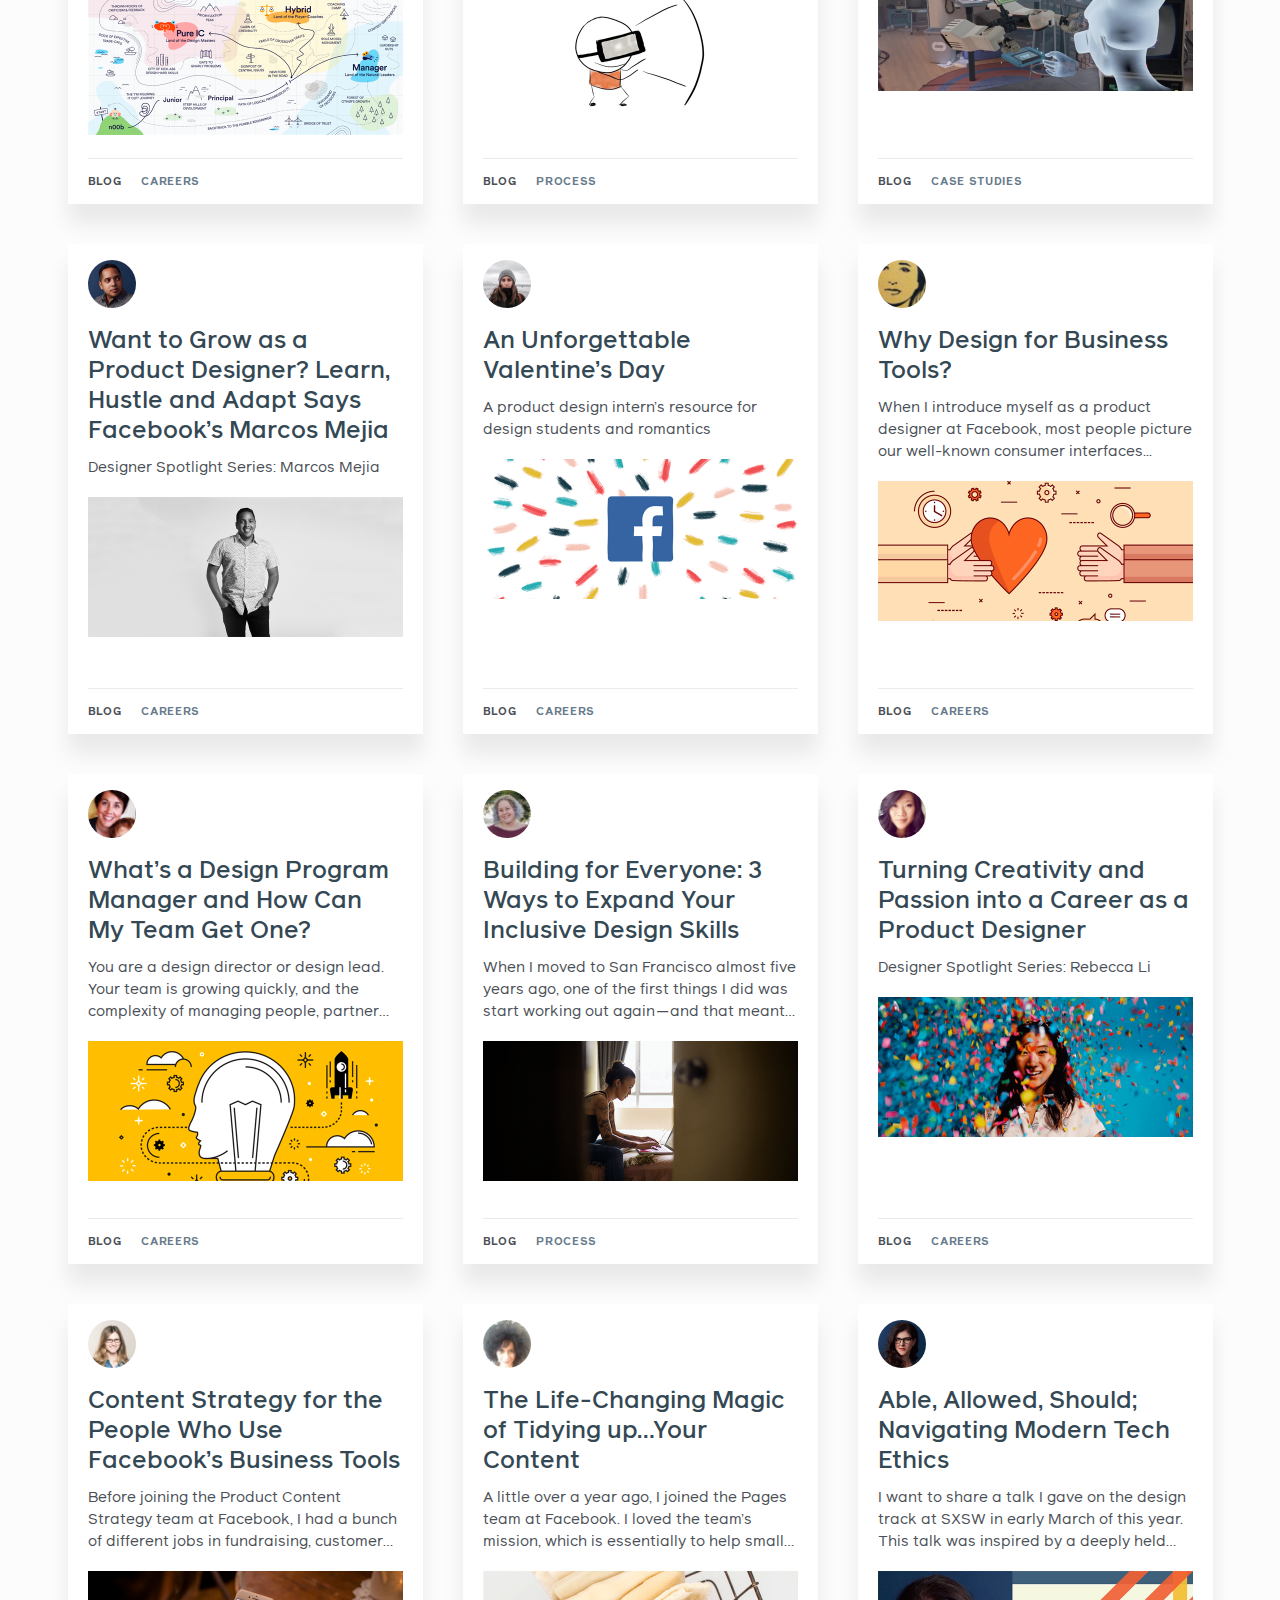
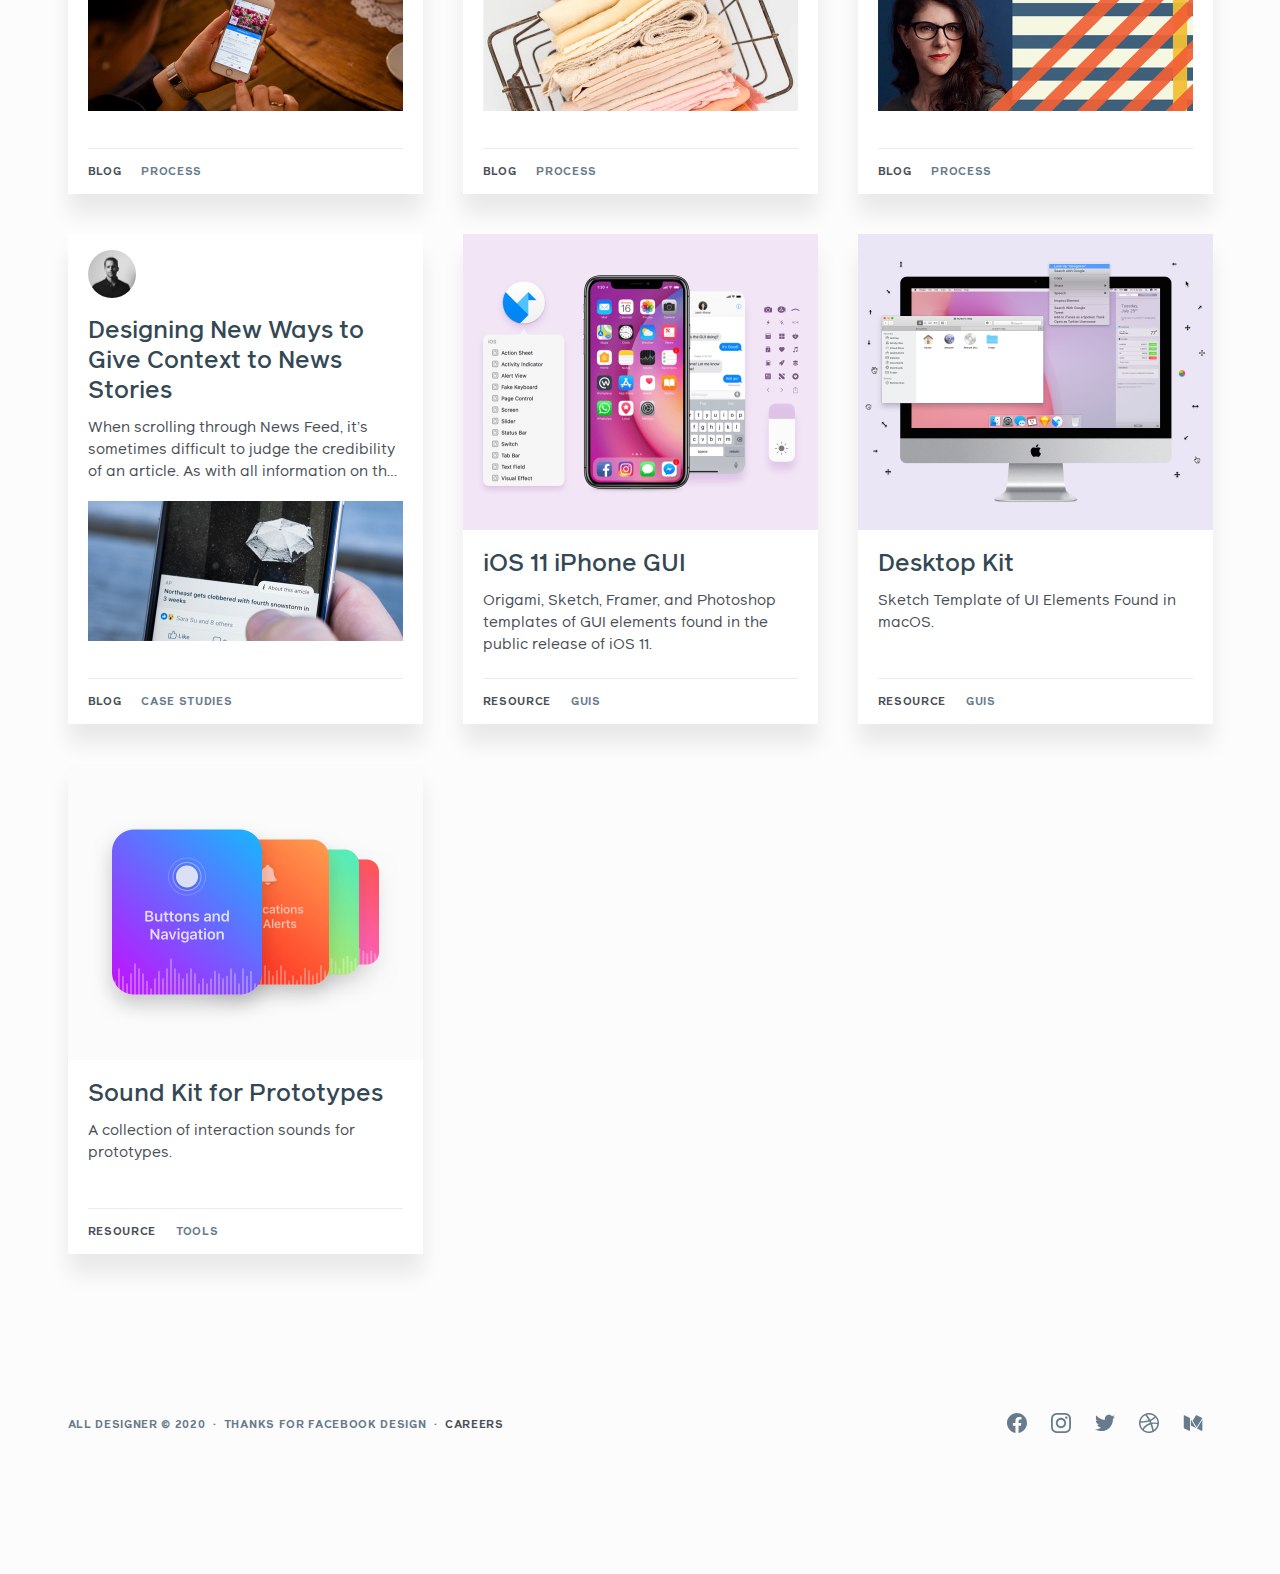
==== commit 5d298a23: "1" ====
--- a/index.html
+++ b/index.html
@@ -77,6 +77,71 @@
   </div>
   <div class="container--grid home-container">
   <ul layout="rows top-left">
+
+	<li class="mix">
+		<a href="https://uc0b1cab3a234c539b741a49ee7c.dl.dropboxusercontent.com/cd/0/get/A06fPQyTGCo2MfJ3-Oys36AulzcR4x7o7xAS7vMob4QEZ-DPqvdPd-H5MQQlDAeEcJm9ghvSuWXNrv1NxpuDfl1qLQCIxaavxbREpXZIAHvMWQAHvSvnS_l6ykNi2gvOr14/file?_download_id=486888846376486553138790991004432530190417248759736765573104628557&_notify_domain=www.dropbox.com&dl=1">
+			<div class="card card--resource not-visible" > <!--Resource-->
+				
+				<div class="card-hero" style="background-image: url(public/images/ios13-Light-card.png);">
+				</div>
+				<div class="card-body">
+					<div class="card-title">ios13 Light GUI</div>
+					<p class="card-description">iOS 13 core components and selected screens in Light versions made.</p>
+				</div>
+			<div class="card-footer">
+				<div class="card-footer-wrapper" layout="row bottom-left">
+				
+				<div class="card-type is-notShownIfHover">resource</div>
+				<div class="card-tag is-notShownIfHover">tools</div>
+				
+
+				
+				
+				
+				
+				<div class="card-tag is-shownIfHover" self="left">View more</div>
+				
+				
+				
+				</div>
+			</div>
+		</div>
+
+		
+		</a></li>
+
+		<li class="mix">
+			<a href="https://gsgs.s3.us-west-2.amazonaws.com/iOS%2013%20GUI%20Light%20-%20Design%20Files.sketch?X-Amz-Content-Sha256=UNSIGNED-PAYLOAD&X-Amz-Algorithm=AWS4-HMAC-SHA256&X-Amz-Credential=AKIAJEPVTZJ46SP77AOQ%2F20200330%2Fus-west-2%2Fs3%2Faws4_request&X-Amz-Date=20200330T123232Z&X-Amz-SignedHeaders=host&X-Amz-Expires=28800&X-Amz-Signature=7d7398fff272fab27e784e076db21a444d85c470551e155e7c75b6d180a44134">
+				<div class="card card--resource not-visible" > <!--Resource-->
+					
+					<div class="card-hero" style="background-image: url(public/images/ios13-Dark-card.png);">
+					</div>
+					<div class="card-body">
+						<div class="card-title">ios13 Dark GUI</div>
+						<p class="card-description">iOS 13 core components and selected screens in Dark versions made.</p>
+					</div>
+				<div class="card-footer">
+					<div class="card-footer-wrapper" layout="row bottom-left">
+					
+					<div class="card-type is-notShownIfHover">resource</div>
+					<div class="card-tag is-notShownIfHover">tools</div>
+					
+	
+					
+					
+					
+					
+					<div class="card-tag is-shownIfHover" self="left">View more</div>
+					
+					
+					
+					</div>
+				</div>
+			</div>
+	
+			
+			</a></li>
+
       <li class="mix">
 		<a href="devices" onClick="ga('send', 'event', 'Devices', 'clicks', 'Card');">
 			<div class="card card--resource not-visible" > <!--Resource-->
@@ -1289,7 +1354,7 @@
   </div>
 </div><div id="footer" layout="rows center-left">
 	<div id="end-mark">
-		<p class="copyright">All Designer &copy; 2020, Thanks for Facebook design&nbsp;&nbsp;·&nbsp;&nbsp;<a onClick="ga('send', 'event', 'Careers Referral', 'clicks', 'Careers');" href="/" target="_blank">Careers</a></p>
+		<p class="copyright">All Designer &copy; 2020&nbsp;&nbsp;·&nbsp;&nbsp;Thanks for Facebook design&nbsp;&nbsp;·&nbsp;&nbsp;<a onClick="ga('send', 'event', 'Careers Referral', 'clicks', 'Careers');" href="/" target="_blank">Careers</a></p>
 	</div>
 	<div id="footer-links" self="right">
 		<ul>
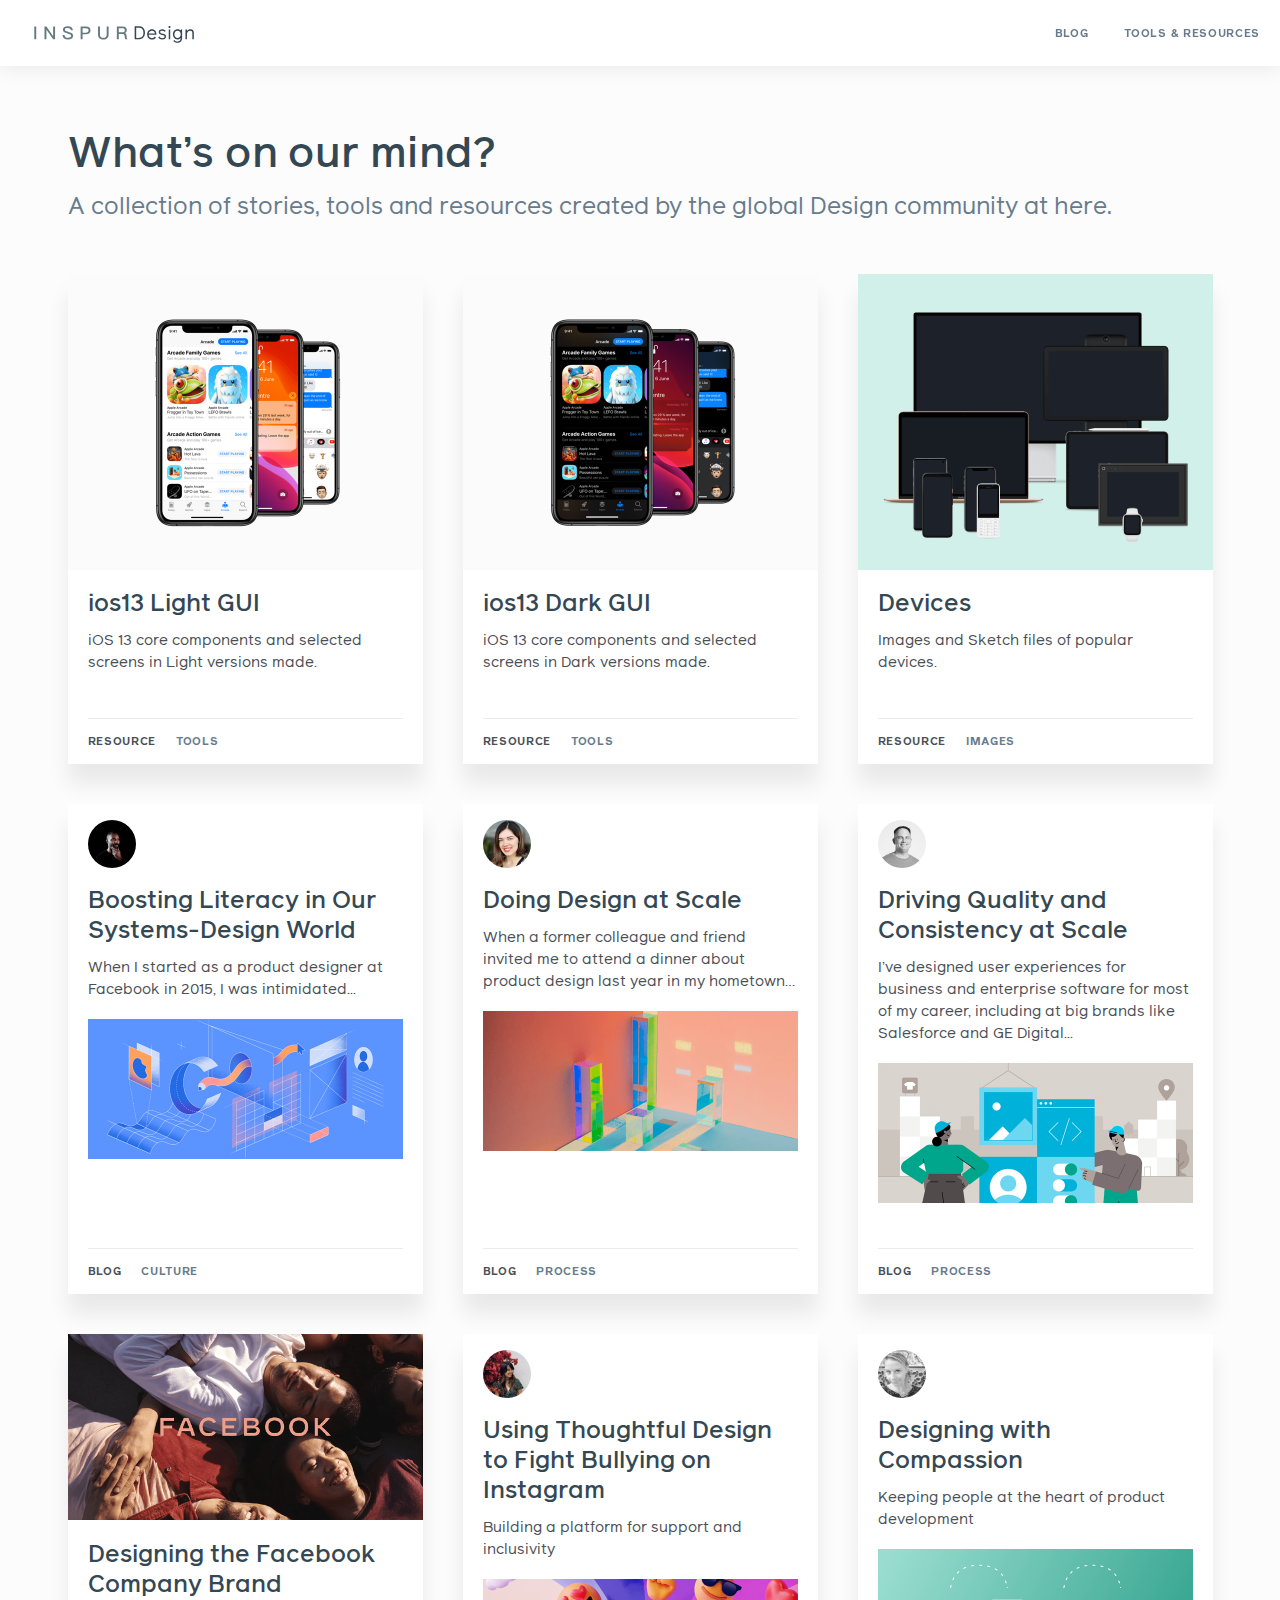
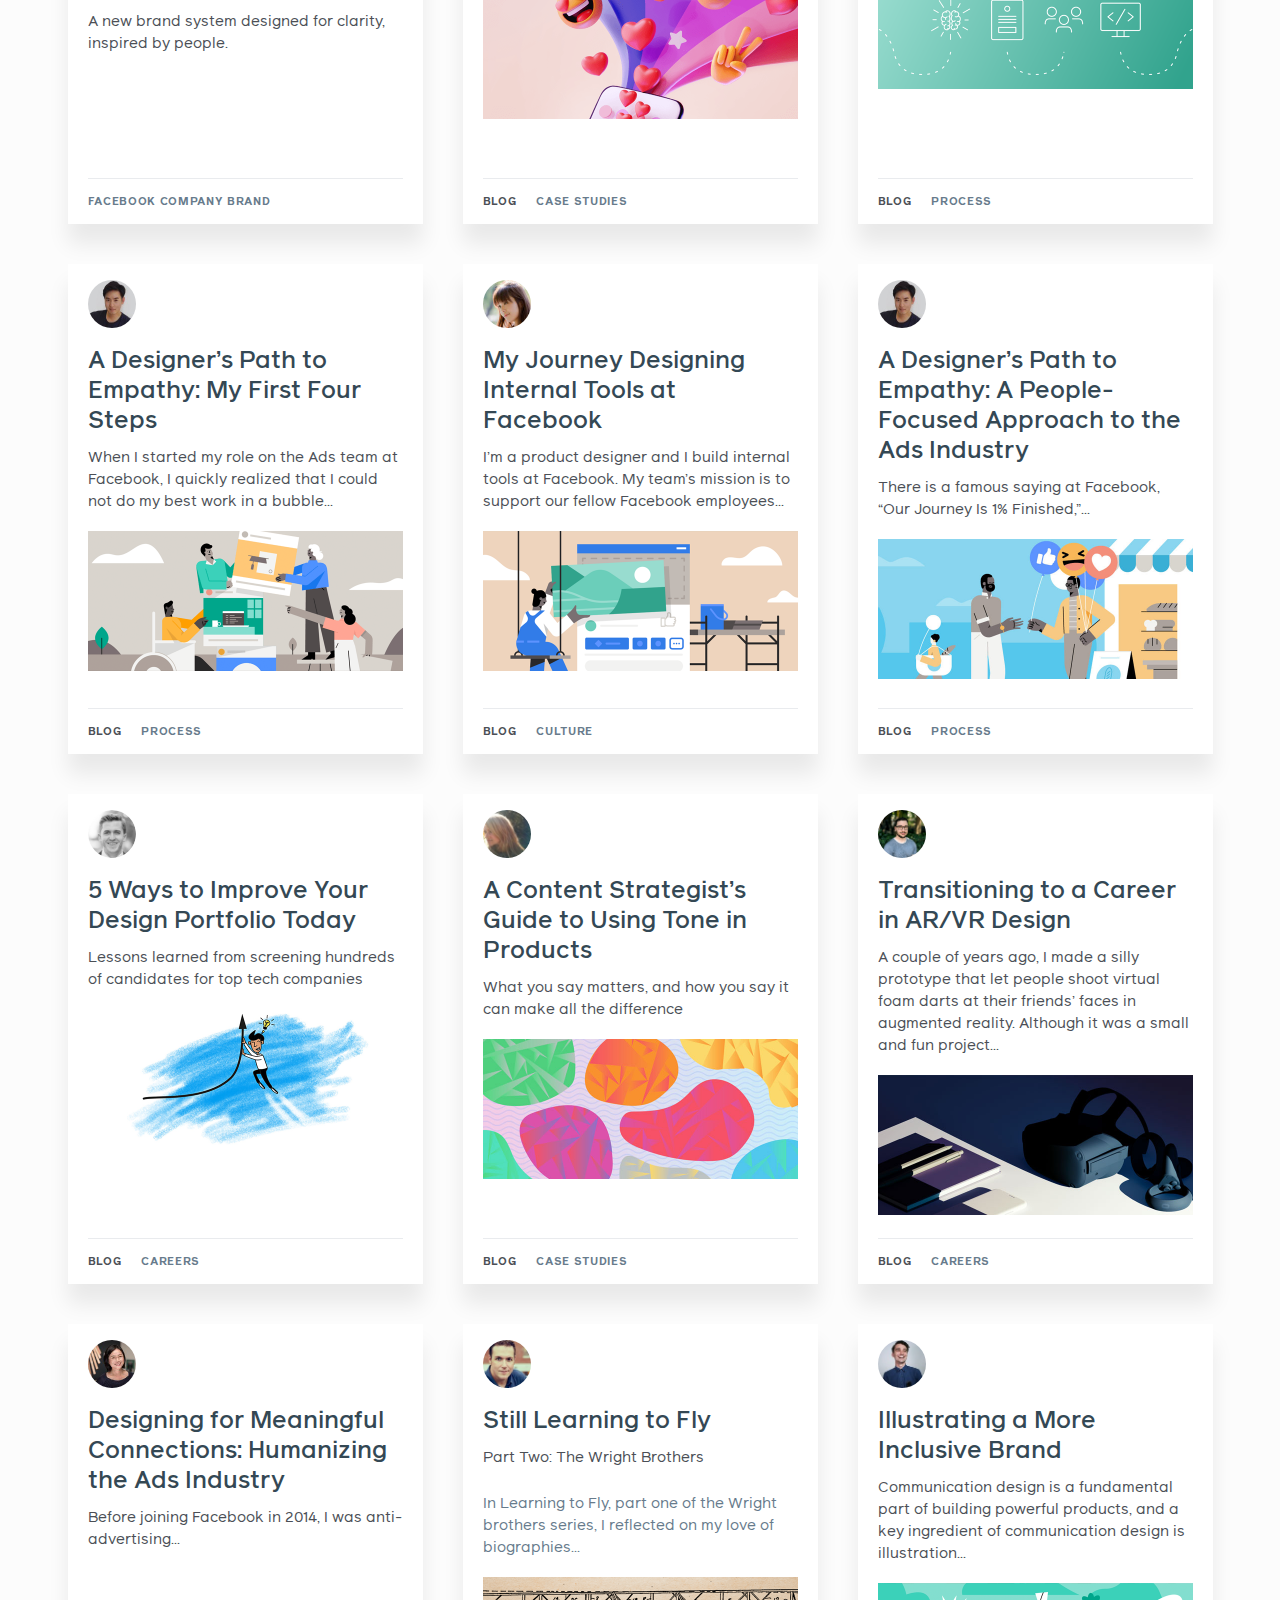
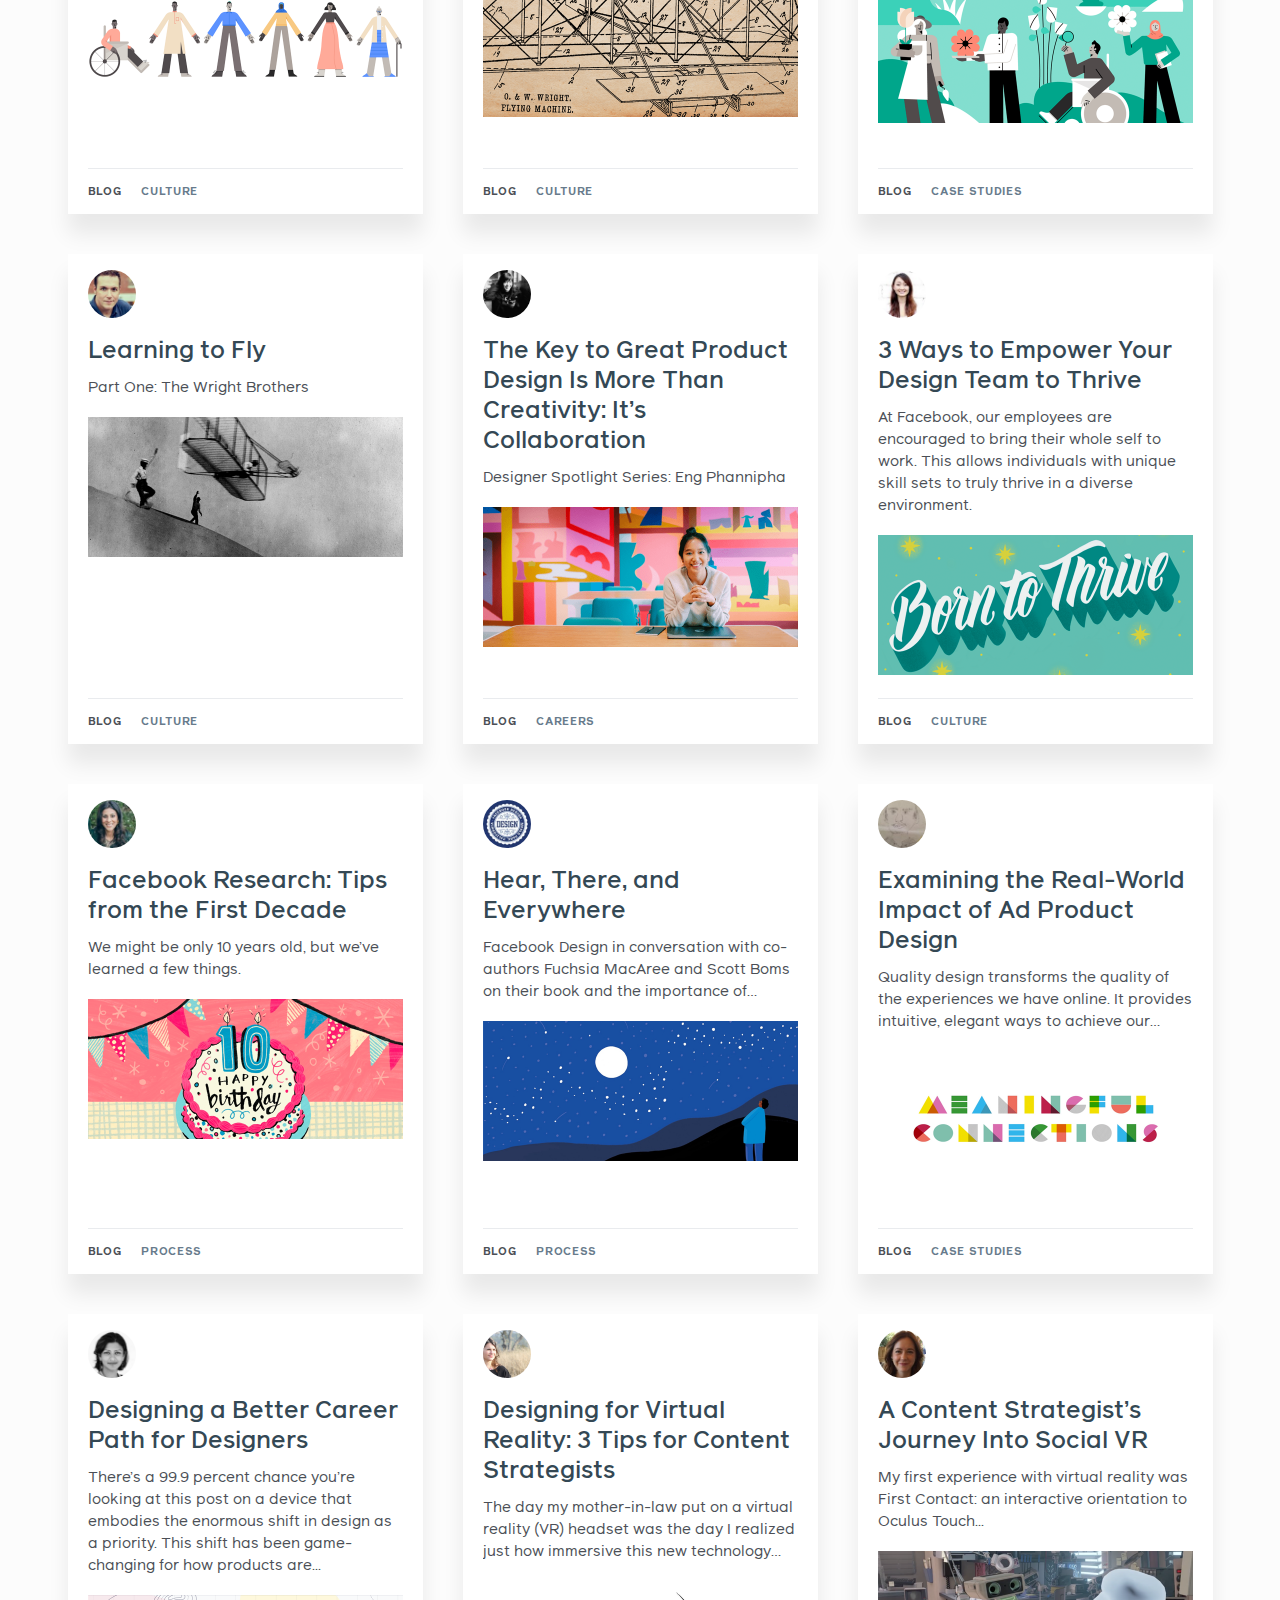
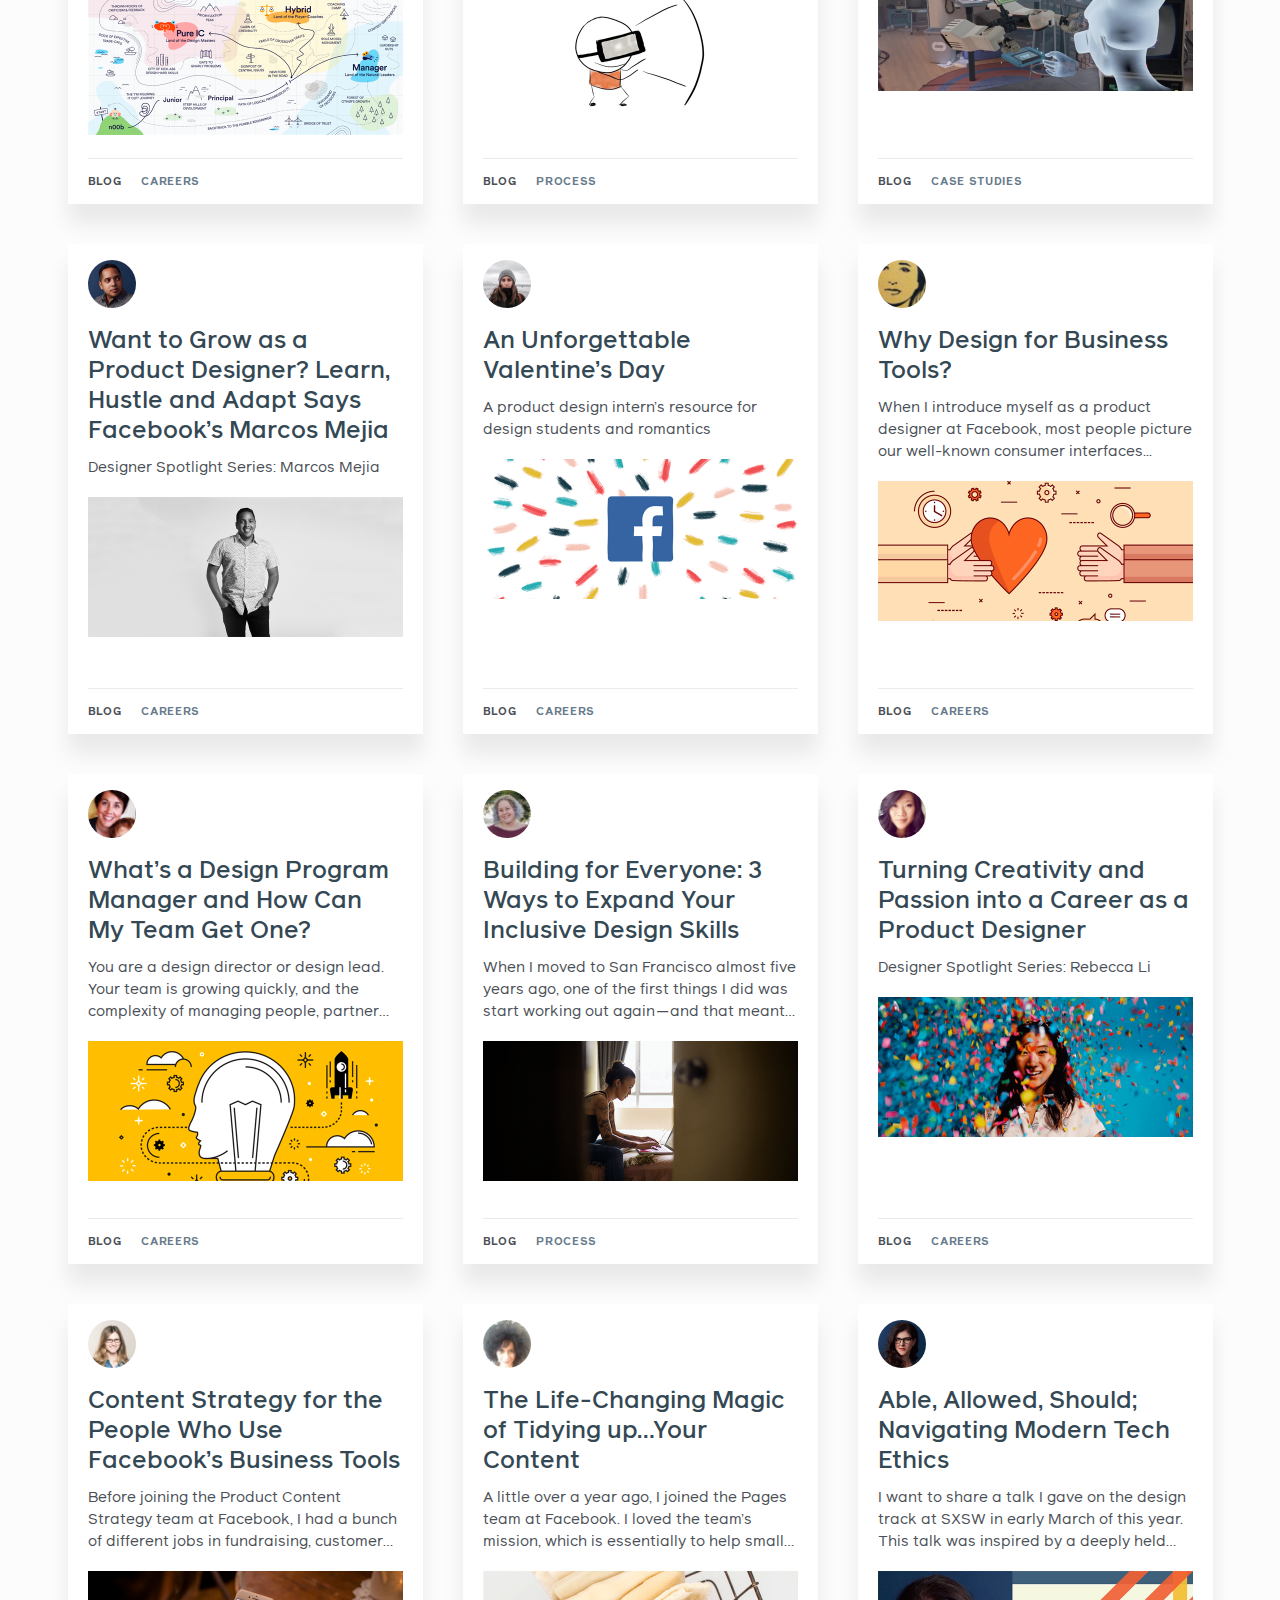
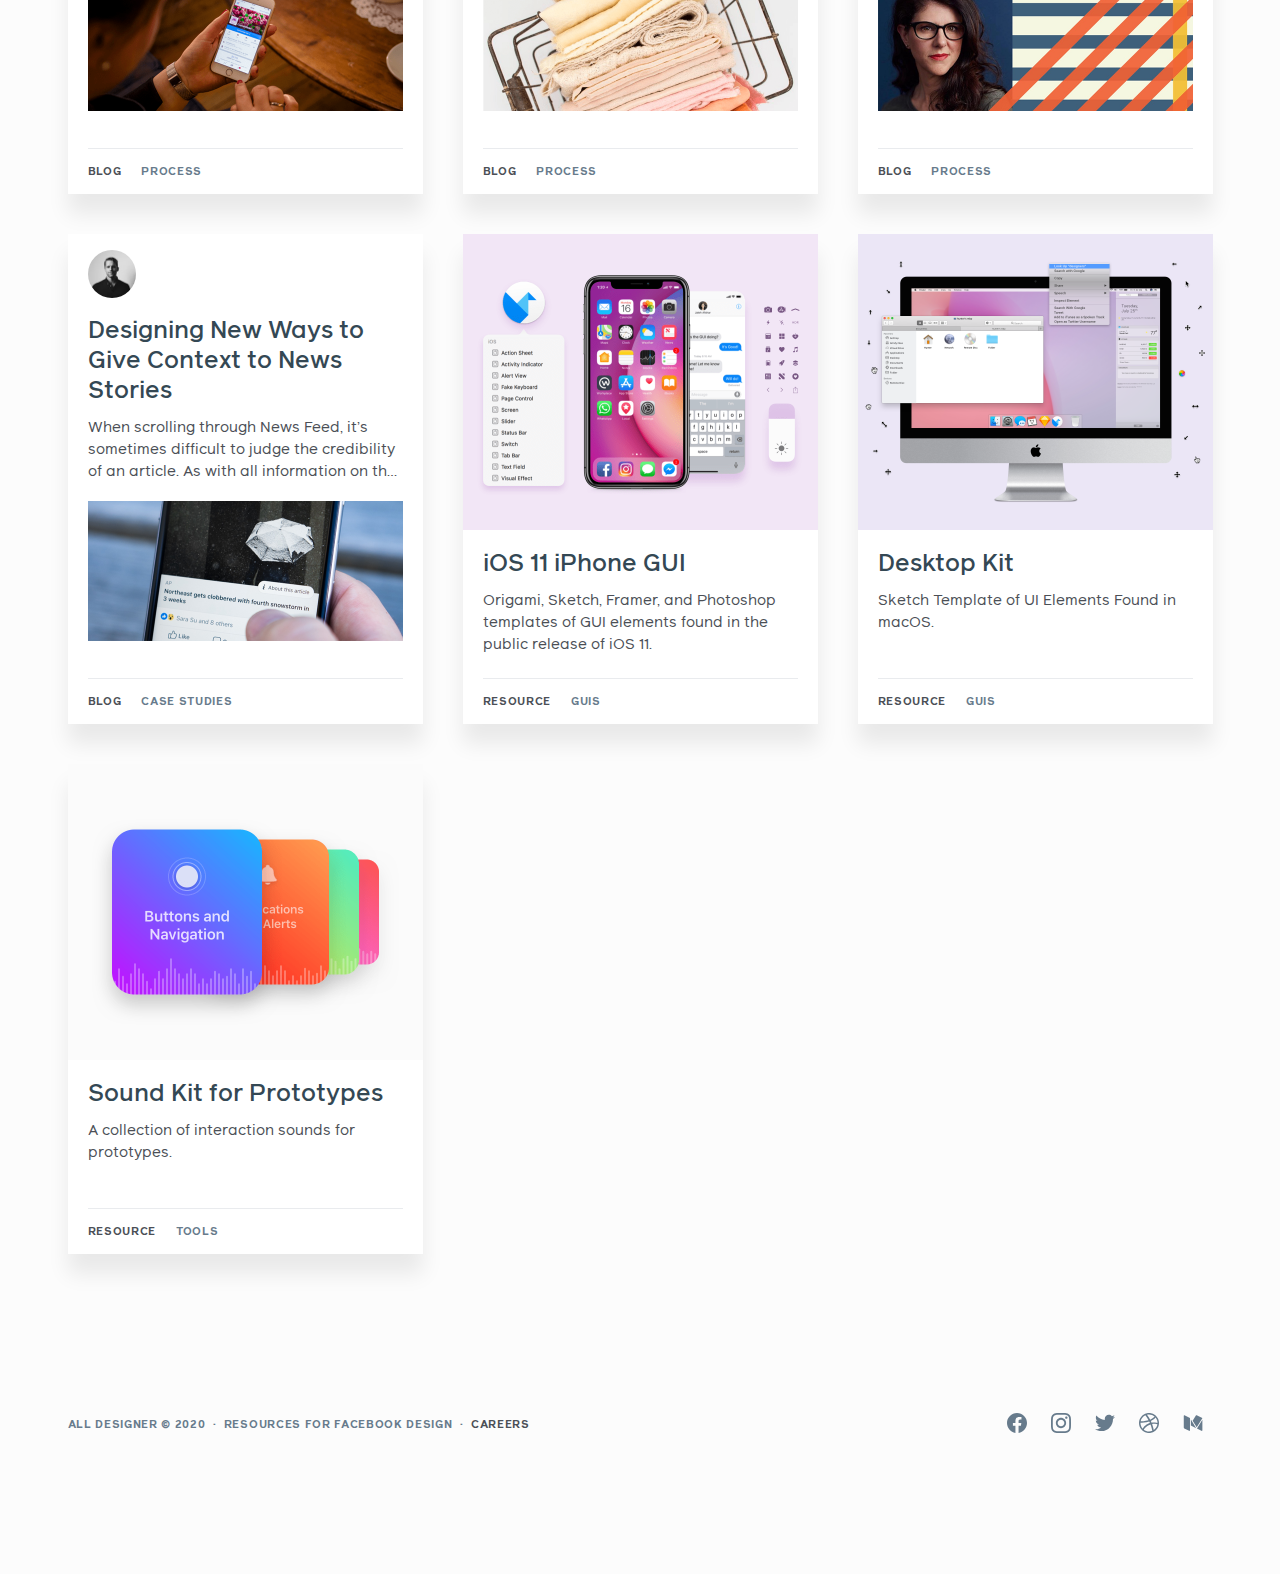
==== commit ed083cb8: "1" ====
--- a/index.html
+++ b/index.html
@@ -1,12 +1,12 @@
 <!DOCTYPE html>
 <html>
 <head>
-	<title>Facebook Design | What's on our mind?</title>
-	<meta name="author" content="Inspur, Inc." />
+	<title>Inspur Design | What's on our mind?</title>
+	<meta name="author" content="Inc." />
 	<meta name="keywords" content="Inspur, design, team, resources, tools, articles, iOS, iOS9, iOS10, iPhone, devices, sketch, photoshop, psd, free, download, ">
 	<meta name="description" content="A collection of stories, tools and resources created by the global Design community at Inspur">
-	<meta property="og:site_name" content="Facebook Design">
-	<meta property="og:title" content="Facebook Design &mdash; What's on our mind?">
+	<meta property="og:site_name" content="Design">
+	<meta property="og:title" content="Inspur Design &mdash; What's on our mind?">
 	<meta property="og:type" content="website">
 	<meta property="og:description" content="A collection of stories, tools and resources created by the global Design community at Facebook">
 	<meta property="og:url" content="https://facebook.design/">
@@ -28,15 +28,6 @@
 	<script type='text/javascript' src='public/js/homepage.js'></script>
 	<script type='text/javascript' src="public/js/jquery.mixitup.min.js"></script>
 	<meta name="viewport" content="width=device-width, initial-scale=1.0, maximum-scale=1.0, user-scalable=no" />	
-	<script>
-	  (function(i,s,o,g,r,a,m){i['GoogleAnalyticsObject']=r;i[r]=i[r]||function(){
-	  (i[r].q=i[r].q||[]).push(arguments)},i[r].l=1*new Date();a=s.createElement(o),
-	  m=s.getElementsByTagName(o)[0];a.async=1;a.src=g;m.parentNode.insertBefore(a,m)
-	  })(window,document,'script','//www.google-analytics.com/analytics.js','ga');
-	  ga('create', 'UA-68601148-1', 'auto');
-	  ga('send', 'pageview');
-	  ga('set', 'anonymizeIp', true);
-	</script>
 </head>
 <body>
 <div id="nav" layout="row top-left">
@@ -143,7 +134,7 @@
 			</a></li>
 
       <li class="mix">
-		<a href="devices" onClick="ga('send', 'event', 'Devices', 'clicks', 'Card');">
+		<a href="devices.html" onClick="ga('send', 'event', 'Devices', 'clicks', 'Card');">
 			<div class="card card--resource not-visible" > <!--Resource-->
 				
 				<div class="card-hero" style="background-image: url(public/images/card_resource_devices_2020@2x.png);">
@@ -269,7 +260,7 @@
 
 		
 		</a></li>
-      <li class="mix"><a href="companybrand">
+      <li class="mix"><a href="companybrand.html">
 			<div class="card card--resource not-visible" > <!--Resource-->
 				<div class="card-hero blog" style="background-image: url(public/images/facebookbrand_share.png);">
 				</div>
@@ -1352,9 +1343,10 @@
 		</a></li>
     </ul>
   </div>
-</div><div id="footer" layout="rows center-left">
+</div>
+<div id="footer" layout="rows center-left">
 	<div id="end-mark">
-		<p class="copyright">All Designer &copy; 2020&nbsp;&nbsp;·&nbsp;&nbsp;Thanks for Facebook design&nbsp;&nbsp;·&nbsp;&nbsp;<a onClick="ga('send', 'event', 'Careers Referral', 'clicks', 'Careers');" href="/" target="_blank">Careers</a></p>
+		<p class="copyright">All Designer &copy; 2020&nbsp;&nbsp;·&nbsp;&nbsp;Resources for Facebook design&nbsp;&nbsp;·&nbsp;&nbsp;<a onClick="ga('send', 'event', 'Careers Referral', 'clicks', 'Careers');" href="/" target="_blank">Careers</a></p>
 	</div>
 	<div id="footer-links" self="right">
 		<ul>
